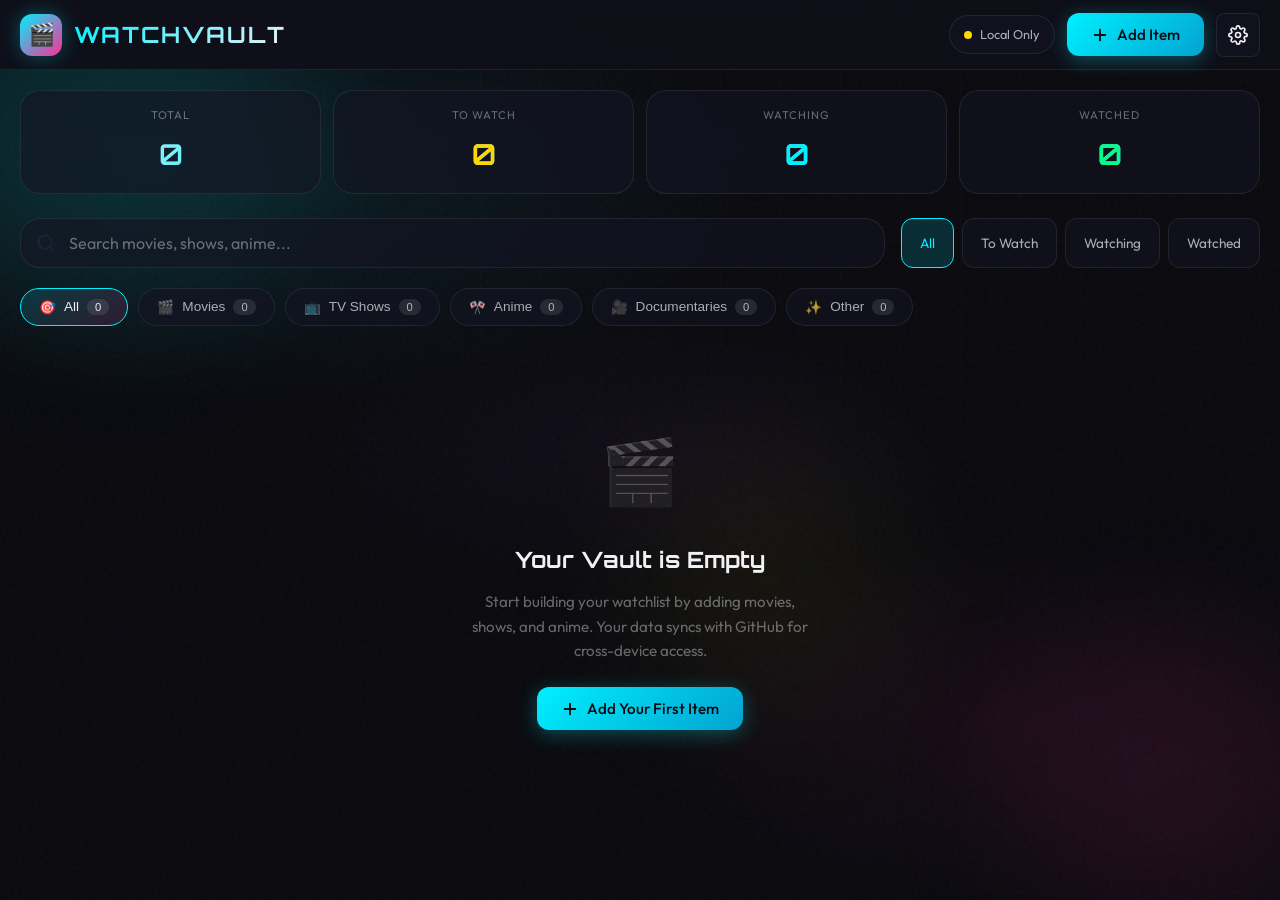
==== index.html @ 3666047f "Add files via upload" ====
<!DOCTYPE html>
<html lang="en">
<head>
    <meta charset="UTF-8">
    <meta name="viewport" content="width=device-width, initial-scale=1.0, maximum-scale=1.0, user-scalable=no">
    <meta name="theme-color" content="#0a0a0f">
    <meta name="description" content="WatchVault - Your personal cinema tracker. Track movies, shows, and anime with GitHub sync.">
    <meta name="apple-mobile-web-app-capable" content="yes">
    <meta name="apple-mobile-web-app-status-bar-style" content="black-translucent">
    <title>WatchVault | Your Personal Cinema</title>
    <link rel="preconnect" href="https://fonts.googleapis.com">
    <link rel="preconnect" href="https://fonts.gstatic.com" crossorigin>
    <link href="https://fonts.googleapis.com/css2?family=Outfit:wght@300;400;500;600;700&family=Orbitron:wght@400;500;600;700&display=swap" rel="stylesheet">
    <style>
        :root {
            --bg-deep: #0a0a0f;
            --bg-card: rgba(15, 15, 25, 0.85);
            --bg-glass: rgba(20, 20, 35, 0.6);
            --bg-glass-solid: rgba(15, 15, 25, 0.95);
            --border-glass: rgba(255, 255, 255, 0.08);
            --border-glow: rgba(0, 255, 255, 0.3);
            --text-primary: #f0f0f5;
            --text-secondary: rgba(240, 240, 245, 0.7);
            --text-muted: rgba(240, 240, 245, 0.4);
            --accent-cyan: #00f0ff;
            --accent-cyan-dim: rgba(0, 240, 255, 0.15);
            --accent-gold: #ffd700;
            --accent-gold-dim: rgba(255, 215, 0, 0.15);
            --accent-pink: #ff2d95;
            --accent-pink-dim: rgba(255, 45, 149, 0.15);
            --accent-purple: #a855f7;
            --accent-green: #00ff88;
            --accent-green-dim: rgba(0, 255, 136, 0.15);
            --status-watching: #00f0ff;
            --status-watched: #00ff88;
            --status-towatch: #ffd700;
            --shadow-glow: 0 0 40px rgba(0, 240, 255, 0.15);
            --shadow-card: 0 8px 32px rgba(0, 0, 0, 0.4);
            --radius-sm: 8px;
            --radius-md: 12px;
            --radius-lg: 20px;
            --radius-xl: 28px;
            --header-height: 70px;
            --safe-area-top: env(safe-area-inset-top, 0px);
            --safe-area-bottom: env(safe-area-inset-bottom, 0px);
        }

        * {
            margin: 0;
            padding: 0;
            box-sizing: border-box;
            -webkit-tap-highlight-color: transparent;
        }

        html {
            scroll-behavior: smooth;
        }

        body {
            font-family: 'Outfit', sans-serif;
            background: var(--bg-deep);
            color: var(--text-primary);
            min-height: 100vh;
            min-height: 100dvh;
            overflow-x: hidden;
            line-height: 1.6;
            padding-top: calc(var(--header-height) + var(--safe-area-top));
            padding-bottom: var(--safe-area-bottom);
        }

        /* Animated Background */
        .bg-canvas {
            position: fixed;
            inset: 0;
            z-index: -1;
            overflow: hidden;
        }

        .bg-gradient {
            position: absolute;
            inset: 0;
            background:
                radial-gradient(ellipse 80% 50% at 20% 20%, rgba(0, 240, 255, 0.08) 0%, transparent 50%),
                radial-gradient(ellipse 60% 40% at 80% 80%, rgba(255, 45, 149, 0.06) 0%, transparent 50%),
                radial-gradient(ellipse 50% 30% at 50% 50%, rgba(168, 85, 247, 0.04) 0%, transparent 50%);
        }

        .bg-grid {
            position: absolute;
            inset: 0;
            background-image:
                linear-gradient(rgba(255, 255, 255, 0.02) 1px, transparent 1px),
                linear-gradient(90deg, rgba(255, 255, 255, 0.02) 1px, transparent 1px);
            background-size: 60px 60px;
            mask-image: radial-gradient(ellipse 100% 100% at 50% 0%, black 0%, transparent 70%);
        }

        .bg-noise {
            position: absolute;
            inset: 0;
            opacity: 0.03;
            background-image: url("data:image/svg+xml,%3Csvg viewBox='0 0 256 256' xmlns='http://www.w3.org/2000/svg'%3E%3Cfilter id='noise'%3E%3CfeTurbulence type='fractalNoise' baseFrequency='0.9' numOctaves='4' stitchTiles='stitch'/%3E%3C/filter%3E%3Crect width='100%25' height='100%25' filter='url(%23noise)'/%3E%3C/svg%3E");
        }

        .orb {
            position: absolute;
            border-radius: 50%;
            filter: blur(80px);
            animation: float 20s ease-in-out infinite;
            will-change: transform;
        }

        .orb-1 {
            width: 400px;
            height: 400px;
            background: rgba(0, 240, 255, 0.1);
            top: -100px;
            left: -100px;
        }

        .orb-2 {
            width: 300px;
            height: 300px;
            background: rgba(255, 45, 149, 0.08);
            bottom: -50px;
            right: -50px;
            animation-delay: -7s;
        }

        .orb-3 {
            width: 250px;
            height: 250px;
            background: rgba(255, 215, 0, 0.06);
            top: 50%;
            left: 50%;
            animation-delay: -14s;
        }

        @keyframes float {
            0%, 100% { transform: translate(0, 0) scale(1); }
            25% { transform: translate(30px, -30px) scale(1.05); }
            50% { transform: translate(-20px, 20px) scale(0.95); }
            75% { transform: translate(20px, 30px) scale(1.02); }
        }

        /* Fixed Header */
        .header {
            position: fixed;
            top: 0;
            left: 0;
            right: 0;
            height: var(--header-height);
            padding-top: var(--safe-area-top);
            background: var(--bg-glass-solid);
            backdrop-filter: blur(20px);
            -webkit-backdrop-filter: blur(20px);
            border-bottom: 1px solid var(--border-glass);
            z-index: 1000;
            display: flex;
            align-items: center;
            justify-content: space-between;
            padding-left: 20px;
            padding-right: 20px;
        }

        .logo {
            display: flex;
            align-items: center;
            gap: 12px;
            z-index: 1001;
        }

        .logo-icon {
            width: 42px;
            height: 42px;
            background: linear-gradient(135deg, var(--accent-cyan), var(--accent-pink));
            border-radius: var(--radius-md);
            display: flex;
            align-items: center;
            justify-content: center;
            font-size: 22px;
            box-shadow: 0 0 20px rgba(0, 240, 255, 0.3);
        }

        .logo-text {
            font-family: 'Orbitron', sans-serif;
            font-size: 1.4rem;
            font-weight: 700;
            background: linear-gradient(135deg, var(--accent-cyan), var(--text-primary));
            -webkit-background-clip: text;
            -webkit-text-fill-color: transparent;
            background-clip: text;
            letter-spacing: 2px;
        }

        .header-actions {
            display: flex;
            align-items: center;
            gap: 12px;
        }

        /* Hamburger Menu */
        .hamburger {
            display: none;
            flex-direction: column;
            justify-content: center;
            gap: 5px;
            width: 44px;
            height: 44px;
            background: transparent;
            border: none;
            cursor: pointer;
            padding: 10px;
            z-index: 1002;
        }

        .hamburger span {
            display: block;
            width: 24px;
            height: 2px;
            background: var(--text-primary);
            border-radius: 2px;
            transition: all 0.3s ease;
            transform-origin: center;
        }

        .hamburger.active span:nth-child(1) {
            transform: translateY(7px) rotate(45deg);
        }

        .hamburger.active span:nth-child(2) {
            opacity: 0;
            transform: scaleX(0);
        }

        .hamburger.active span:nth-child(3) {
            transform: translateY(-7px) rotate(-45deg);
        }

        /* Mobile Menu */
        .mobile-menu {
            display: none;
            position: fixed;
            top: 0;
            left: 0;
            right: 0;
            bottom: 0;
            background: var(--bg-deep);
            z-index: 999;
            padding: calc(var(--header-height) + var(--safe-area-top) + 20px) 20px 20px;
            overflow-y: auto;
            transform: translateX(100%);
            transition: transform 0.4s cubic-bezier(0.4, 0, 0.2, 1);
        }

        .mobile-menu.active {
            transform: translateX(0);
        }

        .mobile-menu-section {
            margin-bottom: 30px;
        }

        .mobile-menu-title {
            font-size: 0.75rem;
            color: var(--text-muted);
            text-transform: uppercase;
            letter-spacing: 2px;
            margin-bottom: 16px;
            padding-left: 4px;
        }

        .mobile-menu-item {
            display: flex;
            align-items: center;
            gap: 16px;
            padding: 16px;
            background: var(--bg-glass);
            border: 1px solid var(--border-glass);
            border-radius: var(--radius-md);
            color: var(--text-primary);
            font-size: 1rem;
            cursor: pointer;
            transition: all 0.3s ease;
            margin-bottom: 8px;
            width: 100%;
            text-align: left;
        }

        .mobile-menu-item:hover, .mobile-menu-item.active {
            border-color: var(--accent-cyan);
            background: var(--accent-cyan-dim);
        }

        .mobile-menu-item svg {
            width: 20px;
            height: 20px;
            opacity: 0.7;
        }

        .mobile-menu-item.active svg {
            opacity: 1;
            color: var(--accent-cyan);
        }

        /* Main Container */
        .container {
            max-width: 1400px;
            margin: 0 auto;
            padding: 20px;
            padding-bottom: 100px;
        }

        /* Buttons */
        .btn {
            display: inline-flex;
            align-items: center;
            justify-content: center;
            gap: 8px;
            padding: 12px 24px;
            border-radius: var(--radius-md);
            font-family: 'Outfit', sans-serif;
            font-size: 0.95rem;
            font-weight: 500;
            cursor: pointer;
            transition: all 0.3s cubic-bezier(0.4, 0, 0.2, 1);
            border: none;
            outline: none;
            white-space: nowrap;
        }

        .btn-primary {
            background: linear-gradient(135deg, var(--accent-cyan), rgba(0, 200, 255, 0.8));
            color: var(--bg-deep);
            box-shadow: 0 4px 20px rgba(0, 240, 255, 0.3);
        }

        .btn-primary:hover {
            transform: translateY(-2px);
            box-shadow: 0 8px 30px rgba(0, 240, 255, 0.4);
        }

        .btn-primary:active {
            transform: translateY(0);
        }

        .btn-glass {
            background: var(--bg-glass);
            color: var(--text-primary);
            border: 1px solid var(--border-glass);
            backdrop-filter: blur(10px);
        }

        .btn-glass:hover {
            background: rgba(30, 30, 50, 0.8);
            border-color: var(--border-glow);
        }

        .btn-icon {
            width: 44px;
            height: 44px;
            padding: 0;
            border-radius: var(--radius-sm);
        }

        .btn-sm {
            padding: 8px 16px;
            font-size: 0.85rem;
        }

        /* Sync Status Indicator */
        .sync-indicator {
            display: flex;
            align-items: center;
            gap: 8px;
            padding: 8px 14px;
            background: var(--bg-glass);
            border: 1px solid var(--border-glass);
            border-radius: 50px;
            font-size: 0.8rem;
            color: var(--text-secondary);
        }

        .sync-dot {
            width: 8px;
            height: 8px;
            border-radius: 50%;
            background: var(--accent-gold);
        }

        .sync-dot.synced {
            background: var(--accent-green);
        }

        .sync-dot.syncing {
            background: var(--accent-cyan);
            animation: pulse 1s infinite;
        }

        @keyframes pulse {
            0%, 100% { opacity: 1; transform: scale(1); }
            50% { opacity: 0.5; transform: scale(1.2); }
        }

        /* Stats Bar */
        .stats-bar {
            display: grid;
            grid-template-columns: repeat(4, 1fr);
            gap: 12px;
            margin-bottom: 24px;
        }

        .stat-card {
            background: var(--bg-glass);
            border: 1px solid var(--border-glass);
            border-radius: var(--radius-lg);
            padding: 16px;
            backdrop-filter: blur(20px);
            transition: all 0.3s ease;
            text-align: center;
        }

        .stat-card:hover {
            border-color: var(--border-glow);
            transform: translateY(-2px);
        }

        .stat-label {
            font-size: 0.7rem;
            color: var(--text-muted);
            text-transform: uppercase;
            letter-spacing: 1px;
            margin-bottom: 6px;
        }

        .stat-value {
            font-family: 'Orbitron', sans-serif;
            font-size: 1.8rem;
            font-weight: 600;
            background: linear-gradient(135deg, var(--text-primary), var(--accent-cyan));
            -webkit-background-clip: text;
            -webkit-text-fill-color: transparent;
            background-clip: text;
        }

        .stat-card.watching .stat-value { -webkit-text-fill-color: var(--status-watching); }
        .stat-card.watched .stat-value { -webkit-text-fill-color: var(--status-watched); }
        .stat-card.towatch .stat-value { -webkit-text-fill-color: var(--status-towatch); }

        /* Search & Filters */
        .controls {
            display: flex;
            gap: 16px;
            margin-bottom: 20px;
            flex-wrap: wrap;
        }

        .search-box {
            flex: 1;
            min-width: 200px;
            position: relative;
        }

        .search-input {
            width: 100%;
            padding: 14px 18px 14px 48px;
            background: var(--bg-glass);
            border: 1px solid var(--border-glass);
            border-radius: var(--radius-lg);
            color: var(--text-primary);
            font-family: 'Outfit', sans-serif;
            font-size: 1rem;
            backdrop-filter: blur(20px);
            transition: all 0.3s ease;
        }

        .search-input:focus {
            outline: none;
            border-color: var(--accent-cyan);
            box-shadow: 0 0 20px rgba(0, 240, 255, 0.2);
        }

        .search-input::placeholder {
            color: var(--text-muted);
        }

        .search-icon {
            position: absolute;
            left: 16px;
            top: 50%;
            transform: translateY(-50%);
            color: var(--text-muted);
            pointer-events: none;
        }

        .filter-group {
            display: flex;
            gap: 8px;
            flex-wrap: wrap;
        }

        .filter-btn {
            padding: 12px 18px;
            background: var(--bg-glass);
            border: 1px solid var(--border-glass);
            border-radius: var(--radius-md);
            color: var(--text-secondary);
            font-family: 'Outfit', sans-serif;
            font-size: 0.85rem;
            cursor: pointer;
            transition: all 0.3s ease;
            backdrop-filter: blur(10px);
        }

        .filter-btn:hover {
            border-color: var(--border-glow);
            color: var(--text-primary);
        }

        .filter-btn.active {
            background: var(--accent-cyan-dim);
            border-color: var(--accent-cyan);
            color: var(--accent-cyan);
        }

        /* Category Pills */
        .category-scroll {
            display: flex;
            gap: 10px;
            margin-bottom: 24px;
            overflow-x: auto;
            padding-bottom: 10px;
            scrollbar-width: none;
            -ms-overflow-style: none;
        }

        .category-scroll::-webkit-scrollbar {
            display: none;
        }

        .category-pill {
            display: flex;
            align-items: center;
            gap: 8px;
            padding: 10px 18px;
            background: var(--bg-glass);
            border: 1px solid var(--border-glass);
            border-radius: 50px;
            color: var(--text-secondary);
            font-size: 0.85rem;
            cursor: pointer;
            transition: all 0.3s ease;
            white-space: nowrap;
            backdrop-filter: blur(10px);
            flex-shrink: 0;
        }

        .category-pill:hover {
            border-color: var(--border-glow);
            color: var(--text-primary);
        }

        .category-pill.active {
            background: linear-gradient(135deg, var(--accent-cyan-dim), var(--accent-pink-dim));
            border-color: var(--accent-cyan);
            color: var(--text-primary);
        }

        .category-count {
            background: rgba(255, 255, 255, 0.1);
            padding: 2px 8px;
            border-radius: 20px;
            font-size: 0.7rem;
        }

        /* Cards Grid */
        .cards-grid {
            display: grid;
            grid-template-columns: repeat(auto-fill, minmax(340px, 1fr));
            gap: 20px;
        }

        /* Item Card - Enhanced with Poster */
        .item-card {
            background: var(--bg-card);
            border: 1px solid var(--border-glass);
            border-radius: var(--radius-xl);
            overflow: hidden;
            backdrop-filter: blur(20px);
            transition: all 0.4s cubic-bezier(0.4, 0, 0.2, 1);
            animation: cardIn 0.5s ease backwards;
            display: flex;
            flex-direction: column;
        }

        .item-card:hover {
            transform: translateY(-4px);
            border-color: var(--border-glow);
            box-shadow: var(--shadow-glow), var(--shadow-card);
        }

        @keyframes cardIn {
            from {
                opacity: 0;
                transform: translateY(20px) scale(0.98);
            }
        }

        .card-poster-section {
            position: relative;
            display: flex;
            gap: 16px;
            padding: 16px;
            padding-bottom: 0;
        }

        .card-poster {
            width: 100px;
            height: 150px;
            border-radius: var(--radius-md);
            background: linear-gradient(135deg, rgba(0, 240, 255, 0.1), rgba(255, 45, 149, 0.1));
            display: flex;
            align-items: center;
            justify-content: center;
            font-size: 2.5rem;
            flex-shrink: 0;
            overflow: hidden;
            border: 1px solid var(--border-glass);
        }

        .card-poster img {
            width: 100%;
            height: 100%;
            object-fit: cover;
        }

        .card-poster-placeholder {
            opacity: 0.5;
        }

        .card-info {
            flex: 1;
            display: flex;
            flex-direction: column;
            min-width: 0;
        }

        .card-status {
            display: inline-flex;
            align-items: center;
            gap: 6px;
            padding: 5px 10px;
            border-radius: 20px;
            font-size: 0.65rem;
            font-weight: 600;
            text-transform: uppercase;
            letter-spacing: 1px;
            width: fit-content;
            margin-bottom: 8px;
        }

        .status-watching {
            background: rgba(0, 240, 255, 0.15);
            color: var(--status-watching);
            border: 1px solid rgba(0, 240, 255, 0.3);
        }

        .status-watched {
            background: rgba(0, 255, 136, 0.15);
            color: var(--status-watched);
            border: 1px solid rgba(0, 255, 136, 0.3);
        }

        .status-towatch {
            background: rgba(255, 215, 0, 0.15);
            color: var(--status-towatch);
            border: 1px solid rgba(255, 215, 0, 0.3);
        }

        .card-category {
            display: inline-flex;
            align-items: center;
            gap: 5px;
            font-size: 0.7rem;
            color: var(--text-muted);
            margin-bottom: 6px;
        }

        .card-title {
            font-size: 1.15rem;
            font-weight: 600;
            color: var(--text-primary);
            margin-bottom: 6px;
            line-height: 1.3;
            overflow: hidden;
            text-overflow: ellipsis;
            display: -webkit-box;
            -webkit-line-clamp: 2;
            -webkit-box-orient: vertical;
        }

        .card-meta {
            display: flex;
            align-items: center;
            gap: 12px;
            font-size: 0.8rem;
            color: var(--text-muted);
            flex-wrap: wrap;
        }

        .card-meta span {
            display: flex;
            align-items: center;
            gap: 4px;
        }

        /* Date Completed Badge */
        .date-completed {
            display: flex;
            align-items: center;
            gap: 6px;
            padding: 6px 12px;
            background: var(--accent-green-dim);
            border: 1px solid rgba(0, 255, 136, 0.2);
            border-radius: 20px;
            font-size: 0.75rem;
            color: var(--accent-green);
            margin-top: 8px;
            width: fit-content;
        }

        .card-body {
            padding: 12px 16px 16px;
            flex: 1;
            display: flex;
            flex-direction: column;
        }

        .card-notes {
            font-size: 0.85rem;
            color: var(--text-secondary);
            line-height: 1.5;
            margin-bottom: 12px;
            display: -webkit-box;
            -webkit-line-clamp: 2;
            -webkit-box-orient: vertical;
            overflow: hidden;
        }

        .card-tags {
            display: flex;
            flex-wrap: wrap;
            gap: 6px;
            margin-bottom: 12px;
        }

        .tag {
            padding: 4px 10px;
            background: rgba(168, 85, 247, 0.15);
            border-radius: 20px;
            font-size: 0.7rem;
            color: var(--accent-purple);
        }

        .card-actions {
            display: flex;
            gap: 8px;
            padding-top: 12px;
            border-top: 1px solid var(--border-glass);
            margin-top: auto;
        }

        .action-btn {
            flex: 1;
            padding: 10px;
            background: rgba(255, 255, 255, 0.03);
            border: 1px solid var(--border-glass);
            border-radius: var(--radius-sm);
            color: var(--text-secondary);
            font-size: 0.75rem;
            cursor: pointer;
            transition: all 0.3s ease;
            display: flex;
            align-items: center;
            justify-content: center;
            gap: 5px;
        }

        .action-btn:hover {
            background: rgba(255, 255, 255, 0.08);
            color: var(--text-primary);
        }

        .action-btn.danger:hover {
            background: rgba(255, 45, 149, 0.15);
            border-color: rgba(255, 45, 149, 0.3);
            color: var(--accent-pink);
        }

        .action-btn.success:hover {
            background: rgba(0, 255, 136, 0.15);
            border-color: rgba(0, 255, 136, 0.3);
            color: var(--accent-green);
        }

        /* Priority Stars */
        .priority-stars {
            display: flex;
            gap: 2px;
        }

        .star {
            color: var(--text-muted);
            font-size: 0.8rem;
        }

        .star.filled {
            color: var(--accent-gold);
        }

        /* Modal */
        .modal-overlay {
            position: fixed;
            inset: 0;
            background: rgba(0, 0, 0, 0.85);
            backdrop-filter: blur(10px);
            z-index: 2000;
            display: flex;
            align-items: center;
            justify-content: center;
            padding: 20px;
            opacity: 0;
            visibility: hidden;
            transition: all 0.3s ease;
        }

        .modal-overlay.active {
            opacity: 1;
            visibility: visible;
        }

        .modal {
            width: 100%;
            max-width: 520px;
            max-height: 90vh;
            max-height: 90dvh;
            overflow-y: auto;
            background: var(--bg-card);
            border: 1px solid var(--border-glass);
            border-radius: var(--radius-xl);
            backdrop-filter: blur(30px);
            transform: scale(0.9) translateY(20px);
            transition: all 0.3s cubic-bezier(0.4, 0, 0.2, 1);
        }

        .modal-overlay.active .modal {
            transform: scale(1) translateY(0);
        }

        .modal-header {
            display: flex;
            align-items: center;
            justify-content: space-between;
            padding: 20px 24px;
            border-bottom: 1px solid var(--border-glass);
            position: sticky;
            top: 0;
            background: var(--bg-card);
            z-index: 1;
        }

        .modal-title {
            font-family: 'Orbitron', sans-serif;
            font-size: 1.2rem;
            font-weight: 600;
            color: var(--text-primary);
        }

        .modal-close {
            width: 36px;
            height: 36px;
            background: transparent;
            border: 1px solid var(--border-glass);
            border-radius: var(--radius-sm);
            color: var(--text-secondary);
            cursor: pointer;
            transition: all 0.3s ease;
            display: flex;
            align-items: center;
            justify-content: center;
        }

        .modal-close:hover {
            border-color: var(--accent-pink);
            color: var(--accent-pink);
        }

        .modal-body {
            padding: 24px;
        }

        .form-group {
            margin-bottom: 18px;
        }

        .form-label {
            display: block;
            font-size: 0.8rem;
            color: var(--text-secondary);
            margin-bottom: 8px;
            text-transform: uppercase;
            letter-spacing: 1px;
        }

        .form-input,
        .form-select,
        .form-textarea {
            width: 100%;
            padding: 14px 16px;
            background: rgba(0, 0, 0, 0.3);
            border: 1px solid var(--border-glass);
            border-radius: var(--radius-md);
            color: var(--text-primary);
            font-family: 'Outfit', sans-serif;
            font-size: 1rem;
            transition: all 0.3s ease;
        }

        .form-input:focus,
        .form-select:focus,
        .form-textarea:focus {
            outline: none;
            border-color: var(--accent-cyan);
            box-shadow: 0 0 15px rgba(0, 240, 255, 0.15);
        }

        .form-select {
            cursor: pointer;
            appearance: none;
            background-image: url("data:image/svg+xml,%3Csvg xmlns='http://www.w3.org/2000/svg' width='24' height='24' viewBox='0 0 24 24' fill='none' stroke='rgba(240,240,245,0.4)' stroke-width='2' stroke-linecap='round' stroke-linejoin='round'%3E%3Cpolyline points='6 9 12 15 18 9'%3E%3C/polyline%3E%3C/svg%3E");
            background-repeat: no-repeat;
            background-position: right 12px center;
            background-size: 18px;
        }

        .form-select option {
            background: var(--bg-deep);
            color: var(--text-primary);
        }

        .form-textarea {
            min-height: 80px;
            resize: vertical;
        }

        .form-row {
            display: grid;
            grid-template-columns: 1fr 1fr;
            gap: 16px;
        }

        .form-row-3 {
            display: grid;
            grid-template-columns: 1fr 1fr 1fr;
            gap: 16px;
        }

        .priority-input {
            display: flex;
            gap: 8px;
        }

        .priority-star {
            font-size: 1.5rem;
            cursor: pointer;
            color: var(--text-muted);
            transition: all 0.2s ease;
        }

        .priority-star:hover,
        .priority-star.active {
            color: var(--accent-gold);
            transform: scale(1.1);
        }

        .tmdb-search-container {
            position: relative;
        }

        .tmdb-results {
            position: absolute;
            top: 100%;
            left: 0;
            right: 0;
            background: var(--bg-glass-solid);
            border: 1px solid var(--border-glass);
            border-radius: var(--radius-md);
            margin-top: 8px;
            max-height: 300px;
            overflow-y: auto;
            z-index: 10;
            display: none;
        }

        .tmdb-results.active {
            display: block;
        }

        .tmdb-result-item {
            display: flex;
            gap: 12px;
            padding: 12px;
            cursor: pointer;
            transition: background 0.2s;
            border-bottom: 1px solid var(--border-glass);
        }

        .tmdb-result-item:last-child {
            border-bottom: none;
        }

        .tmdb-result-item:hover {
            background: var(--accent-cyan-dim);
        }

        .tmdb-result-poster {
            width: 45px;
            height: 68px;
            border-radius: 4px;
            background: rgba(255, 255, 255, 0.05);
            overflow: hidden;
            flex-shrink: 0;
        }

        .tmdb-result-poster img {
            width: 100%;
            height: 100%;
            object-fit: cover;
        }

        .tmdb-result-info {
            flex: 1;
            min-width: 0;
        }

        .tmdb-result-title {
            font-size: 0.9rem;
            font-weight: 500;
            color: var(--text-primary);
            margin-bottom: 4px;
            overflow: hidden;
            text-overflow: ellipsis;
            white-space: nowrap;
        }

        .tmdb-result-year {
            font-size: 0.75rem;
            color: var(--text-muted);
        }

        .modal-footer {
            display: flex;
            gap: 12px;
            padding: 0 24px 24px;
        }

        .modal-footer .btn {
            flex: 1;
        }

        /* Settings Panel */
        .settings-panel {
            position: fixed;
            top: 0;
            right: -100%;
            width: 100%;
            max-width: 420px;
            height: 100vh;
            height: 100dvh;
            background: var(--bg-card);
            border-left: 1px solid var(--border-glass);
            backdrop-filter: blur(30px);
            z-index: 2001;
            transition: right 0.4s cubic-bezier(0.4, 0, 0.2, 1);
            display: flex;
            flex-direction: column;
        }

        .settings-panel.active {
            right: 0;
        }

        .settings-backdrop {
            position: fixed;
            inset: 0;
            background: rgba(0, 0, 0, 0.6);
            z-index: 2000;
            opacity: 0;
            visibility: hidden;
            transition: all 0.3s ease;
        }

        .settings-backdrop.active {
            opacity: 1;
            visibility: visible;
        }

        .settings-header {
            display: flex;
            align-items: center;
            justify-content: space-between;
            padding: 20px 24px;
            padding-top: calc(20px + var(--safe-area-top));
            border-bottom: 1px solid var(--border-glass);
        }

        .settings-title {
            font-family: 'Orbitron', sans-serif;
            font-size: 1.1rem;
            color: var(--text-primary);
        }

        .settings-body {
            flex: 1;
            overflow-y: auto;
            padding: 24px;
        }

        .settings-section {
            margin-bottom: 28px;
        }

        .settings-section-title {
            font-size: 0.75rem;
            color: var(--text-muted);
            text-transform: uppercase;
            letter-spacing: 1px;
            margin-bottom: 14px;
        }

        .token-display {
            display: flex;
            align-items: center;
            gap: 10px;
            padding: 12px;
            background: rgba(0, 255, 136, 0.1);
            border: 1px solid rgba(0, 255, 136, 0.2);
            border-radius: var(--radius-md);
            margin-bottom: 14px;
        }

        .token-display.not-set {
            background: rgba(255, 215, 0, 0.1);
            border-color: rgba(255, 215, 0, 0.2);
        }

        .token-status {
            font-size: 0.85rem;
        }

        .token-display:not(.not-set) .token-status {
            color: var(--accent-green);
        }

        .token-display.not-set .token-status {
            color: var(--accent-gold);
        }

        .info-box {
            padding: 14px;
            background: rgba(0, 240, 255, 0.05);
            border: 1px solid rgba(0, 240, 255, 0.1);
            border-radius: var(--radius-md);
            font-size: 0.8rem;
            color: var(--text-secondary);
            line-height: 1.6;
        }

        .info-box a {
            color: var(--accent-cyan);
            text-decoration: none;
        }

        .info-box a:hover {
            text-decoration: underline;
        }

        .info-box p {
            margin-bottom: 6px;
        }

        .info-box p:last-child {
            margin-bottom: 0;
        }

        /* Empty State */
        .empty-state {
            text-align: center;
            padding: 60px 20px;
        }

        .empty-icon {
            font-size: 4rem;
            margin-bottom: 20px;
            opacity: 0.3;
        }

        .empty-title {
            font-family: 'Orbitron', sans-serif;
            font-size: 1.4rem;
            color: var(--text-primary);
            margin-bottom: 12px;
        }

        .empty-text {
            color: var(--text-muted);
            max-width: 350px;
            margin: 0 auto 24px;
            font-size: 0.95rem;
        }

        /* Toast Notifications */
        .toast-container {
            position: fixed;
            bottom: calc(30px + var(--safe-area-bottom));
            left: 50%;
            transform: translateX(-50%);
            z-index: 3000;
            display: flex;
            flex-direction: column;
            gap: 10px;
            width: 90%;
            max-width: 400px;
        }

        .toast {
            padding: 14px 20px;
            background: var(--bg-card);
            border: 1px solid var(--border-glass);
            border-radius: var(--radius-md);
            backdrop-filter: blur(20px);
            display: flex;
            align-items: center;
            gap: 12px;
            animation: toastIn 0.3s ease, toastOut 0.3s ease 2.7s forwards;
            box-shadow: 0 10px 40px rgba(0, 0, 0, 0.3);
            font-size: 0.9rem;
        }

        .toast.success {
            border-color: rgba(0, 255, 136, 0.3);
        }

        .toast.error {
            border-color: rgba(255, 45, 149, 0.3);
        }

        @keyframes toastIn {
            from {
                opacity: 0;
                transform: translateY(20px);
            }
        }

        @keyframes toastOut {
            to {
                opacity: 0;
                transform: translateY(-20px);
            }
        }

        /* Loading State */
        .loading-overlay {
            position: fixed;
            inset: 0;
            background: var(--bg-deep);
            z-index: 4000;
            display: flex;
            align-items: center;
            justify-content: center;
            flex-direction: column;
            gap: 20px;
            transition: opacity 0.5s ease;
        }

        .loading-overlay.hidden {
            opacity: 0;
            pointer-events: none;
        }

        .loading-spinner {
            width: 50px;
            height: 50px;
            border: 3px solid var(--border-glass);
            border-top-color: var(--accent-cyan);
            border-radius: 50%;
            animation: spin 1s linear infinite;
        }

        @keyframes spin {
            to { transform: rotate(360deg); }
        }

        .loading-text {
            font-family: 'Orbitron', sans-serif;
            color: var(--text-secondary);
            letter-spacing: 2px;
            font-size: 0.9rem;
        }

        /* FAB (Mobile Add Button) */
        .fab {
            display: none;
            position: fixed;
            bottom: calc(24px + var(--safe-area-bottom));
            right: 24px;
            width: 56px;
            height: 56px;
            background: linear-gradient(135deg, var(--accent-cyan), var(--accent-pink));
            border: none;
            border-radius: 50%;
            color: var(--bg-deep);
            font-size: 1.4rem;
            cursor: pointer;
            box-shadow: 0 6px 24px rgba(0, 240, 255, 0.4);
            z-index: 100;
            transition: all 0.3s ease;
            align-items: center;
            justify-content: center;
        }

        .fab:hover {
            transform: scale(1.1);
        }

        .fab:active {
            transform: scale(0.95);
        }

        /* Responsive Design */
        @media (max-width: 900px) {
            .cards-grid {
                grid-template-columns: repeat(auto-fill, minmax(300px, 1fr));
            }
        }

        @media (max-width: 768px) {
            :root {
                --header-height: 60px;
            }

            .hamburger {
                display: flex;
            }

            .mobile-menu {
                display: block;
            }

            .header-actions .btn:not(.btn-icon),
            .header-actions .sync-indicator {
                display: none;
            }

            .fab {
                display: flex;
            }

            .container {
                padding: 16px;
                padding-bottom: 100px;
            }

            .stats-bar {
                grid-template-columns: repeat(2, 1fr);
                gap: 10px;
            }

            .stat-card {
                padding: 14px;
            }

            .stat-value {
                font-size: 1.5rem;
            }

            .controls {
                flex-direction: column;
                gap: 12px;
            }

            .filter-group {
                width: 100%;
                overflow-x: auto;
                flex-wrap: nowrap;
                padding-bottom: 8px;
            }

            .filter-btn {
                flex-shrink: 0;
            }

            .cards-grid {
                grid-template-columns: 1fr;
                gap: 16px;
            }

            .card-poster-section {
                padding: 14px;
            }

            .card-poster {
                width: 85px;
                height: 128px;
            }

            .card-title {
                font-size: 1.05rem;
            }

            .form-row, .form-row-3 {
                grid-template-columns: 1fr;
            }

            .modal {
                max-height: 95vh;
                max-height: 95dvh;
                border-radius: var(--radius-lg);
                margin: 10px;
            }

            .settings-panel {
                max-width: 100%;
            }
        }

        @media (max-width: 480px) {
            .logo-text {
                font-size: 1.2rem;
            }

            .stat-card {
                padding: 12px;
            }

            .stat-label {
                font-size: 0.65rem;
            }

            .stat-value {
                font-size: 1.3rem;
            }

            .category-pill {
                padding: 8px 14px;
                font-size: 0.8rem;
            }

            .card-poster {
                width: 75px;
                height: 112px;
            }

            .card-title {
                font-size: 1rem;
            }

            .card-actions {
                flex-wrap: wrap;
            }

            .action-btn {
                flex: 1 1 45%;
            }
        }

        /* Accessibility */
        @media (prefers-reduced-motion: reduce) {
            *,
            *::before,
            *::after {
                animation-duration: 0.01ms !important;
                animation-iteration-count: 1 !important;
                transition-duration: 0.01ms !important;
            }
        }

        .sr-only {
            position: absolute;
            width: 1px;
            height: 1px;
            padding: 0;
            margin: -1px;
            overflow: hidden;
            clip: rect(0, 0, 0, 0);
            white-space: nowrap;
            border: 0;
        }

        *:focus-visible {
            outline: 2px solid var(--accent-cyan);
            outline-offset: 2px;
        }

        /* Scrollbar Styling */
        ::-webkit-scrollbar {
            width: 6px;
            height: 6px;
        }

        ::-webkit-scrollbar-track {
            background: transparent;
        }

        ::-webkit-scrollbar-thumb {
            background: rgba(0, 240, 255, 0.3);
            border-radius: 3px;
        }

        ::-webkit-scrollbar-thumb:hover {
            background: rgba(0, 240, 255, 0.5);
        }
    </style>
</head>
<body>
    <!-- Loading Overlay -->
    <div class="loading-overlay" id="loadingOverlay">
        <div class="loading-spinner"></div>
        <div class="loading-text">INITIALIZING VAULT</div>
    </div>

    <!-- Background -->
    <div class="bg-canvas">
        <div class="bg-gradient"></div>
        <div class="bg-grid"></div>
        <div class="bg-noise"></div>
        <div class="orb orb-1"></div>
        <div class="orb orb-2"></div>
        <div class="orb orb-3"></div>
    </div>

    <!-- Fixed Header -->
    <header class="header">
        <div class="logo">
            <div class="logo-icon">🎬</div>
            <span class="logo-text">WATCHVAULT</span>
        </div>
        <div class="header-actions">
            <div class="sync-indicator" id="syncIndicator">
                <span class="sync-dot" id="syncDot"></span>
                <span id="syncText">Local Only</span>
            </div>
            <button class="btn btn-primary" id="addBtn" aria-label="Add new item">
                <svg width="18" height="18" viewBox="0 0 24 24" fill="none" stroke="currentColor" stroke-width="2.5" stroke-linecap="round">
                    <line x1="12" y1="5" x2="12" y2="19"></line>
                    <line x1="5" y1="12" x2="19" y2="12"></line>
                </svg>
                Add Item
            </button>
            <button class="btn btn-glass btn-icon" id="settingsBtn" aria-label="Settings">
                <svg width="20" height="20" viewBox="0 0 24 24" fill="none" stroke="currentColor" stroke-width="2" stroke-linecap="round">
                    <circle cx="12" cy="12" r="3"></circle>
                    <path d="M19.4 15a1.65 1.65 0 0 0 .33 1.82l.06.06a2 2 0 0 1 0 2.83 2 2 0 0 1-2.83 0l-.06-.06a1.65 1.65 0 0 0-1.82-.33 1.65 1.65 0 0 0-1 1.51V21a2 2 0 0 1-2 2 2 2 0 0 1-2-2v-.09A1.65 1.65 0 0 0 9 19.4a1.65 1.65 0 0 0-1.82.33l-.06.06a2 2 0 0 1-2.83 0 2 2 0 0 1 0-2.83l.06-.06a1.65 1.65 0 0 0 .33-1.82 1.65 1.65 0 0 0-1.51-1H3a2 2 0 0 1-2-2 2 2 0 0 1 2-2h.09A1.65 1.65 0 0 0 4.6 9a1.65 1.65 0 0 0-.33-1.82l-.06-.06a2 2 0 0 1 0-2.83 2 2 0 0 1 2.83 0l.06.06a1.65 1.65 0 0 0 1.82.33H9a1.65 1.65 0 0 0 1-1.51V3a2 2 0 0 1 2-2 2 2 0 0 1 2 2v.09a1.65 1.65 0 0 0 1 1.51 1.65 1.65 0 0 0 1.82-.33l.06-.06a2 2 0 0 1 2.83 0 2 2 0 0 1 0 2.83l-.06.06a1.65 1.65 0 0 0-.33 1.82V9a1.65 1.65 0 0 0 1.51 1H21a2 2 0 0 1 2 2 2 2 0 0 1-2 2h-.09a1.65 1.65 0 0 0-1.51 1z"></path>
                </svg>
            </button>
            <button class="hamburger" id="hamburgerBtn" aria-label="Menu">
                <span></span>
                <span></span>
                <span></span>
            </button>
        </div>
    </header>

    <!-- Mobile Menu -->
    <nav class="mobile-menu" id="mobileMenu">
        <div class="mobile-menu-section">
            <div class="mobile-menu-title">Actions</div>
            <button class="mobile-menu-item" id="mobileAddBtn">
                <svg viewBox="0 0 24 24" fill="none" stroke="currentColor" stroke-width="2">
                    <line x1="12" y1="5" x2="12" y2="19"></line>
                    <line x1="5" y1="12" x2="19" y2="12"></line>
                </svg>
                Add New Item
            </button>
            <button class="mobile-menu-item" id="mobileSettingsBtn">
                <svg viewBox="0 0 24 24" fill="none" stroke="currentColor" stroke-width="2">
                    <circle cx="12" cy="12" r="3"></circle>
                    <path d="M19.4 15a1.65 1.65 0 0 0 .33 1.82l.06.06a2 2 0 0 1 0 2.83 2 2 0 0 1-2.83 0l-.06-.06a1.65 1.65 0 0 0-1.82-.33 1.65 1.65 0 0 0-1 1.51V21a2 2 0 0 1-2 2 2 2 0 0 1-2-2v-.09A1.65 1.65 0 0 0 9 19.4a1.65 1.65 0 0 0-1.82.33l-.06.06a2 2 0 0 1-2.83 0 2 2 0 0 1 0-2.83l.06-.06a1.65 1.65 0 0 0 .33-1.82 1.65 1.65 0 0 0-1.51-1H3a2 2 0 0 1-2-2 2 2 0 0 1 2-2h.09A1.65 1.65 0 0 0 4.6 9a1.65 1.65 0 0 0-.33-1.82l-.06-.06a2 2 0 0 1 0-2.83 2 2 0 0 1 2.83 0l.06.06a1.65 1.65 0 0 0 1.82.33H9a1.65 1.65 0 0 0 1-1.51V3a2 2 0 0 1 2-2 2 2 0 0 1 2 2v.09a1.65 1.65 0 0 0 1 1.51 1.65 1.65 0 0 0 1.82-.33l.06-.06a2 2 0 0 1 2.83 0 2 2 0 0 1 0 2.83l-.06.06a1.65 1.65 0 0 0-.33 1.82V9a1.65 1.65 0 0 0 1.51 1H21a2 2 0 0 1 2 2 2 2 0 0 1-2 2h-.09a1.65 1.65 0 0 0-1.51 1z"></path>
                </svg>
                Settings
            </button>
        </div>
        <div class="mobile-menu-section">
            <div class="mobile-menu-title">Filter by Status</div>
            <button class="mobile-menu-item active" data-mobile-filter="all">
                <svg viewBox="0 0 24 24" fill="none" stroke="currentColor" stroke-width="2">
                    <rect x="3" y="3" width="7" height="7"></rect>
                    <rect x="14" y="3" width="7" height="7"></rect>
                    <rect x="14" y="14" width="7" height="7"></rect>
                    <rect x="3" y="14" width="7" height="7"></rect>
                </svg>
                All Items
            </button>
            <button class="mobile-menu-item" data-mobile-filter="towatch">
                <svg viewBox="0 0 24 24" fill="none" stroke="currentColor" stroke-width="2">
                    <circle cx="12" cy="12" r="10"></circle>
                    <polyline points="12 6 12 12 16 14"></polyline>
                </svg>
                To Watch
            </button>
            <button class="mobile-menu-item" data-mobile-filter="watching">
                <svg viewBox="0 0 24 24" fill="none" stroke="currentColor" stroke-width="2">
                    <polygon points="5 3 19 12 5 21 5 3"></polygon>
                </svg>
                Watching
            </button>
            <button class="mobile-menu-item" data-mobile-filter="watched">
                <svg viewBox="0 0 24 24" fill="none" stroke="currentColor" stroke-width="2">
                    <polyline points="20 6 9 17 4 12"></polyline>
                </svg>
                Watched
            </button>
        </div>
        <div class="mobile-menu-section">
            <div class="mobile-menu-title">Categories</div>
            <button class="mobile-menu-item" data-mobile-category="movie">🎬 Movies</button>
            <button class="mobile-menu-item" data-mobile-category="tv">📺 TV Shows</button>
            <button class="mobile-menu-item" data-mobile-category="anime">🎌 Anime</button>
            <button class="mobile-menu-item" data-mobile-category="documentary">🎥 Documentaries</button>
        </div>
    </nav>

    <!-- Main Container -->
    <div class="container">
        <!-- Stats Bar -->
        <div class="stats-bar">
            <div class="stat-card">
                <div class="stat-label">Total</div>
                <div class="stat-value" id="statTotal">0</div>
            </div>
            <div class="stat-card towatch">
                <div class="stat-label">To Watch</div>
                <div class="stat-value" id="statToWatch">0</div>
            </div>
            <div class="stat-card watching">
                <div class="stat-label">Watching</div>
                <div class="stat-value" id="statWatching">0</div>
            </div>
            <div class="stat-card watched">
                <div class="stat-label">Watched</div>
                <div class="stat-value" id="statWatched">0</div>
            </div>
        </div>

        <!-- Controls -->
        <div class="controls">
            <div class="search-box">
                <svg class="search-icon" width="20" height="20" viewBox="0 0 24 24" fill="none" stroke="currentColor" stroke-width="2" stroke-linecap="round">
                    <circle cx="11" cy="11" r="8"></circle>
                    <line x1="21" y1="21" x2="16.65" y2="16.65"></line>
                </svg>
                <input type="text" class="search-input" id="searchInput" placeholder="Search movies, shows, anime..." aria-label="Search watchlist">
            </div>
            <div class="filter-group" role="group" aria-label="Filter by status">
                <button class="filter-btn active" data-filter="all">All</button>
                <button class="filter-btn" data-filter="towatch">To Watch</button>
                <button class="filter-btn" data-filter="watching">Watching</button>
                <button class="filter-btn" data-filter="watched">Watched</button>
            </div>
        </div>

        <!-- Categories -->
        <div class="category-scroll" role="group" aria-label="Filter by category" id="categoryScroll">
            <button class="category-pill active" data-category="all">
                <span>🎯</span> All
                <span class="category-count" id="countAll">0</span>
            </button>
            <button class="category-pill" data-category="movie">
                <span>🎬</span> Movies
                <span class="category-count" id="countMovie">0</span>
            </button>
            <button class="category-pill" data-category="tv">
                <span>📺</span> TV Shows
                <span class="category-count" id="countTv">0</span>
            </button>
            <button class="category-pill" data-category="anime">
                <span>🎌</span> Anime
                <span class="category-count" id="countAnime">0</span>
            </button>
            <button class="category-pill" data-category="documentary">
                <span>🎥</span> Documentaries
                <span class="category-count" id="countDocumentary">0</span>
            </button>
            <button class="category-pill" data-category="other">
                <span>✨</span> Other
                <span class="category-count" id="countOther">0</span>
            </button>
        </div>

        <!-- Cards Grid -->
        <div class="cards-grid" id="cardsGrid"></div>

        <!-- Empty State -->
        <div class="empty-state" id="emptyState" style="display: none;">
            <div class="empty-icon">🎬</div>
            <h2 class="empty-title">Your Vault is Empty</h2>
            <p class="empty-text">Start building your watchlist by adding movies, shows, and anime. Your data syncs with GitHub for cross-device access.</p>
            <button class="btn btn-primary" id="emptyAddBtn">
                <svg width="18" height="18" viewBox="0 0 24 24" fill="none" stroke="currentColor" stroke-width="2.5" stroke-linecap="round">
                    <line x1="12" y1="5" x2="12" y2="19"></line>
                    <line x1="5" y1="12" x2="19" y2="12"></line>
                </svg>
                Add Your First Item
            </button>
        </div>
    </div>

    <!-- FAB (Mobile) -->
    <button class="fab" id="fabBtn" aria-label="Add new item">
        <svg width="24" height="24" viewBox="0 0 24 24" fill="none" stroke="currentColor" stroke-width="2.5" stroke-linecap="round">
            <line x1="12" y1="5" x2="12" y2="19"></line>
            <line x1="5" y1="12" x2="19" y2="12"></line>
        </svg>
    </button>

    <!-- Add/Edit Modal -->
    <div class="modal-overlay" id="itemModal" role="dialog" aria-modal="true" aria-labelledby="modalTitle">
        <div class="modal">
            <div class="modal-header">
                <h2 class="modal-title" id="modalTitle">Add New Item</h2>
                <button class="modal-close" id="modalClose" aria-label="Close modal">
                    <svg width="18" height="18" viewBox="0 0 24 24" fill="none" stroke="currentColor" stroke-width="2" stroke-linecap="round">
                        <line x1="18" y1="6" x2="6" y2="18"></line>
                        <line x1="6" y1="6" x2="18" y2="18"></line>
                    </svg>
                </button>
            </div>
            <form id="itemForm">
                <div class="modal-body">
                    <div class="form-group tmdb-search-container">
                        <label class="form-label" for="itemTitle">Title *</label>
                        <input type="text" class="form-input" id="itemTitle" required placeholder="Search or enter title..." autocomplete="off">
                        <div class="tmdb-results" id="tmdbResults"></div>
                    </div>
                    <div class="form-row">
                        <div class="form-group">
                            <label class="form-label" for="itemCategory">Category</label>
                            <select class="form-select" id="itemCategory">
                                <option value="movie">🎬 Movie</option>
                                <option value="tv">📺 TV Show</option>
                                <option value="anime">🎌 Anime</option>
                                <option value="documentary">🎥 Documentary</option>
                                <option value="other">✨ Other</option>
                            </select>
                        </div>
                        <div class="form-group">
                            <label class="form-label" for="itemStatus">Status</label>
                            <select class="form-select" id="itemStatus">
                                <option value="towatch">To Watch</option>
                                <option value="watching">Watching</option>
                                <option value="watched">Watched</option>
                            </select>
                        </div>
                    </div>
                    <div class="form-row-3">
                        <div class="form-group">
                            <label class="form-label" for="itemYear">Year</label>
                            <input type="text" class="form-input" id="itemYear" placeholder="2024">
                        </div>
                        <div class="form-group">
                            <label class="form-label" for="itemRating">My Rating</label>
                            <select class="form-select" id="itemRating">
                                <option value="">Not rated</option>
                                <option value="10">10 - Masterpiece</option>
                                <option value="9">9 - Amazing</option>
                                <option value="8">8 - Great</option>
                                <option value="7">7 - Good</option>
                                <option value="6">6 - Fine</option>
                                <option value="5">5 - Average</option>
                                <option value="4">4 - Bad</option>
                                <option value="3">3 - Very Bad</option>
                                <option value="2">2 - Horrible</option>
                                <option value="1">1 - Appalling</option>
                            </select>
                        </div>
                        <div class="form-group">
                            <label class="form-label">Priority</label>
                            <div class="priority-input" id="priorityInput" role="radiogroup" aria-label="Priority rating">
                                <span class="priority-star" data-value="1" role="radio" aria-checked="false" tabindex="0">★</span>
                                <span class="priority-star" data-value="2" role="radio" aria-checked="false" tabindex="0">★</span>
                                <span class="priority-star" data-value="3" role="radio" aria-checked="false" tabindex="0">★</span>
                                <span class="priority-star" data-value="4" role="radio" aria-checked="false" tabindex="0">★</span>
                                <span class="priority-star" data-value="5" role="radio" aria-checked="false" tabindex="0">★</span>
                            </div>
                        </div>
                    </div>
                    <div class="form-row" id="dateCompletedRow" style="display: none;">
                        <div class="form-group">
                            <label class="form-label" for="itemDateCompleted">Date Completed</label>
                            <input type="date" class="form-input" id="itemDateCompleted">
                        </div>
                        <div class="form-group">
                            <label class="form-label" for="itemSeason">Season/Episode</label>
                            <input type="text" class="form-input" id="itemSeason" placeholder="S1 E10">
                        </div>
                    </div>
                    <div class="form-group">
                        <label class="form-label" for="itemTags">Tags</label>
                        <input type="text" class="form-input" id="itemTags" placeholder="action, thriller, sci-fi (comma separated)">
                    </div>
                    <div class="form-group">
                        <label class="form-label" for="itemNotes">Notes</label>
                        <textarea class="form-textarea" id="itemNotes" placeholder="Your thoughts, reminders, or review..."></textarea>
                    </div>
                    <input type="hidden" id="itemId">
                    <input type="hidden" id="itemPoster">
                    <input type="hidden" id="itemTmdbId">
                </div>
                <div class="modal-footer">
                    <button type="button" class="btn btn-glass" id="cancelBtn">Cancel</button>
                    <button type="submit" class="btn btn-primary" id="saveBtn">Save Item</button>
                </div>
            </form>
        </div>
    </div>

    <!-- Settings Panel -->
    <div class="settings-backdrop" id="settingsBackdrop"></div>
    <div class="settings-panel" id="settingsPanel" role="dialog" aria-modal="true" aria-labelledby="settingsTitle">
        <div class="settings-header">
            <h2 class="settings-title" id="settingsTitle">Settings</h2>
            <button class="modal-close" id="settingsClose" aria-label="Close settings">
                <svg width="18" height="18" viewBox="0 0 24 24" fill="none" stroke="currentColor" stroke-width="2" stroke-linecap="round">
                    <line x1="18" y1="6" x2="6" y2="18"></line>
                    <line x1="6" y1="6" x2="18" y2="18"></line>
                </svg>
            </button>
        </div>
        <div class="settings-body">
            <div class="settings-section">
                <h3 class="settings-section-title">GitHub Sync</h3>
                <div class="token-display not-set" id="tokenDisplay">
                    <span>🔑</span>
                    <span class="token-status" id="tokenStatus">Not configured</span>
                </div>
                <div class="form-group">
                    <label class="form-label" for="githubToken">Personal Access Token</label>
                    <input type="password" class="form-input" id="githubToken" placeholder="ghp_xxxxxxxxxxxx">
                </div>
                <div class="form-group">
                    <label class="form-label" for="repoName">Repository</label>
                    <input type="text" class="form-input" id="repoName" placeholder="username/WhatToWatch">
                </div>
                <div class="form-group">
                    <label class="form-label" for="dataPath">Data File Path</label>
                    <input type="text" class="form-input" id="dataPath" placeholder="data/watchlist.json" value="data/watchlist.json">
                </div>
                <button class="btn btn-primary" id="saveTokenBtn" style="width: 100%; margin-bottom: 14px;">
                    <svg width="16" height="16" viewBox="0 0 24 24" fill="none" stroke="currentColor" stroke-width="2" stroke-linecap="round">
                        <path d="M19 21H5a2 2 0 0 1-2-2V5a2 2 0 0 1 2-2h11l5 5v11a2 2 0 0 1-2 2z"></path>
                        <polyline points="17 21 17 13 7 13 7 21"></polyline>
                        <polyline points="7 3 7 8 15 8"></polyline>
                    </svg>
                    Save & Sync
                </button>
                <div class="info-box">
                    <p><strong>Setup Guide:</strong></p>
                    <p>1. Go to <a href="https://github.com/settings/tokens" target="_blank" rel="noopener">GitHub Tokens</a></p>
                    <p>2. Generate new token (classic)</p>
                    <p>3. Select <strong>repo</strong> scope</p>
                    <p>4. Enter your repo as: username/repo</p>
                </div>
            </div>
            <div class="settings-section">
                <h3 class="settings-section-title">TMDB API (Optional)</h3>
                <div class="form-group">
                    <label class="form-label" for="tmdbKey">TMDB API Key</label>
                    <input type="password" class="form-input" id="tmdbKey" placeholder="Your TMDB API key">
                </div>
                <div class="info-box">
                    <p>Get a free API key at <a href="https://www.themoviedb.org/settings/api" target="_blank" rel="noopener">TMDB</a> for movie posters and auto-complete.</p>
                </div>
            </div>
            <div class="settings-section">
                <h3 class="settings-section-title">Data Management</h3>
                <button class="btn btn-glass" id="exportBtn" style="width: 100%; margin-bottom: 10px;">
                    <svg width="16" height="16" viewBox="0 0 24 24" fill="none" stroke="currentColor" stroke-width="2" stroke-linecap="round">
                        <path d="M21 15v4a2 2 0 0 1-2 2H5a2 2 0 0 1-2-2v-4"></path>
                        <polyline points="7 10 12 15 17 10"></polyline>
                        <line x1="12" y1="15" x2="12" y2="3"></line>
                    </svg>
                    Export JSON
                </button>
                <button class="btn btn-glass" id="importBtn" style="width: 100%;">
                    <svg width="16" height="16" viewBox="0 0 24 24" fill="none" stroke="currentColor" stroke-width="2" stroke-linecap="round">
                        <path d="M21 15v4a2 2 0 0 1-2 2H5a2 2 0 0 1-2-2v-4"></path>
                        <polyline points="17 8 12 3 7 8"></polyline>
                        <line x1="12" y1="3" x2="12" y2="15"></line>
                    </svg>
                    Import JSON
                </button>
                <input type="file" id="importFile" accept=".json" style="display: none;">
            </div>
        </div>
    </div>

    <!-- Toast Container -->
    <div class="toast-container" id="toastContainer" aria-live="polite"></div>

    <script>
        // WatchVault - Enhanced Application
        class WatchVault {
            constructor() {
                this.items = [];
                this.currentFilter = 'all';
                this.currentCategory = 'all';
                this.searchQuery = '';
                this.editingId = null;
                this.priority = 0;

                // GitHub Config
                this.token = localStorage.getItem('watchvault_token') || '';
                this.repoName = localStorage.getItem('watchvault_repo') || '';
                this.dataPath = localStorage.getItem('watchvault_datapath') || 'data/watchlist.json';
                this.fileSha = null;

                // TMDB Config
                this.tmdbKey = localStorage.getItem('watchvault_tmdb') || '';
                this.tmdbSearchTimeout = null;
                this.selectedPoster = '';
                this.selectedTmdbId = '';

                this.init();
            }

            async init() {
                this.cacheElements();
                this.bindEvents();
                await this.loadData();
                this.hideLoading();
            }

            cacheElements() {
                // Buttons
                this.addBtn = document.getElementById('addBtn');
                this.fabBtn = document.getElementById('fabBtn');
                this.emptyAddBtn = document.getElementById('emptyAddBtn');
                this.settingsBtn = document.getElementById('settingsBtn');
                this.modalClose = document.getElementById('modalClose');
                this.cancelBtn = document.getElementById('cancelBtn');
                this.saveBtn = document.getElementById('saveBtn');
                this.settingsClose = document.getElementById('settingsClose');
                this.saveTokenBtn = document.getElementById('saveTokenBtn');
                this.exportBtn = document.getElementById('exportBtn');
                this.importBtn = document.getElementById('importBtn');
                this.hamburgerBtn = document.getElementById('hamburgerBtn');
                this.mobileAddBtn = document.getElementById('mobileAddBtn');
                this.mobileSettingsBtn = document.getElementById('mobileSettingsBtn');

                // Containers
                this.cardsGrid = document.getElementById('cardsGrid');
                this.emptyState = document.getElementById('emptyState');
                this.loadingOverlay = document.getElementById('loadingOverlay');
                this.toastContainer = document.getElementById('toastContainer');
                this.mobileMenu = document.getElementById('mobileMenu');

                // Modal
                this.itemModal = document.getElementById('itemModal');
                this.itemForm = document.getElementById('itemForm');
                this.modalTitle = document.getElementById('modalTitle');

                // Form inputs
                this.itemTitle = document.getElementById('itemTitle');
                this.itemCategory = document.getElementById('itemCategory');
                this.itemStatus = document.getElementById('itemStatus');
                this.itemYear = document.getElementById('itemYear');
                this.itemTags = document.getElementById('itemTags');
                this.itemNotes = document.getElementById('itemNotes');
                this.itemId = document.getElementById('itemId');
                this.itemRating = document.getElementById('itemRating');
                this.itemDateCompleted = document.getElementById('itemDateCompleted');
                this.itemSeason = document.getElementById('itemSeason');
                this.itemPoster = document.getElementById('itemPoster');
                this.itemTmdbId = document.getElementById('itemTmdbId');
                this.priorityInput = document.getElementById('priorityInput');
                this.dateCompletedRow = document.getElementById('dateCompletedRow');
                this.tmdbResults = document.getElementById('tmdbResults');

                // Settings
                this.settingsPanel = document.getElementById('settingsPanel');
                this.settingsBackdrop = document.getElementById('settingsBackdrop');
                this.githubToken = document.getElementById('githubToken');
                this.repoNameInput = document.getElementById('repoName');
                this.dataPathInput = document.getElementById('dataPath');
                this.tmdbKeyInput = document.getElementById('tmdbKey');
                this.tokenDisplay = document.getElementById('tokenDisplay');
                this.tokenStatus = document.getElementById('tokenStatus');
                this.importFile = document.getElementById('importFile');

                // Sync indicator
                this.syncIndicator = document.getElementById('syncIndicator');
                this.syncDot = document.getElementById('syncDot');
                this.syncText = document.getElementById('syncText');

                // Search & Filters
                this.searchInput = document.getElementById('searchInput');
                this.filterBtns = document.querySelectorAll('.filter-btn');
                this.categoryPills = document.querySelectorAll('.category-pill');
            }

            bindEvents() {
                // Add buttons
                [this.addBtn, this.fabBtn, this.emptyAddBtn, this.mobileAddBtn].forEach(btn => {
                    btn?.addEventListener('click', () => {
                        this.closeMobileMenu();
                        this.openModal();
                    });
                });

                // Hamburger menu
                this.hamburgerBtn.addEventListener('click', () => this.toggleMobileMenu());

                // Mobile menu items
                this.mobileSettingsBtn.addEventListener('click', () => {
                    this.closeMobileMenu();
                    this.openSettings();
                });

                document.querySelectorAll('[data-mobile-filter]').forEach(btn => {
                    btn.addEventListener('click', () => {
                        document.querySelectorAll('[data-mobile-filter]').forEach(b => b.classList.remove('active'));
                        btn.classList.add('active');
                        this.currentFilter = btn.dataset.mobileFilter;
                        this.render();

                        // Update desktop filters too
                        this.filterBtns.forEach(b => {
                            b.classList.toggle('active', b.dataset.filter === this.currentFilter);
                        });
                    });
                });

                document.querySelectorAll('[data-mobile-category]').forEach(btn => {
                    btn.addEventListener('click', () => {
                        this.currentCategory = btn.dataset.mobileCategory;
                        this.render();
                        this.closeMobileMenu();

                        // Update desktop category pills
                        this.categoryPills.forEach(p => {
                            p.classList.toggle('active', p.dataset.category === this.currentCategory);
                        });
                    });
                });

                // Modal
                this.modalClose.addEventListener('click', () => this.closeModal());
                this.cancelBtn.addEventListener('click', () => this.closeModal());
                this.itemModal.addEventListener('click', (e) => {
                    if (e.target === this.itemModal) this.closeModal();
                });
                this.itemForm.addEventListener('submit', (e) => this.handleSubmit(e));

                // Status change shows/hides date completed
                this.itemStatus.addEventListener('change', (e) => {
                    this.dateCompletedRow.style.display = e.target.value === 'watched' ? 'grid' : 'none';
                    if (e.target.value === 'watched' && !this.itemDateCompleted.value) {
                        this.itemDateCompleted.value = new Date().toISOString().split('T')[0];
                    }
                });

                // Priority stars
                this.priorityInput.querySelectorAll('.priority-star').forEach(star => {
                    star.addEventListener('click', () => this.setPriority(parseInt(star.dataset.value)));
                    star.addEventListener('keydown', (e) => {
                        if (e.key === 'Enter' || e.key === ' ') {
                            e.preventDefault();
                            this.setPriority(parseInt(star.dataset.value));
                        }
                    });
                });

                // TMDB search
                this.itemTitle.addEventListener('input', (e) => this.handleTmdbSearch(e.target.value));
                this.itemTitle.addEventListener('focus', () => {
                    if (this.tmdbResults.children.length > 0) {
                        this.tmdbResults.classList.add('active');
                    }
                });
                document.addEventListener('click', (e) => {
                    if (!e.target.closest('.tmdb-search-container')) {
                        this.tmdbResults.classList.remove('active');
                    }
                });

                // Settings
                this.settingsBtn.addEventListener('click', () => this.openSettings());
                this.settingsClose.addEventListener('click', () => this.closeSettings());
                this.settingsBackdrop.addEventListener('click', () => this.closeSettings());
                this.saveTokenBtn.addEventListener('click', () => this.saveSettings());
                this.exportBtn.addEventListener('click', () => this.exportData());
                this.importBtn.addEventListener('click', () => this.importFile.click());
                this.importFile.addEventListener('change', (e) => this.handleImport(e));

                // Search & Filter
                this.searchInput.addEventListener('input', (e) => {
                    this.searchQuery = e.target.value.toLowerCase();
                    this.render();
                });

                this.filterBtns.forEach(btn => {
                    btn.addEventListener('click', () => {
                        this.filterBtns.forEach(b => b.classList.remove('active'));
                        btn.classList.add('active');
                        this.currentFilter = btn.dataset.filter;
                        this.render();
                    });
                });

                this.categoryPills.forEach(pill => {
                    pill.addEventListener('click', () => {
                        this.categoryPills.forEach(p => p.classList.remove('active'));
                        pill.classList.add('active');
                        this.currentCategory = pill.dataset.category;
                        this.render();
                    });
                });

                // Keyboard shortcuts
                document.addEventListener('keydown', (e) => {
                    if (e.key === 'Escape') {
                        this.closeModal();
                        this.closeSettings();
                        this.closeMobileMenu();
                    }
                    if (e.key === 'n' && (e.ctrlKey || e.metaKey) && !this.itemModal.classList.contains('active')) {
                        e.preventDefault();
                        this.openModal();
                    }
                });
            }

            toggleMobileMenu() {
                this.hamburgerBtn.classList.toggle('active');
                this.mobileMenu.classList.toggle('active');
                document.body.style.overflow = this.mobileMenu.classList.contains('active') ? 'hidden' : '';
            }

            closeMobileMenu() {
                this.hamburgerBtn.classList.remove('active');
                this.mobileMenu.classList.remove('active');
                document.body.style.overflow = '';
            }

            async handleTmdbSearch(query) {
                if (!this.tmdbKey || query.length < 2) {
                    this.tmdbResults.classList.remove('active');
                    return;
                }

                clearTimeout(this.tmdbSearchTimeout);
                this.tmdbSearchTimeout = setTimeout(async () => {
                    try {
                        const type = this.itemCategory.value === 'tv' || this.itemCategory.value === 'anime' ? 'tv' : 'movie';
                        const response = await fetch(
                            `https://api.themoviedb.org/3/search/${type}?api_key=${this.tmdbKey}&query=${encodeURIComponent(query)}&page=1`
                        );
                        const data = await response.json();

                        if (data.results && data.results.length > 0) {
                            this.tmdbResults.innerHTML = data.results.slice(0, 6).map(item => {
                                const title = item.title || item.name;
                                const year = (item.release_date || item.first_air_date || '').split('-')[0];
                                const poster = item.poster_path
                                    ? `https://image.tmdb.org/t/p/w92${item.poster_path}`
                                    : '';

                                return `
                                    <div class="tmdb-result-item" data-title="${this.escapeHtml(title)}"
                                         data-year="${year}"
                                         data-poster="${item.poster_path || ''}"
                                         data-tmdb-id="${item.id}">
                                        <div class="tmdb-result-poster">
                                            ${poster ? `<img src="${poster}" alt="">` : '🎬'}
                                        </div>
                                        <div class="tmdb-result-info">
                                            <div class="tmdb-result-title">${this.escapeHtml(title)}</div>
                                            <div class="tmdb-result-year">${year || 'Unknown'}</div>
                                        </div>
                                    </div>
                                `;
                            }).join('');

                            this.tmdbResults.querySelectorAll('.tmdb-result-item').forEach(item => {
                                item.addEventListener('click', () => {
                                    this.itemTitle.value = item.dataset.title;
                                    this.itemYear.value = item.dataset.year;
                                    this.selectedPoster = item.dataset.poster;
                                    this.selectedTmdbId = item.dataset.tmdbId;
                                    this.itemPoster.value = this.selectedPoster;
                                    this.itemTmdbId.value = this.selectedTmdbId;
                                    this.tmdbResults.classList.remove('active');
                                });
                            });

                            this.tmdbResults.classList.add('active');
                        } else {
                            this.tmdbResults.classList.remove('active');
                        }
                    } catch (error) {
                        console.error('TMDB search error:', error);
                    }
                }, 300);
            }

            async loadData() {
                // Try GitHub first
                if (this.token && this.repoName) {
                    try {
                        this.updateSyncStatus('syncing');
                        const response = await fetch(
                            `https://api.github.com/repos/${this.repoName}/contents/${this.dataPath}`,
                            {
                                headers: {
                                    'Authorization': `token ${this.token}`,
                                    'Accept': 'application/vnd.github.v3+json'
                                }
                            }
                        );

                        if (response.ok) {
                            const data = await response.json();
                            this.fileSha = data.sha;
                            const content = atob(data.content);
                            this.items = JSON.parse(content);
                            this.updateTokenDisplay(true);
                            this.updateSyncStatus('synced');
                            this.render();
                            return;
                        } else if (response.status === 404) {
                            // File doesn't exist yet, that's okay
                            this.updateSyncStatus('synced');
                        }
                    } catch (error) {
                        console.error('GitHub load error:', error);
                        this.updateSyncStatus('error');
                    }
                }

                // Fallback to localStorage
                const stored = localStorage.getItem('watchvault_items');
                if (stored) {
                    this.items = JSON.parse(stored);
                }

                this.updateTokenDisplay(!!this.token);
                if (!this.token) {
                    this.updateSyncStatus('local');
                }
                this.render();
            }

            async saveData() {
                // Always save to localStorage
                localStorage.setItem('watchvault_items', JSON.stringify(this.items));

                // Sync to GitHub if configured
                if (this.token && this.repoName) {
                    try {
                        this.updateSyncStatus('syncing');

                        const content = btoa(unescape(encodeURIComponent(JSON.stringify(this.items, null, 2))));
                        const payload = {
                            message: `Update watchlist - ${new Date().toISOString()}`,
                            content: content,
                            branch: 'main'
                        };

                        if (this.fileSha) {
                            payload.sha = this.fileSha;
                        }

                        const response = await fetch(
                            `https://api.github.com/repos/${this.repoName}/contents/${this.dataPath}`,
                            {
                                method: 'PUT',
                                headers: {
                                    'Authorization': `token ${this.token}`,
                                    'Content-Type': 'application/json',
                                    'Accept': 'application/vnd.github.v3+json'
                                },
                                body: JSON.stringify(payload)
                            }
                        );

                        if (response.ok) {
                            const data = await response.json();
                            this.fileSha = data.content.sha;
                            this.updateSyncStatus('synced');
                        } else {
                            throw new Error('Sync failed');
                        }
                    } catch (error) {
                        console.error('GitHub sync error:', error);
                        this.updateSyncStatus('error');
                        this.showToast('Saved locally, GitHub sync failed', 'error');
                    }
                }
            }

            updateSyncStatus(status) {
                this.syncDot.className = 'sync-dot';
                switch (status) {
                    case 'synced':
                        this.syncDot.classList.add('synced');
                        this.syncText.textContent = 'Synced';
                        break;
                    case 'syncing':
                        this.syncDot.classList.add('syncing');
                        this.syncText.textContent = 'Syncing...';
                        break;
                    case 'error':
                        this.syncText.textContent = 'Sync Error';
                        break;
                    default:
                        this.syncText.textContent = 'Local Only';
                }
            }

            render() {
                const filtered = this.getFilteredItems();
                this.updateStats();
                this.updateCategoryCounts();

                if (this.items.length === 0) {
                    this.cardsGrid.innerHTML = '';
                    this.emptyState.style.display = 'block';
                    return;
                }

                this.emptyState.style.display = 'none';

                if (filtered.length === 0) {
                    this.cardsGrid.innerHTML = `
                        <div class="empty-state" style="grid-column: 1 / -1;">
                            <div class="empty-icon">🔍</div>
                            <h2 class="empty-title">No Results</h2>
                            <p class="empty-text">Try adjusting your search or filters</p>
                        </div>
                    `;
                    return;
                }

                this.cardsGrid.innerHTML = filtered.map((item, index) => this.renderCard(item, index)).join('');
                this.bindCardEvents();
            }

            renderCard(item, index) {
                const statusLabels = { towatch: 'To Watch', watching: 'Watching', watched: 'Watched' };
                const categoryIcons = { movie: '🎬', tv: '📺', anime: '🎌', documentary: '🎥', other: '✨' };

                const stars = Array(5).fill(0).map((_, i) =>
                    `<span class="star ${i < item.priority ? 'filled' : ''}">★</span>`
                ).join('');

                const tags = item.tags?.length ?
                    `<div class="card-tags">${item.tags.slice(0, 3).map(t => `<span class="tag">${this.escapeHtml(t)}</span>`).join('')}</div>` : '';

                const posterUrl = item.poster
                    ? `https://image.tmdb.org/t/p/w200${item.poster}`
                    : '';

                const dateCompleted = item.dateCompleted
                    ? `<div class="date-completed">
                        <svg width="12" height="12" viewBox="0 0 24 24" fill="none" stroke="currentColor" stroke-width="2">
                            <polyline points="20 6 9 17 4 12"></polyline>
                        </svg>
                        Completed ${this.formatDate(item.dateCompleted)}
                       </div>`
                    : '';

                const ratingDisplay = item.rating
                    ? `<span>⭐ ${item.rating}/10</span>`
                    : '';

                return `
                    <article class="item-card" style="animation-delay: ${index * 0.03}s" data-id="${item.id}">
                        <div class="card-poster-section">
                            <div class="card-poster">
                                ${posterUrl
                                    ? `<img src="${posterUrl}" alt="${this.escapeHtml(item.title)}" loading="lazy">`
                                    : `<span class="card-poster-placeholder">${categoryIcons[item.category] || '🎬'}</span>`
                                }
                            </div>
                            <div class="card-info">
                                <span class="card-status status-${item.status}">${statusLabels[item.status]}</span>
                                <span class="card-category">
                                    ${categoryIcons[item.category]} ${item.category.charAt(0).toUpperCase() + item.category.slice(1)}
                                </span>
                                <h3 class="card-title">${this.escapeHtml(item.title)}</h3>
                                <div class="card-meta">
                                    ${item.year ? `<span>📅 ${item.year}</span>` : ''}
                                    ${ratingDisplay}
                                    <span class="priority-stars">${stars}</span>
                                </div>
                                ${item.season ? `<div class="card-meta"><span>📺 ${this.escapeHtml(item.season)}</span></div>` : ''}
                                ${dateCompleted}
                            </div>
                        </div>
                        <div class="card-body">
                            ${item.notes ? `<p class="card-notes">${this.escapeHtml(item.notes)}</p>` : ''}
                            ${tags}
                            <div class="card-actions">
                                <button class="action-btn edit-btn" data-id="${item.id}" aria-label="Edit">
                                    <svg width="14" height="14" viewBox="0 0 24 24" fill="none" stroke="currentColor" stroke-width="2">
                                        <path d="M11 4H4a2 2 0 0 0-2 2v14a2 2 0 0 0 2 2h14a2 2 0 0 0 2-2v-7"></path>
                                        <path d="M18.5 2.5a2.121 2.121 0 0 1 3 3L12 15l-4 1 1-4 9.5-9.5z"></path>
                                    </svg>
                                    Edit
                                </button>
                                <button class="action-btn success status-btn" data-id="${item.id}" aria-label="Change status">
                                    <svg width="14" height="14" viewBox="0 0 24 24" fill="none" stroke="currentColor" stroke-width="2">
                                        <polyline points="20 6 9 17 4 12"></polyline>
                                    </svg>
                                    ${item.status === 'watched' ? 'Rewatch' : item.status === 'watching' ? 'Done' : 'Start'}
                                </button>
                                <button class="action-btn danger delete-btn" data-id="${item.id}" aria-label="Delete">
                                    <svg width="14" height="14" viewBox="0 0 24 24" fill="none" stroke="currentColor" stroke-width="2">
                                        <polyline points="3 6 5 6 21 6"></polyline>
                                        <path d="M19 6v14a2 2 0 0 1-2 2H7a2 2 0 0 1-2-2V6m3 0V4a2 2 0 0 1 2-2h4a2 2 0 0 1 2 2v2"></path>
                                    </svg>
                                    Delete
                                </button>
                            </div>
                        </div>
                    </article>
                `;
            }

            formatDate(dateStr) {
                if (!dateStr) return '';
                const date = new Date(dateStr);
                return date.toLocaleDateString('en-US', { month: 'short', day: 'numeric', year: 'numeric' });
            }

            bindCardEvents() {
                this.cardsGrid.querySelectorAll('.edit-btn').forEach(btn => {
                    btn.addEventListener('click', () => this.editItem(btn.dataset.id));
                });

                this.cardsGrid.querySelectorAll('.status-btn').forEach(btn => {
                    btn.addEventListener('click', () => this.cycleStatus(btn.dataset.id));
                });

                this.cardsGrid.querySelectorAll('.delete-btn').forEach(btn => {
                    btn.addEventListener('click', () => this.deleteItem(btn.dataset.id));
                });
            }

            getFilteredItems() {
                return this.items.filter(item => {
                    const matchesFilter = this.currentFilter === 'all' || item.status === this.currentFilter;
                    const matchesCategory = this.currentCategory === 'all' || item.category === this.currentCategory;
                    const matchesSearch = !this.searchQuery ||
                        item.title.toLowerCase().includes(this.searchQuery) ||
                        item.notes?.toLowerCase().includes(this.searchQuery) ||
                        item.tags?.some(t => t.toLowerCase().includes(this.searchQuery));

                    return matchesFilter && matchesCategory && matchesSearch;
                }).sort((a, b) => {
                    // Watched items sorted by completion date, others by priority then creation
                    if (a.status === 'watched' && b.status === 'watched') {
                        return new Date(b.dateCompleted || 0) - new Date(a.dateCompleted || 0);
                    }
                    if (b.priority !== a.priority) return b.priority - a.priority;
                    return new Date(b.createdAt) - new Date(a.createdAt);
                });
            }

            updateStats() {
                const total = this.items.length;
                const towatch = this.items.filter(i => i.status === 'towatch').length;
                const watching = this.items.filter(i => i.status === 'watching').length;
                const watched = this.items.filter(i => i.status === 'watched').length;

                document.getElementById('statTotal').textContent = total;
                document.getElementById('statToWatch').textContent = towatch;
                document.getElementById('statWatching').textContent = watching;
                document.getElementById('statWatched').textContent = watched;
            }

            updateCategoryCounts() {
                document.getElementById('countAll').textContent = this.items.length;
                document.getElementById('countMovie').textContent = this.items.filter(i => i.category === 'movie').length;
                document.getElementById('countTv').textContent = this.items.filter(i => i.category === 'tv').length;
                document.getElementById('countAnime').textContent = this.items.filter(i => i.category === 'anime').length;
                document.getElementById('countDocumentary').textContent = this.items.filter(i => i.category === 'documentary').length;
                document.getElementById('countOther').textContent = this.items.filter(i => i.category === 'other').length;
            }

            openModal(item = null) {
                this.editingId = item?.id || null;
                this.modalTitle.textContent = item ? 'Edit Item' : 'Add New Item';

                this.itemForm.reset();
                this.setPriority(item?.priority || 0);
                this.selectedPoster = item?.poster || '';
                this.selectedTmdbId = item?.tmdbId || '';
                this.tmdbResults.classList.remove('active');

                if (item) {
                    this.itemTitle.value = item.title;
                    this.itemCategory.value = item.category;
                    this.itemStatus.value = item.status;
                    this.itemYear.value = item.year || '';
                    this.itemRating.value = item.rating || '';
                    this.itemTags.value = item.tags?.join(', ') || '';
                    this.itemNotes.value = item.notes || '';
                    this.itemDateCompleted.value = item.dateCompleted || '';
                    this.itemSeason.value = item.season || '';
                    this.itemPoster.value = item.poster || '';
                    this.itemTmdbId.value = item.tmdbId || '';

                    this.dateCompletedRow.style.display = item.status === 'watched' ? 'grid' : 'none';
                } else {
                    this.dateCompletedRow.style.display = 'none';
                }

                this.itemModal.classList.add('active');
                document.body.style.overflow = 'hidden';
                setTimeout(() => this.itemTitle.focus(), 100);
            }

            closeModal() {
                this.itemModal.classList.remove('active');
                document.body.style.overflow = '';
                this.editingId = null;
            }

            setPriority(value) {
                this.priority = value;
                this.priorityInput.querySelectorAll('.priority-star').forEach((star, index) => {
                    star.classList.toggle('active', index < value);
                    star.setAttribute('aria-checked', index < value);
                });
            }

            async handleSubmit(e) {
                e.preventDefault();

                const tags = this.itemTags.value
                    .split(',')
                    .map(t => t.trim().toLowerCase())
                    .filter(t => t);

                const status = this.itemStatus.value;
                const existingItem = this.editingId ? this.items.find(i => i.id === this.editingId) : null;

                const itemData = {
                    id: this.editingId || this.generateId(),
                    title: this.itemTitle.value.trim(),
                    category: this.itemCategory.value,
                    status: status,
                    year: this.itemYear.value.trim(),
                    priority: this.priority,
                    rating: this.itemRating.value ? parseInt(this.itemRating.value) : null,
                    tags,
                    notes: this.itemNotes.value.trim(),
                    poster: this.itemPoster.value || this.selectedPoster,
                    tmdbId: this.itemTmdbId.value || this.selectedTmdbId,
                    season: this.itemSeason.value.trim(),
                    dateCompleted: status === 'watched' ? (this.itemDateCompleted.value || new Date().toISOString().split('T')[0]) : null,
                    createdAt: existingItem?.createdAt || new Date().toISOString(),
                    updatedAt: new Date().toISOString()
                };

                if (this.editingId) {
                    const index = this.items.findIndex(i => i.id === this.editingId);
                    if (index > -1) this.items[index] = itemData;
                    this.showToast('Item updated successfully');
                } else {
                    this.items.unshift(itemData);
                    this.showToast('Added to your watchlist');
                }

                await this.saveData();
                this.render();
                this.closeModal();
            }

            editItem(id) {
                const item = this.items.find(i => i.id === id);
                if (item) this.openModal(item);
            }

            async cycleStatus(id) {
                const item = this.items.find(i => i.id === id);
                if (!item) return;

                const statusOrder = ['towatch', 'watching', 'watched'];
                const currentIndex = statusOrder.indexOf(item.status);
                const newStatus = statusOrder[(currentIndex + 1) % statusOrder.length];

                item.status = newStatus;
                item.updatedAt = new Date().toISOString();

                // Set date completed when marked as watched
                if (newStatus === 'watched' && !item.dateCompleted) {
                    item.dateCompleted = new Date().toISOString().split('T')[0];
                } else if (newStatus !== 'watched') {
                    item.dateCompleted = null;
                }

                await this.saveData();
                this.render();

                const statusLabels = { towatch: 'To Watch', watching: 'Watching', watched: 'Watched' };
                this.showToast(`Marked as ${statusLabels[newStatus]}`);
            }

            async deleteItem(id) {
                if (!confirm('Delete this item from your watchlist?')) return;

                this.items = this.items.filter(i => i.id !== id);
                await this.saveData();
                this.render();
                this.showToast('Item deleted');
            }

            openSettings() {
                this.githubToken.value = this.token;
                this.repoNameInput.value = this.repoName;
                this.dataPathInput.value = this.dataPath;
                this.tmdbKeyInput.value = this.tmdbKey;
                this.settingsPanel.classList.add('active');
                this.settingsBackdrop.classList.add('active');
                document.body.style.overflow = 'hidden';
            }

            closeSettings() {
                this.settingsPanel.classList.remove('active');
                this.settingsBackdrop.classList.remove('active');
                document.body.style.overflow = '';
            }

            async saveSettings() {
                this.token = this.githubToken.value.trim();
                this.repoName = this.repoNameInput.value.trim();
                this.dataPath = this.dataPathInput.value.trim() || 'data/watchlist.json';
                this.tmdbKey = this.tmdbKeyInput.value.trim();

                localStorage.setItem('watchvault_token', this.token);
                localStorage.setItem('watchvault_repo', this.repoName);
                localStorage.setItem('watchvault_datapath', this.dataPath);
                localStorage.setItem('watchvault_tmdb', this.tmdbKey);

                if (this.token && this.repoName) {
                    this.showToast('Syncing with GitHub...');
                    this.fileSha = null; // Reset SHA to fetch fresh
                    await this.loadData();
                    await this.saveData();
                    this.showToast('Settings saved and synced!');
                } else {
                    this.showToast('Settings saved');
                    this.updateSyncStatus('local');
                }

                this.updateTokenDisplay(!!this.token);
                this.closeSettings();
            }

            updateTokenDisplay(hasToken) {
                if (hasToken && this.repoName) {
                    this.tokenDisplay.classList.remove('not-set');
                    this.tokenStatus.textContent = 'Connected';
                } else {
                    this.tokenDisplay.classList.add('not-set');
                    this.tokenStatus.textContent = 'Not configured';
                }
            }

            exportData() {
                const exportData = {
                    version: '2.0',
                    exportedAt: new Date().toISOString(),
                    items: this.items
                };
                const data = JSON.stringify(exportData, null, 2);
                const blob = new Blob([data], { type: 'application/json' });
                const url = URL.createObjectURL(blob);
                const a = document.createElement('a');
                a.href = url;
                a.download = `watchvault-${new Date().toISOString().split('T')[0]}.json`;
                a.click();
                URL.revokeObjectURL(url);
                this.showToast('Data exported');
            }

            async handleImport(e) {
                const file = e.target.files[0];
                if (!file) return;

                try {
                    const text = await file.text();
                    const data = JSON.parse(text);

                    // Handle both old format (array) and new format (object with items)
                    const items = Array.isArray(data) ? data : (data.items || []);

                    if (!Array.isArray(items)) {
                        throw new Error('Invalid format');
                    }

                    const existingIds = new Set(this.items.map(i => i.id));
                    const newItems = items.filter(item => !existingIds.has(item.id));

                    this.items = [...newItems, ...this.items];
                    await this.saveData();
                    this.render();
                    this.showToast(`Imported ${newItems.length} items`);
                } catch (error) {
                    this.showToast('Import failed - invalid file', 'error');
                }

                e.target.value = '';
            }

            showToast(message, type = 'success') {
                const toast = document.createElement('div');
                toast.className = `toast ${type}`;
                toast.innerHTML = `
                    <span>${type === 'success' ? '✓' : '⚠'}</span>
                    <span>${message}</span>
                `;
                this.toastContainer.appendChild(toast);
                setTimeout(() => toast.remove(), 3000);
            }

            hideLoading() {
                setTimeout(() => {
                    this.loadingOverlay.classList.add('hidden');
                }, 400);
            }

            generateId() {
                return `wv_${Date.now()}_${Math.random().toString(36).substr(2, 9)}`;
            }

            escapeHtml(text) {
                if (!text) return '';
                const div = document.createElement('div');
                div.textContent = text;
                return div.innerHTML;
            }
        }

        // Initialize
        document.addEventListener('DOMContentLoaded', () => {
            window.app = new WatchVault();
        });
    </script>
</body>
</html>
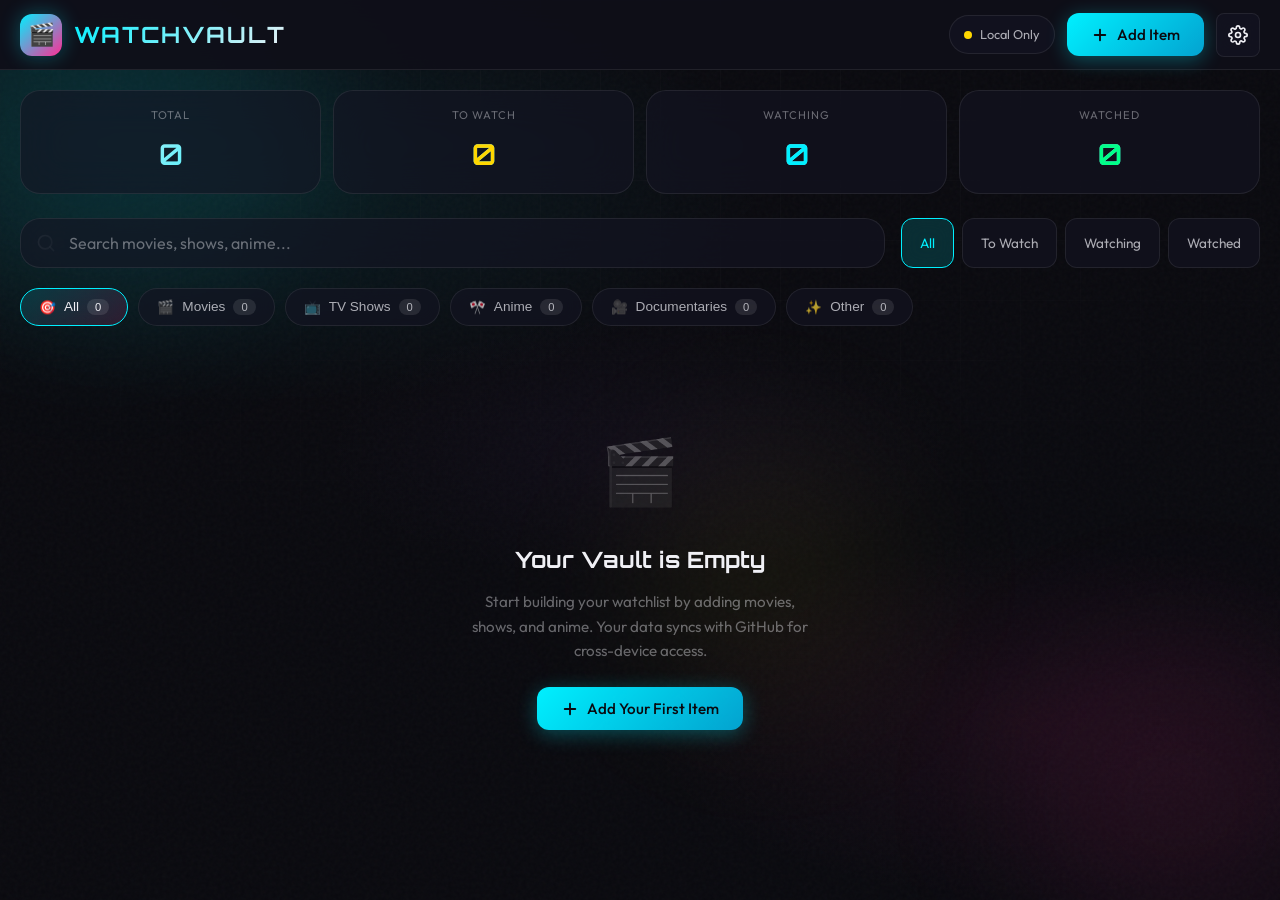
==== commit 7ec8edd2: "Add files via upload" ====
--- a/index.html
+++ b/index.html
@@ -580,7 +580,7 @@
             gap: 20px;
         }
 
-        /* Item Card - Enhanced with Poster */
+        /* Item Card */
         .item-card {
             background: var(--bg-card);
             border: 1px solid var(--border-glass);
@@ -714,7 +714,6 @@
             gap: 4px;
         }
 
-        /* Date Completed Badge */
         .date-completed {
             display: flex;
             align-items: center;
@@ -803,7 +802,6 @@
             color: var(--accent-green);
         }
 
-        /* Priority Stars */
         .priority-stars {
             display: flex;
             gap: 2px;
@@ -1030,6 +1028,9 @@
             background: rgba(255, 255, 255, 0.05);
             overflow: hidden;
             flex-shrink: 0;
+            display: flex;
+            align-items: center;
+            justify-content: center;
         }
 
         .tmdb-result-poster img {
@@ -1849,7 +1850,7 @@
                 </div>
                 <div class="form-group">
                     <label class="form-label" for="repoName">Repository</label>
-                    <input type="text" class="form-input" id="repoName" placeholder="username/WhatToWatch">
+                    <input type="text" class="form-input" id="repoName" placeholder="skillerious/WhatToWatch" value="skillerious/WhatToWatch">
                 </div>
                 <div class="form-group">
                     <label class="form-label" for="dataPath">Data File Path</label>
@@ -1868,17 +1869,17 @@
                     <p>1. Go to <a href="https://github.com/settings/tokens" target="_blank" rel="noopener">GitHub Tokens</a></p>
                     <p>2. Generate new token (classic)</p>
                     <p>3. Select <strong>repo</strong> scope</p>
-                    <p>4. Enter your repo as: username/repo</p>
+                    <p>4. Paste token above and click Save & Sync</p>
                 </div>
             </div>
             <div class="settings-section">
-                <h3 class="settings-section-title">TMDB API (Optional)</h3>
+                <h3 class="settings-section-title">TMDB API (For Posters)</h3>
                 <div class="form-group">
                     <label class="form-label" for="tmdbKey">TMDB API Key</label>
                     <input type="password" class="form-input" id="tmdbKey" placeholder="Your TMDB API key">
                 </div>
                 <div class="info-box">
-                    <p>Get a free API key at <a href="https://www.themoviedb.org/settings/api" target="_blank" rel="noopener">TMDB</a> for movie posters and auto-complete.</p>
+                    <p>Get a free API key at <a href="https://www.themoviedb.org/settings/api" target="_blank" rel="noopener">TMDB</a> for movie posters and auto-complete search.</p>
                 </div>
             </div>
             <div class="settings-section">
@@ -1908,7 +1909,7 @@
     <div class="toast-container" id="toastContainer" aria-live="polite"></div>
 
     <script>
-        // WatchVault - Enhanced Application
+        // WatchVault - Enhanced Application with GitHub Sync
         class WatchVault {
             constructor() {
                 this.items = [];
@@ -1918,9 +1919,9 @@
                 this.editingId = null;
                 this.priority = 0;
 
-                // GitHub Config
+                // GitHub Config - Default to your repo
                 this.token = localStorage.getItem('watchvault_token') || '';
-                this.repoName = localStorage.getItem('watchvault_repo') || '';
+                this.repoName = localStorage.getItem('watchvault_repo') || 'skillerious/WhatToWatch';
                 this.dataPath = localStorage.getItem('watchvault_datapath') || 'data/watchlist.json';
                 this.fileSha = null;
 
@@ -1941,7 +1942,6 @@
             }
 
             cacheElements() {
-                // Buttons
                 this.addBtn = document.getElementById('addBtn');
                 this.fabBtn = document.getElementById('fabBtn');
                 this.emptyAddBtn = document.getElementById('emptyAddBtn');
@@ -1957,19 +1957,16 @@
                 this.mobileAddBtn = document.getElementById('mobileAddBtn');
                 this.mobileSettingsBtn = document.getElementById('mobileSettingsBtn');
 
-                // Containers
                 this.cardsGrid = document.getElementById('cardsGrid');
                 this.emptyState = document.getElementById('emptyState');
                 this.loadingOverlay = document.getElementById('loadingOverlay');
                 this.toastContainer = document.getElementById('toastContainer');
                 this.mobileMenu = document.getElementById('mobileMenu');
 
-                // Modal
                 this.itemModal = document.getElementById('itemModal');
                 this.itemForm = document.getElementById('itemForm');
                 this.modalTitle = document.getElementById('modalTitle');
 
-                // Form inputs
                 this.itemTitle = document.getElementById('itemTitle');
                 this.itemCategory = document.getElementById('itemCategory');
                 this.itemStatus = document.getElementById('itemStatus');
@@ -1986,7 +1983,6 @@
                 this.dateCompletedRow = document.getElementById('dateCompletedRow');
                 this.tmdbResults = document.getElementById('tmdbResults');
 
-                // Settings
                 this.settingsPanel = document.getElementById('settingsPanel');
                 this.settingsBackdrop = document.getElementById('settingsBackdrop');
                 this.githubToken = document.getElementById('githubToken');
@@ -1997,19 +1993,16 @@
                 this.tokenStatus = document.getElementById('tokenStatus');
                 this.importFile = document.getElementById('importFile');
 
-                // Sync indicator
                 this.syncIndicator = document.getElementById('syncIndicator');
                 this.syncDot = document.getElementById('syncDot');
                 this.syncText = document.getElementById('syncText');
 
-                // Search & Filters
                 this.searchInput = document.getElementById('searchInput');
                 this.filterBtns = document.querySelectorAll('.filter-btn');
                 this.categoryPills = document.querySelectorAll('.category-pill');
             }
 
             bindEvents() {
-                // Add buttons
                 [this.addBtn, this.fabBtn, this.emptyAddBtn, this.mobileAddBtn].forEach(btn => {
                     btn?.addEventListener('click', () => {
                         this.closeMobileMenu();
@@ -2017,11 +2010,9 @@
                     });
                 });
 
-                // Hamburger menu
-                this.hamburgerBtn.addEventListener('click', () => this.toggleMobileMenu());
-
-                // Mobile menu items
-                this.mobileSettingsBtn.addEventListener('click', () => {
+                this.hamburgerBtn?.addEventListener('click', () => this.toggleMobileMenu());
+
+                this.mobileSettingsBtn?.addEventListener('click', () => {
                     this.closeMobileMenu();
                     this.openSettings();
                 });
@@ -2032,8 +2023,6 @@
                         btn.classList.add('active');
                         this.currentFilter = btn.dataset.mobileFilter;
                         this.render();
-
-                        // Update desktop filters too
                         this.filterBtns.forEach(b => {
                             b.classList.toggle('active', b.dataset.filter === this.currentFilter);
                         });
@@ -2045,32 +2034,27 @@
                         this.currentCategory = btn.dataset.mobileCategory;
                         this.render();
                         this.closeMobileMenu();
-
-                        // Update desktop category pills
                         this.categoryPills.forEach(p => {
                             p.classList.toggle('active', p.dataset.category === this.currentCategory);
                         });
                     });
                 });
 
-                // Modal
-                this.modalClose.addEventListener('click', () => this.closeModal());
-                this.cancelBtn.addEventListener('click', () => this.closeModal());
-                this.itemModal.addEventListener('click', (e) => {
+                this.modalClose?.addEventListener('click', () => this.closeModal());
+                this.cancelBtn?.addEventListener('click', () => this.closeModal());
+                this.itemModal?.addEventListener('click', (e) => {
                     if (e.target === this.itemModal) this.closeModal();
                 });
-                this.itemForm.addEventListener('submit', (e) => this.handleSubmit(e));
-
-                // Status change shows/hides date completed
-                this.itemStatus.addEventListener('change', (e) => {
+                this.itemForm?.addEventListener('submit', (e) => this.handleSubmit(e));
+
+                this.itemStatus?.addEventListener('change', (e) => {
                     this.dateCompletedRow.style.display = e.target.value === 'watched' ? 'grid' : 'none';
                     if (e.target.value === 'watched' && !this.itemDateCompleted.value) {
                         this.itemDateCompleted.value = new Date().toISOString().split('T')[0];
                     }
                 });
 
-                // Priority stars
-                this.priorityInput.querySelectorAll('.priority-star').forEach(star => {
+                this.priorityInput?.querySelectorAll('.priority-star').forEach(star => {
                     star.addEventListener('click', () => this.setPriority(parseInt(star.dataset.value)));
                     star.addEventListener('keydown', (e) => {
                         if (e.key === 'Enter' || e.key === ' ') {
@@ -2080,30 +2064,27 @@
                     });
                 });
 
-                // TMDB search
-                this.itemTitle.addEventListener('input', (e) => this.handleTmdbSearch(e.target.value));
-                this.itemTitle.addEventListener('focus', () => {
-                    if (this.tmdbResults.children.length > 0) {
+                this.itemTitle?.addEventListener('input', (e) => this.handleTmdbSearch(e.target.value));
+                this.itemTitle?.addEventListener('focus', () => {
+                    if (this.tmdbResults?.children.length > 0) {
                         this.tmdbResults.classList.add('active');
                     }
                 });
                 document.addEventListener('click', (e) => {
                     if (!e.target.closest('.tmdb-search-container')) {
-                        this.tmdbResults.classList.remove('active');
+                        this.tmdbResults?.classList.remove('active');
                     }
                 });
 
-                // Settings
-                this.settingsBtn.addEventListener('click', () => this.openSettings());
-                this.settingsClose.addEventListener('click', () => this.closeSettings());
-                this.settingsBackdrop.addEventListener('click', () => this.closeSettings());
-                this.saveTokenBtn.addEventListener('click', () => this.saveSettings());
-                this.exportBtn.addEventListener('click', () => this.exportData());
-                this.importBtn.addEventListener('click', () => this.importFile.click());
-                this.importFile.addEventListener('change', (e) => this.handleImport(e));
-
-                // Search & Filter
-                this.searchInput.addEventListener('input', (e) => {
+                this.settingsBtn?.addEventListener('click', () => this.openSettings());
+                this.settingsClose?.addEventListener('click', () => this.closeSettings());
+                this.settingsBackdrop?.addEventListener('click', () => this.closeSettings());
+                this.saveTokenBtn?.addEventListener('click', () => this.saveSettings());
+                this.exportBtn?.addEventListener('click', () => this.exportData());
+                this.importBtn?.addEventListener('click', () => this.importFile?.click());
+                this.importFile?.addEventListener('change', (e) => this.handleImport(e));
+
+                this.searchInput?.addEventListener('input', (e) => {
                     this.searchQuery = e.target.value.toLowerCase();
                     this.render();
                 });
@@ -2126,14 +2107,13 @@
                     });
                 });
 
-                // Keyboard shortcuts
                 document.addEventListener('keydown', (e) => {
                     if (e.key === 'Escape') {
                         this.closeModal();
                         this.closeSettings();
                         this.closeMobileMenu();
                     }
-                    if (e.key === 'n' && (e.ctrlKey || e.metaKey) && !this.itemModal.classList.contains('active')) {
+                    if (e.key === 'n' && (e.ctrlKey || e.metaKey) && !this.itemModal?.classList.contains('active')) {
                         e.preventDefault();
                         this.openModal();
                     }
@@ -2141,20 +2121,20 @@
             }
 
             toggleMobileMenu() {
-                this.hamburgerBtn.classList.toggle('active');
-                this.mobileMenu.classList.toggle('active');
-                document.body.style.overflow = this.mobileMenu.classList.contains('active') ? 'hidden' : '';
+                this.hamburgerBtn?.classList.toggle('active');
+                this.mobileMenu?.classList.toggle('active');
+                document.body.style.overflow = this.mobileMenu?.classList.contains('active') ? 'hidden' : '';
             }
 
             closeMobileMenu() {
-                this.hamburgerBtn.classList.remove('active');
-                this.mobileMenu.classList.remove('active');
+                this.hamburgerBtn?.classList.remove('active');
+                this.mobileMenu?.classList.remove('active');
                 document.body.style.overflow = '';
             }
 
             async handleTmdbSearch(query) {
                 if (!this.tmdbKey || query.length < 2) {
-                    this.tmdbResults.classList.remove('active');
+                    this.tmdbResults?.classList.remove('active');
                     return;
                 }
 
@@ -2171,15 +2151,11 @@
                             this.tmdbResults.innerHTML = data.results.slice(0, 6).map(item => {
                                 const title = item.title || item.name;
                                 const year = (item.release_date || item.first_air_date || '').split('-')[0];
-                                const poster = item.poster_path
-                                    ? `https://image.tmdb.org/t/p/w92${item.poster_path}`
-                                    : '';
+                                const poster = item.poster_path ? `https://image.tmdb.org/t/p/w92${item.poster_path}` : '';
 
                                 return `
                                     <div class="tmdb-result-item" data-title="${this.escapeHtml(title)}"
-                                         data-year="${year}"
-                                         data-poster="${item.poster_path || ''}"
-                                         data-tmdb-id="${item.id}">
+                                         data-year="${year}" data-poster="${item.poster_path || ''}" data-tmdb-id="${item.id}">
                                         <div class="tmdb-result-poster">
                                             ${poster ? `<img src="${poster}" alt="">` : '🎬'}
                                         </div>
@@ -2214,7 +2190,6 @@
             }
 
             async loadData() {
-                // Try GitHub first
                 if (this.token && this.repoName) {
                     try {
                         this.updateSyncStatus('syncing');
@@ -2238,7 +2213,6 @@
                             this.render();
                             return;
                         } else if (response.status === 404) {
-                            // File doesn't exist yet, that's okay
                             this.updateSyncStatus('synced');
                         }
                     } catch (error) {
@@ -2247,7 +2221,6 @@
                     }
                 }
 
-                // Fallback to localStorage
                 const stored = localStorage.getItem('watchvault_items');
                 if (stored) {
                     this.items = JSON.parse(stored);
@@ -2261,10 +2234,8 @@
             }
 
             async saveData() {
-                // Always save to localStorage
                 localStorage.setItem('watchvault_items', JSON.stringify(this.items));
 
-                // Sync to GitHub if configured
                 if (this.token && this.repoName) {
                     try {
                         this.updateSyncStatus('syncing');
@@ -2298,7 +2269,9 @@
                             this.fileSha = data.content.sha;
                             this.updateSyncStatus('synced');
                         } else {
-                            throw new Error('Sync failed');
+                            const errorData = await response.json();
+                            console.error('GitHub API Error:', errorData);
+                            throw new Error(errorData.message || 'Sync failed');
                         }
                     } catch (error) {
                         console.error('GitHub sync error:', error);
@@ -2309,6 +2282,7 @@
             }
 
             updateSyncStatus(status) {
+                if (!this.syncDot) return;
                 this.syncDot.className = 'sync-dot';
                 switch (status) {
                     case 'synced':
@@ -2366,9 +2340,7 @@
                 const tags = item.tags?.length ?
                     `<div class="card-tags">${item.tags.slice(0, 3).map(t => `<span class="tag">${this.escapeHtml(t)}</span>`).join('')}</div>` : '';
 
-                const posterUrl = item.poster
-                    ? `https://image.tmdb.org/t/p/w200${item.poster}`
-                    : '';
+                const posterUrl = item.poster ? `https://image.tmdb.org/t/p/w200${item.poster}` : '';
 
                 const dateCompleted = item.dateCompleted
                     ? `<div class="date-completed">
@@ -2379,9 +2351,7 @@
                        </div>`
                     : '';
 
-                const ratingDisplay = item.rating
-                    ? `<span>⭐ ${item.rating}/10</span>`
-                    : '';
+                const ratingDisplay = item.rating ? `<span>⭐ ${item.rating}/10</span>` : '';
 
                 return `
                     <article class="item-card" style="animation-delay: ${index * 0.03}s" data-id="${item.id}">
@@ -2468,7 +2438,6 @@
 
                     return matchesFilter && matchesCategory && matchesSearch;
                 }).sort((a, b) => {
-                    // Watched items sorted by completion date, others by priority then creation
                     if (a.status === 'watched' && b.status === 'watched') {
                         return new Date(b.dateCompleted || 0) - new Date(a.dateCompleted || 0);
                     }
@@ -2506,7 +2475,7 @@
                 this.setPriority(item?.priority || 0);
                 this.selectedPoster = item?.poster || '';
                 this.selectedTmdbId = item?.tmdbId || '';
-                this.tmdbResults.classList.remove('active');
+                this.tmdbResults?.classList.remove('active');
 
                 if (item) {
                     this.itemTitle.value = item.title;
@@ -2532,14 +2501,14 @@
             }
 
             closeModal() {
-                this.itemModal.classList.remove('active');
+                this.itemModal?.classList.remove('active');
                 document.body.style.overflow = '';
                 this.editingId = null;
             }
 
             setPriority(value) {
                 this.priority = value;
-                this.priorityInput.querySelectorAll('.priority-star').forEach((star, index) => {
+                this.priorityInput?.querySelectorAll('.priority-star').forEach((star, index) => {
                     star.classList.toggle('active', index < value);
                     star.setAttribute('aria-checked', index < value);
                 });
@@ -2548,10 +2517,7 @@
             async handleSubmit(e) {
                 e.preventDefault();
 
-                const tags = this.itemTags.value
-                    .split(',')
-                    .map(t => t.trim().toLowerCase())
-                    .filter(t => t);
+                const tags = this.itemTags.value.split(',').map(t => t.trim().toLowerCase()).filter(t => t);
 
                 const status = this.itemStatus.value;
                 const existingItem = this.editingId ? this.items.find(i => i.id === this.editingId) : null;
@@ -2604,7 +2570,6 @@
                 item.status = newStatus;
                 item.updatedAt = new Date().toISOString();
 
-                // Set date completed when marked as watched
                 if (newStatus === 'watched' && !item.dateCompleted) {
                     item.dateCompleted = new Date().toISOString().split('T')[0];
                 } else if (newStatus !== 'watched') {
@@ -2632,14 +2597,14 @@
                 this.repoNameInput.value = this.repoName;
                 this.dataPathInput.value = this.dataPath;
                 this.tmdbKeyInput.value = this.tmdbKey;
-                this.settingsPanel.classList.add('active');
-                this.settingsBackdrop.classList.add('active');
+                this.settingsPanel?.classList.add('active');
+                this.settingsBackdrop?.classList.add('active');
                 document.body.style.overflow = 'hidden';
             }
 
             closeSettings() {
-                this.settingsPanel.classList.remove('active');
-                this.settingsBackdrop.classList.remove('active');
+                this.settingsPanel?.classList.remove('active');
+                this.settingsBackdrop?.classList.remove('active');
                 document.body.style.overflow = '';
             }
 
@@ -2656,7 +2621,7 @@
 
                 if (this.token && this.repoName) {
                     this.showToast('Syncing with GitHub...');
-                    this.fileSha = null; // Reset SHA to fetch fresh
+                    this.fileSha = null;
                     await this.loadData();
                     await this.saveData();
                     this.showToast('Settings saved and synced!');
@@ -2671,11 +2636,11 @@
 
             updateTokenDisplay(hasToken) {
                 if (hasToken && this.repoName) {
-                    this.tokenDisplay.classList.remove('not-set');
-                    this.tokenStatus.textContent = 'Connected';
+                    this.tokenDisplay?.classList.remove('not-set');
+                    if (this.tokenStatus) this.tokenStatus.textContent = 'Connected';
                 } else {
-                    this.tokenDisplay.classList.add('not-set');
-                    this.tokenStatus.textContent = 'Not configured';
+                    this.tokenDisplay?.classList.add('not-set');
+                    if (this.tokenStatus) this.tokenStatus.textContent = 'Not configured';
                 }
             }
 
@@ -2704,7 +2669,6 @@
                     const text = await file.text();
                     const data = JSON.parse(text);
 
-                    // Handle both old format (array) and new format (object with items)
                     const items = Array.isArray(data) ? data : (data.items || []);
 
                     if (!Array.isArray(items)) {
@@ -2732,13 +2696,13 @@
                     <span>${type === 'success' ? '✓' : '⚠'}</span>
                     <span>${message}</span>
                 `;
-                this.toastContainer.appendChild(toast);
+                this.toastContainer?.appendChild(toast);
                 setTimeout(() => toast.remove(), 3000);
             }
 
             hideLoading() {
                 setTimeout(() => {
-                    this.loadingOverlay.classList.add('hidden');
+                    this.loadingOverlay?.classList.add('hidden');
                 }, 400);
             }
 
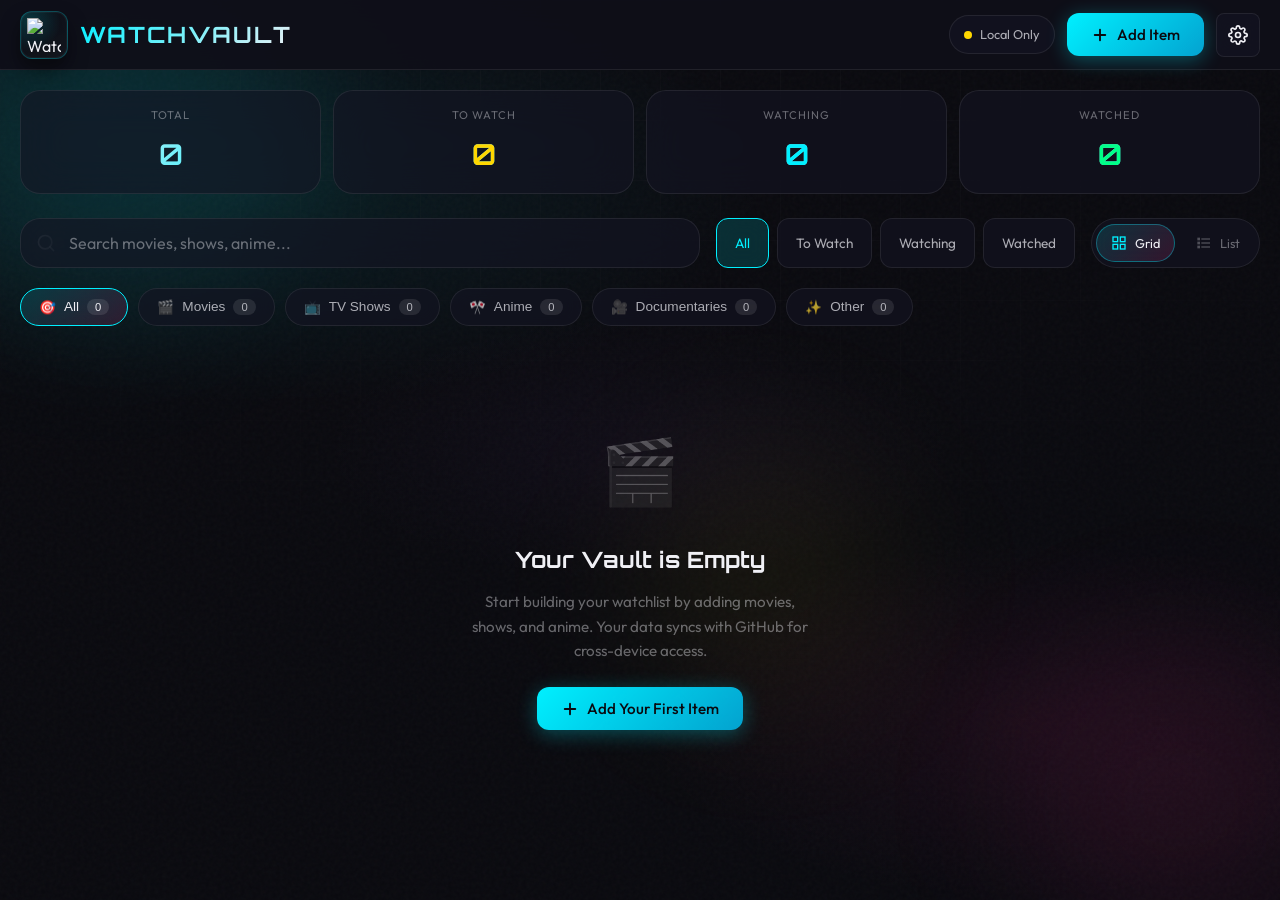
==== commit 6cb84e38: "Add files via upload" ====
--- a/index.html
+++ b/index.html
@@ -1,1659 +1,174 @@
-<!DOCTYPE html>
-<html lang="en">
-<head>
-    <meta charset="UTF-8">
-    <meta name="viewport" content="width=device-width, initial-scale=1.0, maximum-scale=1.0, user-scalable=no">
-    <meta name="theme-color" content="#0a0a0f">
-    <meta name="description" content="WatchVault - Your personal cinema tracker. Track movies, shows, and anime with GitHub sync.">
-    <meta name="apple-mobile-web-app-capable" content="yes">
-    <meta name="apple-mobile-web-app-status-bar-style" content="black-translucent">
-    <title>WatchVault | Your Personal Cinema</title>
-    <link rel="preconnect" href="https://fonts.googleapis.com">
-    <link rel="preconnect" href="https://fonts.gstatic.com" crossorigin>
+<!DOCTYPE html>
+<html lang="en">
+<head>
+    <meta charset="UTF-8">
+    <meta name="viewport" content="width=device-width, initial-scale=1.0">
+    <meta name="theme-color" content="#0a0a0f">
+    <meta name="description" content="WatchVault - Your personal cinema tracker. Track movies, shows, and anime with GitHub sync.">
+    <meta name="apple-mobile-web-app-capable" content="yes">
+    <meta name="apple-mobile-web-app-status-bar-style" content="black-translucent">
+    <title>WatchVault | Your Personal Cinema</title>
+    <link rel="preconnect" href="https://fonts.googleapis.com">
+    <link rel="preconnect" href="https://fonts.gstatic.com" crossorigin>
     <link href="https://fonts.googleapis.com/css2?family=Outfit:wght@300;400;500;600;700&family=Orbitron:wght@400;500;600;700&display=swap" rel="stylesheet">
-    <style>
-        :root {
-            --bg-deep: #0a0a0f;
-            --bg-card: rgba(15, 15, 25, 0.85);
-            --bg-glass: rgba(20, 20, 35, 0.6);
-            --bg-glass-solid: rgba(15, 15, 25, 0.95);
-            --border-glass: rgba(255, 255, 255, 0.08);
-            --border-glow: rgba(0, 255, 255, 0.3);
-            --text-primary: #f0f0f5;
-            --text-secondary: rgba(240, 240, 245, 0.7);
-            --text-muted: rgba(240, 240, 245, 0.4);
-            --accent-cyan: #00f0ff;
-            --accent-cyan-dim: rgba(0, 240, 255, 0.15);
-            --accent-gold: #ffd700;
-            --accent-gold-dim: rgba(255, 215, 0, 0.15);
-            --accent-pink: #ff2d95;
-            --accent-pink-dim: rgba(255, 45, 149, 0.15);
-            --accent-purple: #a855f7;
-            --accent-green: #00ff88;
-            --accent-green-dim: rgba(0, 255, 136, 0.15);
-            --status-watching: #00f0ff;
-            --status-watched: #00ff88;
-            --status-towatch: #ffd700;
-            --shadow-glow: 0 0 40px rgba(0, 240, 255, 0.15);
-            --shadow-card: 0 8px 32px rgba(0, 0, 0, 0.4);
-            --radius-sm: 8px;
-            --radius-md: 12px;
-            --radius-lg: 20px;
-            --radius-xl: 28px;
-            --header-height: 70px;
-            --safe-area-top: env(safe-area-inset-top, 0px);
-            --safe-area-bottom: env(safe-area-inset-bottom, 0px);
-        }
-
-        * {
-            margin: 0;
-            padding: 0;
-            box-sizing: border-box;
-            -webkit-tap-highlight-color: transparent;
-        }
-
-        html {
-            scroll-behavior: smooth;
-        }
-
-        body {
-            font-family: 'Outfit', sans-serif;
-            background: var(--bg-deep);
-            color: var(--text-primary);
-            min-height: 100vh;
-            min-height: 100dvh;
-            overflow-x: hidden;
-            line-height: 1.6;
-            padding-top: calc(var(--header-height) + var(--safe-area-top));
-            padding-bottom: var(--safe-area-bottom);
-        }
-
-        /* Animated Background */
-        .bg-canvas {
-            position: fixed;
-            inset: 0;
-            z-index: -1;
-            overflow: hidden;
-        }
-
-        .bg-gradient {
-            position: absolute;
-            inset: 0;
-            background:
-                radial-gradient(ellipse 80% 50% at 20% 20%, rgba(0, 240, 255, 0.08) 0%, transparent 50%),
-                radial-gradient(ellipse 60% 40% at 80% 80%, rgba(255, 45, 149, 0.06) 0%, transparent 50%),
-                radial-gradient(ellipse 50% 30% at 50% 50%, rgba(168, 85, 247, 0.04) 0%, transparent 50%);
-        }
-
-        .bg-grid {
-            position: absolute;
-            inset: 0;
-            background-image:
-                linear-gradient(rgba(255, 255, 255, 0.02) 1px, transparent 1px),
-                linear-gradient(90deg, rgba(255, 255, 255, 0.02) 1px, transparent 1px);
-            background-size: 60px 60px;
-            mask-image: radial-gradient(ellipse 100% 100% at 50% 0%, black 0%, transparent 70%);
-        }
-
-        .bg-noise {
-            position: absolute;
-            inset: 0;
-            opacity: 0.03;
-            background-image: url("data:image/svg+xml,%3Csvg viewBox='0 0 256 256' xmlns='http://www.w3.org/2000/svg'%3E%3Cfilter id='noise'%3E%3CfeTurbulence type='fractalNoise' baseFrequency='0.9' numOctaves='4' stitchTiles='stitch'/%3E%3C/filter%3E%3Crect width='100%25' height='100%25' filter='url(%23noise)'/%3E%3C/svg%3E");
-        }
-
-        .orb {
-            position: absolute;
-            border-radius: 50%;
-            filter: blur(80px);
-            animation: float 20s ease-in-out infinite;
-            will-change: transform;
-        }
-
-        .orb-1 {
-            width: 400px;
-            height: 400px;
-            background: rgba(0, 240, 255, 0.1);
-            top: -100px;
-            left: -100px;
-        }
-
-        .orb-2 {
-            width: 300px;
-            height: 300px;
-            background: rgba(255, 45, 149, 0.08);
-            bottom: -50px;
-            right: -50px;
-            animation-delay: -7s;
-        }
-
-        .orb-3 {
-            width: 250px;
-            height: 250px;
-            background: rgba(255, 215, 0, 0.06);
-            top: 50%;
-            left: 50%;
-            animation-delay: -14s;
-        }
-
-        @keyframes float {
-            0%, 100% { transform: translate(0, 0) scale(1); }
-            25% { transform: translate(30px, -30px) scale(1.05); }
-            50% { transform: translate(-20px, 20px) scale(0.95); }
-            75% { transform: translate(20px, 30px) scale(1.02); }
-        }
-
-        /* Fixed Header */
-        .header {
-            position: fixed;
-            top: 0;
-            left: 0;
-            right: 0;
-            height: var(--header-height);
-            padding-top: var(--safe-area-top);
-            background: var(--bg-glass-solid);
-            backdrop-filter: blur(20px);
-            -webkit-backdrop-filter: blur(20px);
-            border-bottom: 1px solid var(--border-glass);
-            z-index: 1000;
-            display: flex;
-            align-items: center;
-            justify-content: space-between;
-            padding-left: 20px;
-            padding-right: 20px;
-        }
-
-        .logo {
-            display: flex;
-            align-items: center;
-            gap: 12px;
-            z-index: 1001;
-        }
-
-        .logo-icon {
-            width: 42px;
-            height: 42px;
-            background: linear-gradient(135deg, var(--accent-cyan), var(--accent-pink));
-            border-radius: var(--radius-md);
-            display: flex;
-            align-items: center;
-            justify-content: center;
-            font-size: 22px;
-            box-shadow: 0 0 20px rgba(0, 240, 255, 0.3);
-        }
-
-        .logo-text {
-            font-family: 'Orbitron', sans-serif;
-            font-size: 1.4rem;
-            font-weight: 700;
-            background: linear-gradient(135deg, var(--accent-cyan), var(--text-primary));
-            -webkit-background-clip: text;
-            -webkit-text-fill-color: transparent;
-            background-clip: text;
-            letter-spacing: 2px;
-        }
-
-        .header-actions {
-            display: flex;
-            align-items: center;
-            gap: 12px;
-        }
-
-        /* Hamburger Menu */
-        .hamburger {
-            display: none;
-            flex-direction: column;
-            justify-content: center;
-            gap: 5px;
-            width: 44px;
-            height: 44px;
-            background: transparent;
-            border: none;
-            cursor: pointer;
-            padding: 10px;
-            z-index: 1002;
-        }
-
-        .hamburger span {
-            display: block;
-            width: 24px;
-            height: 2px;
-            background: var(--text-primary);
-            border-radius: 2px;
-            transition: all 0.3s ease;
-            transform-origin: center;
-        }
-
-        .hamburger.active span:nth-child(1) {
-            transform: translateY(7px) rotate(45deg);
-        }
-
-        .hamburger.active span:nth-child(2) {
-            opacity: 0;
-            transform: scaleX(0);
-        }
-
-        .hamburger.active span:nth-child(3) {
-            transform: translateY(-7px) rotate(-45deg);
-        }
-
-        /* Mobile Menu */
-        .mobile-menu {
-            display: none;
-            position: fixed;
-            top: 0;
-            left: 0;
-            right: 0;
-            bottom: 0;
-            background: var(--bg-deep);
-            z-index: 999;
-            padding: calc(var(--header-height) + var(--safe-area-top) + 20px) 20px 20px;
-            overflow-y: auto;
-            transform: translateX(100%);
-            transition: transform 0.4s cubic-bezier(0.4, 0, 0.2, 1);
-        }
-
-        .mobile-menu.active {
-            transform: translateX(0);
-        }
-
-        .mobile-menu-section {
-            margin-bottom: 30px;
-        }
-
-        .mobile-menu-title {
-            font-size: 0.75rem;
-            color: var(--text-muted);
-            text-transform: uppercase;
-            letter-spacing: 2px;
-            margin-bottom: 16px;
-            padding-left: 4px;
-        }
-
-        .mobile-menu-item {
-            display: flex;
-            align-items: center;
-            gap: 16px;
-            padding: 16px;
-            background: var(--bg-glass);
-            border: 1px solid var(--border-glass);
-            border-radius: var(--radius-md);
-            color: var(--text-primary);
-            font-size: 1rem;
-            cursor: pointer;
-            transition: all 0.3s ease;
-            margin-bottom: 8px;
-            width: 100%;
-            text-align: left;
-        }
-
-        .mobile-menu-item:hover, .mobile-menu-item.active {
-            border-color: var(--accent-cyan);
-            background: var(--accent-cyan-dim);
-        }
-
-        .mobile-menu-item svg {
-            width: 20px;
-            height: 20px;
-            opacity: 0.7;
-        }
-
-        .mobile-menu-item.active svg {
-            opacity: 1;
-            color: var(--accent-cyan);
-        }
-
-        /* Main Container */
-        .container {
-            max-width: 1400px;
-            margin: 0 auto;
-            padding: 20px;
-            padding-bottom: 100px;
-        }
-
-        /* Buttons */
-        .btn {
-            display: inline-flex;
-            align-items: center;
-            justify-content: center;
-            gap: 8px;
-            padding: 12px 24px;
-            border-radius: var(--radius-md);
-            font-family: 'Outfit', sans-serif;
-            font-size: 0.95rem;
-            font-weight: 500;
-            cursor: pointer;
-            transition: all 0.3s cubic-bezier(0.4, 0, 0.2, 1);
-            border: none;
-            outline: none;
-            white-space: nowrap;
-        }
-
-        .btn-primary {
-            background: linear-gradient(135deg, var(--accent-cyan), rgba(0, 200, 255, 0.8));
-            color: var(--bg-deep);
-            box-shadow: 0 4px 20px rgba(0, 240, 255, 0.3);
-        }
-
-        .btn-primary:hover {
-            transform: translateY(-2px);
-            box-shadow: 0 8px 30px rgba(0, 240, 255, 0.4);
-        }
-
-        .btn-primary:active {
-            transform: translateY(0);
-        }
-
-        .btn-glass {
-            background: var(--bg-glass);
-            color: var(--text-primary);
-            border: 1px solid var(--border-glass);
-            backdrop-filter: blur(10px);
-        }
-
-        .btn-glass:hover {
-            background: rgba(30, 30, 50, 0.8);
-            border-color: var(--border-glow);
-        }
-
-        .btn-icon {
-            width: 44px;
-            height: 44px;
-            padding: 0;
-            border-radius: var(--radius-sm);
-        }
-
-        .btn-sm {
-            padding: 8px 16px;
-            font-size: 0.85rem;
-        }
-
-        /* Sync Status Indicator */
-        .sync-indicator {
-            display: flex;
-            align-items: center;
-            gap: 8px;
-            padding: 8px 14px;
-            background: var(--bg-glass);
-            border: 1px solid var(--border-glass);
-            border-radius: 50px;
-            font-size: 0.8rem;
-            color: var(--text-secondary);
-        }
-
-        .sync-dot {
-            width: 8px;
-            height: 8px;
-            border-radius: 50%;
-            background: var(--accent-gold);
-        }
-
-        .sync-dot.synced {
-            background: var(--accent-green);
-        }
-
-        .sync-dot.syncing {
-            background: var(--accent-cyan);
-            animation: pulse 1s infinite;
-        }
-
-        @keyframes pulse {
-            0%, 100% { opacity: 1; transform: scale(1); }
-            50% { opacity: 0.5; transform: scale(1.2); }
-        }
-
-        /* Stats Bar */
-        .stats-bar {
-            display: grid;
-            grid-template-columns: repeat(4, 1fr);
-            gap: 12px;
-            margin-bottom: 24px;
-        }
-
-        .stat-card {
-            background: var(--bg-glass);
-            border: 1px solid var(--border-glass);
-            border-radius: var(--radius-lg);
-            padding: 16px;
-            backdrop-filter: blur(20px);
-            transition: all 0.3s ease;
-            text-align: center;
-        }
-
-        .stat-card:hover {
-            border-color: var(--border-glow);
-            transform: translateY(-2px);
-        }
-
-        .stat-label {
-            font-size: 0.7rem;
-            color: var(--text-muted);
-            text-transform: uppercase;
-            letter-spacing: 1px;
-            margin-bottom: 6px;
-        }
-
-        .stat-value {
-            font-family: 'Orbitron', sans-serif;
-            font-size: 1.8rem;
-            font-weight: 600;
-            background: linear-gradient(135deg, var(--text-primary), var(--accent-cyan));
-            -webkit-background-clip: text;
-            -webkit-text-fill-color: transparent;
-            background-clip: text;
-        }
-
-        .stat-card.watching .stat-value { -webkit-text-fill-color: var(--status-watching); }
-        .stat-card.watched .stat-value { -webkit-text-fill-color: var(--status-watched); }
-        .stat-card.towatch .stat-value { -webkit-text-fill-color: var(--status-towatch); }
-
-        /* Search & Filters */
-        .controls {
-            display: flex;
-            gap: 16px;
-            margin-bottom: 20px;
-            flex-wrap: wrap;
-        }
-
-        .search-box {
-            flex: 1;
-            min-width: 200px;
-            position: relative;
-        }
-
-        .search-input {
-            width: 100%;
-            padding: 14px 18px 14px 48px;
-            background: var(--bg-glass);
-            border: 1px solid var(--border-glass);
-            border-radius: var(--radius-lg);
-            color: var(--text-primary);
-            font-family: 'Outfit', sans-serif;
-            font-size: 1rem;
-            backdrop-filter: blur(20px);
-            transition: all 0.3s ease;
-        }
-
-        .search-input:focus {
-            outline: none;
-            border-color: var(--accent-cyan);
-            box-shadow: 0 0 20px rgba(0, 240, 255, 0.2);
-        }
-
-        .search-input::placeholder {
-            color: var(--text-muted);
-        }
-
-        .search-icon {
-            position: absolute;
-            left: 16px;
-            top: 50%;
-            transform: translateY(-50%);
-            color: var(--text-muted);
-            pointer-events: none;
-        }
-
-        .filter-group {
-            display: flex;
-            gap: 8px;
-            flex-wrap: wrap;
-        }
-
-        .filter-btn {
-            padding: 12px 18px;
-            background: var(--bg-glass);
-            border: 1px solid var(--border-glass);
-            border-radius: var(--radius-md);
-            color: var(--text-secondary);
-            font-family: 'Outfit', sans-serif;
-            font-size: 0.85rem;
-            cursor: pointer;
-            transition: all 0.3s ease;
-            backdrop-filter: blur(10px);
-        }
-
-        .filter-btn:hover {
-            border-color: var(--border-glow);
-            color: var(--text-primary);
-        }
-
-        .filter-btn.active {
-            background: var(--accent-cyan-dim);
-            border-color: var(--accent-cyan);
-            color: var(--accent-cyan);
-        }
-
-        /* Category Pills */
-        .category-scroll {
-            display: flex;
-            gap: 10px;
-            margin-bottom: 24px;
-            overflow-x: auto;
-            padding-bottom: 10px;
-            scrollbar-width: none;
-            -ms-overflow-style: none;
-        }
-
-        .category-scroll::-webkit-scrollbar {
-            display: none;
-        }
-
-        .category-pill {
-            display: flex;
-            align-items: center;
-            gap: 8px;
-            padding: 10px 18px;
-            background: var(--bg-glass);
-            border: 1px solid var(--border-glass);
-            border-radius: 50px;
-            color: var(--text-secondary);
-            font-size: 0.85rem;
-            cursor: pointer;
-            transition: all 0.3s ease;
-            white-space: nowrap;
-            backdrop-filter: blur(10px);
-            flex-shrink: 0;
-        }
-
-        .category-pill:hover {
-            border-color: var(--border-glow);
-            color: var(--text-primary);
-        }
-
-        .category-pill.active {
-            background: linear-gradient(135deg, var(--accent-cyan-dim), var(--accent-pink-dim));
-            border-color: var(--accent-cyan);
-            color: var(--text-primary);
-        }
-
-        .category-count {
-            background: rgba(255, 255, 255, 0.1);
-            padding: 2px 8px;
-            border-radius: 20px;
-            font-size: 0.7rem;
-        }
-
-        /* Cards Grid */
-        .cards-grid {
-            display: grid;
-            grid-template-columns: repeat(auto-fill, minmax(340px, 1fr));
-            gap: 20px;
-        }
-
-        /* Item Card */
-        .item-card {
-            background: var(--bg-card);
-            border: 1px solid var(--border-glass);
-            border-radius: var(--radius-xl);
-            overflow: hidden;
-            backdrop-filter: blur(20px);
-            transition: all 0.4s cubic-bezier(0.4, 0, 0.2, 1);
-            animation: cardIn 0.5s ease backwards;
-            display: flex;
-            flex-direction: column;
-        }
-
-        .item-card:hover {
-            transform: translateY(-4px);
-            border-color: var(--border-glow);
-            box-shadow: var(--shadow-glow), var(--shadow-card);
-        }
-
-        @keyframes cardIn {
-            from {
-                opacity: 0;
-                transform: translateY(20px) scale(0.98);
-            }
-        }
-
-        .card-poster-section {
-            position: relative;
-            display: flex;
-            gap: 16px;
-            padding: 16px;
-            padding-bottom: 0;
-        }
-
-        .card-poster {
-            width: 100px;
-            height: 150px;
-            border-radius: var(--radius-md);
-            background: linear-gradient(135deg, rgba(0, 240, 255, 0.1), rgba(255, 45, 149, 0.1));
-            display: flex;
-            align-items: center;
-            justify-content: center;
-            font-size: 2.5rem;
-            flex-shrink: 0;
-            overflow: hidden;
-            border: 1px solid var(--border-glass);
-        }
-
-        .card-poster img {
-            width: 100%;
-            height: 100%;
-            object-fit: cover;
-        }
-
-        .card-poster-placeholder {
-            opacity: 0.5;
-        }
-
-        .card-info {
-            flex: 1;
-            display: flex;
-            flex-direction: column;
-            min-width: 0;
-        }
-
-        .card-status {
-            display: inline-flex;
-            align-items: center;
-            gap: 6px;
-            padding: 5px 10px;
-            border-radius: 20px;
-            font-size: 0.65rem;
-            font-weight: 600;
-            text-transform: uppercase;
-            letter-spacing: 1px;
-            width: fit-content;
-            margin-bottom: 8px;
-        }
-
-        .status-watching {
-            background: rgba(0, 240, 255, 0.15);
-            color: var(--status-watching);
-            border: 1px solid rgba(0, 240, 255, 0.3);
-        }
-
-        .status-watched {
-            background: rgba(0, 255, 136, 0.15);
-            color: var(--status-watched);
-            border: 1px solid rgba(0, 255, 136, 0.3);
-        }
-
-        .status-towatch {
-            background: rgba(255, 215, 0, 0.15);
-            color: var(--status-towatch);
-            border: 1px solid rgba(255, 215, 0, 0.3);
-        }
-
-        .card-category {
-            display: inline-flex;
-            align-items: center;
-            gap: 5px;
-            font-size: 0.7rem;
-            color: var(--text-muted);
-            margin-bottom: 6px;
-        }
-
-        .card-title {
-            font-size: 1.15rem;
-            font-weight: 600;
-            color: var(--text-primary);
-            margin-bottom: 6px;
-            line-height: 1.3;
-            overflow: hidden;
-            text-overflow: ellipsis;
-            display: -webkit-box;
-            -webkit-line-clamp: 2;
-            -webkit-box-orient: vertical;
-        }
-
-        .card-meta {
-            display: flex;
-            align-items: center;
-            gap: 12px;
-            font-size: 0.8rem;
-            color: var(--text-muted);
-            flex-wrap: wrap;
-        }
-
-        .card-meta span {
-            display: flex;
-            align-items: center;
-            gap: 4px;
-        }
-
-        .date-completed {
-            display: flex;
-            align-items: center;
-            gap: 6px;
-            padding: 6px 12px;
-            background: var(--accent-green-dim);
-            border: 1px solid rgba(0, 255, 136, 0.2);
-            border-radius: 20px;
-            font-size: 0.75rem;
-            color: var(--accent-green);
-            margin-top: 8px;
-            width: fit-content;
-        }
-
-        .card-body {
-            padding: 12px 16px 16px;
-            flex: 1;
-            display: flex;
-            flex-direction: column;
-        }
-
-        .card-notes {
-            font-size: 0.85rem;
-            color: var(--text-secondary);
-            line-height: 1.5;
-            margin-bottom: 12px;
-            display: -webkit-box;
-            -webkit-line-clamp: 2;
-            -webkit-box-orient: vertical;
-            overflow: hidden;
-        }
-
-        .card-tags {
-            display: flex;
-            flex-wrap: wrap;
-            gap: 6px;
-            margin-bottom: 12px;
-        }
-
-        .tag {
-            padding: 4px 10px;
-            background: rgba(168, 85, 247, 0.15);
-            border-radius: 20px;
-            font-size: 0.7rem;
-            color: var(--accent-purple);
-        }
-
-        .card-actions {
-            display: flex;
-            gap: 8px;
-            padding-top: 12px;
-            border-top: 1px solid var(--border-glass);
-            margin-top: auto;
-        }
-
-        .action-btn {
-            flex: 1;
-            padding: 10px;
-            background: rgba(255, 255, 255, 0.03);
-            border: 1px solid var(--border-glass);
-            border-radius: var(--radius-sm);
-            color: var(--text-secondary);
-            font-size: 0.75rem;
-            cursor: pointer;
-            transition: all 0.3s ease;
-            display: flex;
-            align-items: center;
-            justify-content: center;
-            gap: 5px;
-        }
-
-        .action-btn:hover {
-            background: rgba(255, 255, 255, 0.08);
-            color: var(--text-primary);
-        }
-
-        .action-btn.danger:hover {
-            background: rgba(255, 45, 149, 0.15);
-            border-color: rgba(255, 45, 149, 0.3);
-            color: var(--accent-pink);
-        }
-
-        .action-btn.success:hover {
-            background: rgba(0, 255, 136, 0.15);
-            border-color: rgba(0, 255, 136, 0.3);
-            color: var(--accent-green);
-        }
-
-        .priority-stars {
-            display: flex;
-            gap: 2px;
-        }
-
-        .star {
-            color: var(--text-muted);
-            font-size: 0.8rem;
-        }
-
-        .star.filled {
-            color: var(--accent-gold);
-        }
-
-        /* Modal */
-        .modal-overlay {
-            position: fixed;
-            inset: 0;
-            background: rgba(0, 0, 0, 0.85);
-            backdrop-filter: blur(10px);
-            z-index: 2000;
-            display: flex;
-            align-items: center;
-            justify-content: center;
-            padding: 20px;
-            opacity: 0;
-            visibility: hidden;
-            transition: all 0.3s ease;
-        }
-
-        .modal-overlay.active {
-            opacity: 1;
-            visibility: visible;
-        }
-
-        .modal {
-            width: 100%;
-            max-width: 520px;
-            max-height: 90vh;
-            max-height: 90dvh;
-            overflow-y: auto;
-            background: var(--bg-card);
-            border: 1px solid var(--border-glass);
-            border-radius: var(--radius-xl);
-            backdrop-filter: blur(30px);
-            transform: scale(0.9) translateY(20px);
-            transition: all 0.3s cubic-bezier(0.4, 0, 0.2, 1);
-        }
-
-        .modal-overlay.active .modal {
-            transform: scale(1) translateY(0);
-        }
-
-        .modal-header {
-            display: flex;
-            align-items: center;
-            justify-content: space-between;
-            padding: 20px 24px;
-            border-bottom: 1px solid var(--border-glass);
-            position: sticky;
-            top: 0;
-            background: var(--bg-card);
-            z-index: 1;
-        }
-
-        .modal-title {
-            font-family: 'Orbitron', sans-serif;
-            font-size: 1.2rem;
-            font-weight: 600;
-            color: var(--text-primary);
-        }
-
-        .modal-close {
-            width: 36px;
-            height: 36px;
-            background: transparent;
-            border: 1px solid var(--border-glass);
-            border-radius: var(--radius-sm);
-            color: var(--text-secondary);
-            cursor: pointer;
-            transition: all 0.3s ease;
-            display: flex;
-            align-items: center;
-            justify-content: center;
-        }
-
-        .modal-close:hover {
-            border-color: var(--accent-pink);
-            color: var(--accent-pink);
-        }
-
-        .modal-body {
-            padding: 24px;
-        }
-
-        .form-group {
-            margin-bottom: 18px;
-        }
-
-        .form-label {
-            display: block;
-            font-size: 0.8rem;
-            color: var(--text-secondary);
-            margin-bottom: 8px;
-            text-transform: uppercase;
-            letter-spacing: 1px;
-        }
-
-        .form-input,
-        .form-select,
-        .form-textarea {
-            width: 100%;
-            padding: 14px 16px;
-            background: rgba(0, 0, 0, 0.3);
-            border: 1px solid var(--border-glass);
-            border-radius: var(--radius-md);
-            color: var(--text-primary);
-            font-family: 'Outfit', sans-serif;
-            font-size: 1rem;
-            transition: all 0.3s ease;
-        }
-
-        .form-input:focus,
-        .form-select:focus,
-        .form-textarea:focus {
-            outline: none;
-            border-color: var(--accent-cyan);
-            box-shadow: 0 0 15px rgba(0, 240, 255, 0.15);
-        }
-
-        .form-select {
-            cursor: pointer;
-            appearance: none;
-            background-image: url("data:image/svg+xml,%3Csvg xmlns='http://www.w3.org/2000/svg' width='24' height='24' viewBox='0 0 24 24' fill='none' stroke='rgba(240,240,245,0.4)' stroke-width='2' stroke-linecap='round' stroke-linejoin='round'%3E%3Cpolyline points='6 9 12 15 18 9'%3E%3C/polyline%3E%3C/svg%3E");
-            background-repeat: no-repeat;
-            background-position: right 12px center;
-            background-size: 18px;
-        }
-
-        .form-select option {
-            background: var(--bg-deep);
-            color: var(--text-primary);
-        }
-
-        .form-textarea {
-            min-height: 80px;
-            resize: vertical;
-        }
-
-        .form-row {
-            display: grid;
-            grid-template-columns: 1fr 1fr;
-            gap: 16px;
-        }
-
-        .form-row-3 {
-            display: grid;
-            grid-template-columns: 1fr 1fr 1fr;
-            gap: 16px;
-        }
-
-        .priority-input {
-            display: flex;
-            gap: 8px;
-        }
-
-        .priority-star {
-            font-size: 1.5rem;
-            cursor: pointer;
-            color: var(--text-muted);
-            transition: all 0.2s ease;
-        }
-
-        .priority-star:hover,
-        .priority-star.active {
-            color: var(--accent-gold);
-            transform: scale(1.1);
-        }
-
-        .tmdb-search-container {
-            position: relative;
-        }
-
-        .tmdb-results {
-            position: absolute;
-            top: 100%;
-            left: 0;
-            right: 0;
-            background: var(--bg-glass-solid);
-            border: 1px solid var(--border-glass);
-            border-radius: var(--radius-md);
-            margin-top: 8px;
-            max-height: 300px;
-            overflow-y: auto;
-            z-index: 10;
-            display: none;
-        }
-
-        .tmdb-results.active {
-            display: block;
-        }
-
-        .tmdb-result-item {
-            display: flex;
-            gap: 12px;
-            padding: 12px;
-            cursor: pointer;
-            transition: background 0.2s;
-            border-bottom: 1px solid var(--border-glass);
-        }
-
-        .tmdb-result-item:last-child {
-            border-bottom: none;
-        }
-
-        .tmdb-result-item:hover {
-            background: var(--accent-cyan-dim);
-        }
-
-        .tmdb-result-poster {
-            width: 45px;
-            height: 68px;
-            border-radius: 4px;
-            background: rgba(255, 255, 255, 0.05);
-            overflow: hidden;
-            flex-shrink: 0;
-            display: flex;
-            align-items: center;
-            justify-content: center;
-        }
-
-        .tmdb-result-poster img {
-            width: 100%;
-            height: 100%;
-            object-fit: cover;
-        }
-
-        .tmdb-result-info {
-            flex: 1;
-            min-width: 0;
-        }
-
-        .tmdb-result-title {
-            font-size: 0.9rem;
-            font-weight: 500;
-            color: var(--text-primary);
-            margin-bottom: 4px;
-            overflow: hidden;
-            text-overflow: ellipsis;
-            white-space: nowrap;
-        }
-
-        .tmdb-result-year {
-            font-size: 0.75rem;
-            color: var(--text-muted);
-        }
-
-        .modal-footer {
-            display: flex;
-            gap: 12px;
-            padding: 0 24px 24px;
-        }
-
-        .modal-footer .btn {
-            flex: 1;
-        }
-
-        /* Settings Panel */
-        .settings-panel {
-            position: fixed;
-            top: 0;
-            right: -100%;
-            width: 100%;
-            max-width: 420px;
-            height: 100vh;
-            height: 100dvh;
-            background: var(--bg-card);
-            border-left: 1px solid var(--border-glass);
-            backdrop-filter: blur(30px);
-            z-index: 2001;
-            transition: right 0.4s cubic-bezier(0.4, 0, 0.2, 1);
-            display: flex;
-            flex-direction: column;
-        }
-
-        .settings-panel.active {
-            right: 0;
-        }
-
-        .settings-backdrop {
-            position: fixed;
-            inset: 0;
-            background: rgba(0, 0, 0, 0.6);
-            z-index: 2000;
-            opacity: 0;
-            visibility: hidden;
-            transition: all 0.3s ease;
-        }
-
-        .settings-backdrop.active {
-            opacity: 1;
-            visibility: visible;
-        }
-
-        .settings-header {
-            display: flex;
-            align-items: center;
-            justify-content: space-between;
-            padding: 20px 24px;
-            padding-top: calc(20px + var(--safe-area-top));
-            border-bottom: 1px solid var(--border-glass);
-        }
-
-        .settings-title {
-            font-family: 'Orbitron', sans-serif;
-            font-size: 1.1rem;
-            color: var(--text-primary);
-        }
-
-        .settings-body {
-            flex: 1;
-            overflow-y: auto;
-            padding: 24px;
-        }
-
-        .settings-section {
-            margin-bottom: 28px;
-        }
-
-        .settings-section-title {
-            font-size: 0.75rem;
-            color: var(--text-muted);
-            text-transform: uppercase;
-            letter-spacing: 1px;
-            margin-bottom: 14px;
-        }
-
-        .token-display {
-            display: flex;
-            align-items: center;
-            gap: 10px;
-            padding: 12px;
-            background: rgba(0, 255, 136, 0.1);
-            border: 1px solid rgba(0, 255, 136, 0.2);
-            border-radius: var(--radius-md);
-            margin-bottom: 14px;
-        }
-
-        .token-display.not-set {
-            background: rgba(255, 215, 0, 0.1);
-            border-color: rgba(255, 215, 0, 0.2);
-        }
-
-        .token-status {
-            font-size: 0.85rem;
-        }
-
-        .token-display:not(.not-set) .token-status {
-            color: var(--accent-green);
-        }
-
-        .token-display.not-set .token-status {
-            color: var(--accent-gold);
-        }
-
-        .info-box {
-            padding: 14px;
-            background: rgba(0, 240, 255, 0.05);
-            border: 1px solid rgba(0, 240, 255, 0.1);
-            border-radius: var(--radius-md);
-            font-size: 0.8rem;
-            color: var(--text-secondary);
-            line-height: 1.6;
-        }
-
-        .info-box a {
-            color: var(--accent-cyan);
-            text-decoration: none;
-        }
-
-        .info-box a:hover {
-            text-decoration: underline;
-        }
-
-        .info-box p {
-            margin-bottom: 6px;
-        }
-
-        .info-box p:last-child {
-            margin-bottom: 0;
-        }
-
-        /* Empty State */
-        .empty-state {
-            text-align: center;
-            padding: 60px 20px;
-        }
-
-        .empty-icon {
-            font-size: 4rem;
-            margin-bottom: 20px;
-            opacity: 0.3;
-        }
-
-        .empty-title {
-            font-family: 'Orbitron', sans-serif;
-            font-size: 1.4rem;
-            color: var(--text-primary);
-            margin-bottom: 12px;
-        }
-
-        .empty-text {
-            color: var(--text-muted);
-            max-width: 350px;
-            margin: 0 auto 24px;
-            font-size: 0.95rem;
-        }
-
-        /* Toast Notifications */
-        .toast-container {
-            position: fixed;
-            bottom: calc(30px + var(--safe-area-bottom));
-            left: 50%;
-            transform: translateX(-50%);
-            z-index: 3000;
-            display: flex;
-            flex-direction: column;
-            gap: 10px;
-            width: 90%;
-            max-width: 400px;
-        }
-
-        .toast {
-            padding: 14px 20px;
-            background: var(--bg-card);
-            border: 1px solid var(--border-glass);
-            border-radius: var(--radius-md);
-            backdrop-filter: blur(20px);
-            display: flex;
-            align-items: center;
-            gap: 12px;
-            animation: toastIn 0.3s ease, toastOut 0.3s ease 2.7s forwards;
-            box-shadow: 0 10px 40px rgba(0, 0, 0, 0.3);
-            font-size: 0.9rem;
-        }
-
-        .toast.success {
-            border-color: rgba(0, 255, 136, 0.3);
-        }
-
-        .toast.error {
-            border-color: rgba(255, 45, 149, 0.3);
-        }
-
-        @keyframes toastIn {
-            from {
-                opacity: 0;
-                transform: translateY(20px);
-            }
-        }
-
-        @keyframes toastOut {
-            to {
-                opacity: 0;
-                transform: translateY(-20px);
-            }
-        }
-
-        /* Loading State */
-        .loading-overlay {
-            position: fixed;
-            inset: 0;
-            background: var(--bg-deep);
-            z-index: 4000;
-            display: flex;
-            align-items: center;
-            justify-content: center;
-            flex-direction: column;
-            gap: 20px;
-            transition: opacity 0.5s ease;
-        }
-
-        .loading-overlay.hidden {
-            opacity: 0;
-            pointer-events: none;
-        }
-
-        .loading-spinner {
-            width: 50px;
-            height: 50px;
-            border: 3px solid var(--border-glass);
-            border-top-color: var(--accent-cyan);
-            border-radius: 50%;
-            animation: spin 1s linear infinite;
-        }
-
-        @keyframes spin {
-            to { transform: rotate(360deg); }
-        }
-
-        .loading-text {
-            font-family: 'Orbitron', sans-serif;
-            color: var(--text-secondary);
-            letter-spacing: 2px;
-            font-size: 0.9rem;
-        }
-
-        /* FAB (Mobile Add Button) */
-        .fab {
-            display: none;
-            position: fixed;
-            bottom: calc(24px + var(--safe-area-bottom));
-            right: 24px;
-            width: 56px;
-            height: 56px;
-            background: linear-gradient(135deg, var(--accent-cyan), var(--accent-pink));
-            border: none;
-            border-radius: 50%;
-            color: var(--bg-deep);
-            font-size: 1.4rem;
-            cursor: pointer;
-            box-shadow: 0 6px 24px rgba(0, 240, 255, 0.4);
-            z-index: 100;
-            transition: all 0.3s ease;
-            align-items: center;
-            justify-content: center;
-        }
-
-        .fab:hover {
-            transform: scale(1.1);
-        }
-
-        .fab:active {
-            transform: scale(0.95);
-        }
-
-        /* Responsive Design */
-        @media (max-width: 900px) {
-            .cards-grid {
-                grid-template-columns: repeat(auto-fill, minmax(300px, 1fr));
-            }
-        }
-
-        @media (max-width: 768px) {
-            :root {
-                --header-height: 60px;
-            }
-
-            .hamburger {
-                display: flex;
-            }
-
-            .mobile-menu {
-                display: block;
-            }
-
-            .header-actions .btn:not(.btn-icon),
-            .header-actions .sync-indicator {
-                display: none;
-            }
-
-            .fab {
-                display: flex;
-            }
-
-            .container {
-                padding: 16px;
-                padding-bottom: 100px;
-            }
-
-            .stats-bar {
-                grid-template-columns: repeat(2, 1fr);
-                gap: 10px;
-            }
-
-            .stat-card {
-                padding: 14px;
-            }
-
-            .stat-value {
-                font-size: 1.5rem;
-            }
-
-            .controls {
-                flex-direction: column;
-                gap: 12px;
-            }
-
-            .filter-group {
-                width: 100%;
-                overflow-x: auto;
-                flex-wrap: nowrap;
-                padding-bottom: 8px;
-            }
-
-            .filter-btn {
-                flex-shrink: 0;
-            }
-
-            .cards-grid {
-                grid-template-columns: 1fr;
-                gap: 16px;
-            }
-
-            .card-poster-section {
-                padding: 14px;
-            }
-
-            .card-poster {
-                width: 85px;
-                height: 128px;
-            }
-
-            .card-title {
-                font-size: 1.05rem;
-            }
-
-            .form-row, .form-row-3 {
-                grid-template-columns: 1fr;
-            }
-
-            .modal {
-                max-height: 95vh;
-                max-height: 95dvh;
-                border-radius: var(--radius-lg);
-                margin: 10px;
-            }
-
-            .settings-panel {
-                max-width: 100%;
-            }
-        }
-
-        @media (max-width: 480px) {
-            .logo-text {
-                font-size: 1.2rem;
-            }
-
-            .stat-card {
-                padding: 12px;
-            }
-
-            .stat-label {
-                font-size: 0.65rem;
-            }
-
-            .stat-value {
-                font-size: 1.3rem;
-            }
-
-            .category-pill {
-                padding: 8px 14px;
-                font-size: 0.8rem;
-            }
-
-            .card-poster {
-                width: 75px;
-                height: 112px;
-            }
-
-            .card-title {
-                font-size: 1rem;
-            }
-
-            .card-actions {
-                flex-wrap: wrap;
-            }
-
-            .action-btn {
-                flex: 1 1 45%;
-            }
-        }
-
-        /* Accessibility */
-        @media (prefers-reduced-motion: reduce) {
-            *,
-            *::before,
-            *::after {
-                animation-duration: 0.01ms !important;
-                animation-iteration-count: 1 !important;
-                transition-duration: 0.01ms !important;
-            }
-        }
-
-        .sr-only {
-            position: absolute;
-            width: 1px;
-            height: 1px;
-            padding: 0;
-            margin: -1px;
-            overflow: hidden;
-            clip: rect(0, 0, 0, 0);
-            white-space: nowrap;
-            border: 0;
-        }
-
-        *:focus-visible {
-            outline: 2px solid var(--accent-cyan);
-            outline-offset: 2px;
-        }
-
-        /* Scrollbar Styling */
-        ::-webkit-scrollbar {
-            width: 6px;
-            height: 6px;
-        }
-
-        ::-webkit-scrollbar-track {
-            background: transparent;
-        }
-
-        ::-webkit-scrollbar-thumb {
-            background: rgba(0, 240, 255, 0.3);
-            border-radius: 3px;
-        }
-
-        ::-webkit-scrollbar-thumb:hover {
-            background: rgba(0, 240, 255, 0.5);
-        }
-    </style>
-</head>
-<body>
-    <!-- Loading Overlay -->
-    <div class="loading-overlay" id="loadingOverlay">
-        <div class="loading-spinner"></div>
-        <div class="loading-text">INITIALIZING VAULT</div>
-    </div>
-
-    <!-- Background -->
-    <div class="bg-canvas">
-        <div class="bg-gradient"></div>
-        <div class="bg-grid"></div>
-        <div class="bg-noise"></div>
-        <div class="orb orb-1"></div>
-        <div class="orb orb-2"></div>
-        <div class="orb orb-3"></div>
-    </div>
-
-    <!-- Fixed Header -->
-    <header class="header">
+    <link rel="stylesheet" href="styles.css">
+</head>
+<body>
+    <!-- Loading Overlay -->
+    <div class="loading-overlay" id="loadingOverlay">
+        <div class="loading-spinner"></div>
+        <div class="loading-text">INITIALIZING VAULT</div>
+    </div>
+
+    <!-- Background -->
+    <div class="bg-canvas">
+        <div class="bg-gradient"></div>
+        <div class="bg-grid"></div>
+        <div class="bg-noise"></div>
+        <div class="orb orb-1"></div>
+        <div class="orb orb-2"></div>
+        <div class="orb orb-3"></div>
+    </div>
+
+    <!-- Fixed Header -->
+    <header class="header">
         <div class="logo">
-            <div class="logo-icon">🎬</div>
+            <div class="logo-icon">
+                <img src="assets/logo.png" alt="WatchVault logo">
+            </div>
             <span class="logo-text">WATCHVAULT</span>
         </div>
-        <div class="header-actions">
-            <div class="sync-indicator" id="syncIndicator">
-                <span class="sync-dot" id="syncDot"></span>
-                <span id="syncText">Local Only</span>
-            </div>
-            <button class="btn btn-primary" id="addBtn" aria-label="Add new item">
-                <svg width="18" height="18" viewBox="0 0 24 24" fill="none" stroke="currentColor" stroke-width="2.5" stroke-linecap="round">
-                    <line x1="12" y1="5" x2="12" y2="19"></line>
-                    <line x1="5" y1="12" x2="19" y2="12"></line>
-                </svg>
-                Add Item
-            </button>
-            <button class="btn btn-glass btn-icon" id="settingsBtn" aria-label="Settings">
-                <svg width="20" height="20" viewBox="0 0 24 24" fill="none" stroke="currentColor" stroke-width="2" stroke-linecap="round">
-                    <circle cx="12" cy="12" r="3"></circle>
-                    <path d="M19.4 15a1.65 1.65 0 0 0 .33 1.82l.06.06a2 2 0 0 1 0 2.83 2 2 0 0 1-2.83 0l-.06-.06a1.65 1.65 0 0 0-1.82-.33 1.65 1.65 0 0 0-1 1.51V21a2 2 0 0 1-2 2 2 2 0 0 1-2-2v-.09A1.65 1.65 0 0 0 9 19.4a1.65 1.65 0 0 0-1.82.33l-.06.06a2 2 0 0 1-2.83 0 2 2 0 0 1 0-2.83l.06-.06a1.65 1.65 0 0 0 .33-1.82 1.65 1.65 0 0 0-1.51-1H3a2 2 0 0 1-2-2 2 2 0 0 1 2-2h.09A1.65 1.65 0 0 0 4.6 9a1.65 1.65 0 0 0-.33-1.82l-.06-.06a2 2 0 0 1 0-2.83 2 2 0 0 1 2.83 0l.06.06a1.65 1.65 0 0 0 1.82.33H9a1.65 1.65 0 0 0 1-1.51V3a2 2 0 0 1 2-2 2 2 0 0 1 2 2v.09a1.65 1.65 0 0 0 1 1.51 1.65 1.65 0 0 0 1.82-.33l.06-.06a2 2 0 0 1 2.83 0 2 2 0 0 1 0 2.83l-.06.06a1.65 1.65 0 0 0-.33 1.82V9a1.65 1.65 0 0 0 1.51 1H21a2 2 0 0 1 2 2 2 2 0 0 1-2 2h-.09a1.65 1.65 0 0 0-1.51 1z"></path>
-                </svg>
-            </button>
-            <button class="hamburger" id="hamburgerBtn" aria-label="Menu">
-                <span></span>
-                <span></span>
-                <span></span>
-            </button>
-        </div>
-    </header>
-
-    <!-- Mobile Menu -->
-    <nav class="mobile-menu" id="mobileMenu">
-        <div class="mobile-menu-section">
-            <div class="mobile-menu-title">Actions</div>
-            <button class="mobile-menu-item" id="mobileAddBtn">
-                <svg viewBox="0 0 24 24" fill="none" stroke="currentColor" stroke-width="2">
-                    <line x1="12" y1="5" x2="12" y2="19"></line>
-                    <line x1="5" y1="12" x2="19" y2="12"></line>
-                </svg>
-                Add New Item
-            </button>
-            <button class="mobile-menu-item" id="mobileSettingsBtn">
-                <svg viewBox="0 0 24 24" fill="none" stroke="currentColor" stroke-width="2">
-                    <circle cx="12" cy="12" r="3"></circle>
-                    <path d="M19.4 15a1.65 1.65 0 0 0 .33 1.82l.06.06a2 2 0 0 1 0 2.83 2 2 0 0 1-2.83 0l-.06-.06a1.65 1.65 0 0 0-1.82-.33 1.65 1.65 0 0 0-1 1.51V21a2 2 0 0 1-2 2 2 2 0 0 1-2-2v-.09A1.65 1.65 0 0 0 9 19.4a1.65 1.65 0 0 0-1.82.33l-.06.06a2 2 0 0 1-2.83 0 2 2 0 0 1 0-2.83l.06-.06a1.65 1.65 0 0 0 .33-1.82 1.65 1.65 0 0 0-1.51-1H3a2 2 0 0 1-2-2 2 2 0 0 1 2-2h.09A1.65 1.65 0 0 0 4.6 9a1.65 1.65 0 0 0-.33-1.82l-.06-.06a2 2 0 0 1 0-2.83 2 2 0 0 1 2.83 0l.06.06a1.65 1.65 0 0 0 1.82.33H9a1.65 1.65 0 0 0 1-1.51V3a2 2 0 0 1 2-2 2 2 0 0 1 2 2v.09a1.65 1.65 0 0 0 1 1.51 1.65 1.65 0 0 0 1.82-.33l.06-.06a2 2 0 0 1 2.83 0 2 2 0 0 1 0 2.83l-.06.06a1.65 1.65 0 0 0-.33 1.82V9a1.65 1.65 0 0 0 1.51 1H21a2 2 0 0 1 2 2 2 2 0 0 1-2 2h-.09a1.65 1.65 0 0 0-1.51 1z"></path>
-                </svg>
-                Settings
-            </button>
+        <div class="header-actions">
+            <div class="sync-indicator" id="syncIndicator">
+                <span class="sync-dot" id="syncDot"></span>
+                <span id="syncText">Local Only</span>
+            </div>
+            <button class="btn btn-primary" id="addBtn" aria-label="Add new item">
+                <svg width="18" height="18" viewBox="0 0 24 24" fill="none" stroke="currentColor" stroke-width="2.5" stroke-linecap="round">
+                    <line x1="12" y1="5" x2="12" y2="19"></line>
+                    <line x1="5" y1="12" x2="19" y2="12"></line>
+                </svg>
+                Add Item
+            </button>
+            <button class="btn btn-glass btn-icon" id="settingsBtn" aria-label="Settings">
+                <svg width="20" height="20" viewBox="0 0 24 24" fill="none" stroke="currentColor" stroke-width="2" stroke-linecap="round">
+                    <circle cx="12" cy="12" r="3"></circle>
+                    <path d="M19.4 15a1.65 1.65 0 0 0 .33 1.82l.06.06a2 2 0 0 1 0 2.83 2 2 0 0 1-2.83 0l-.06-.06a1.65 1.65 0 0 0-1.82-.33 1.65 1.65 0 0 0-1 1.51V21a2 2 0 0 1-2 2 2 2 0 0 1-2-2v-.09A1.65 1.65 0 0 0 9 19.4a1.65 1.65 0 0 0-1.82.33l-.06.06a2 2 0 0 1-2.83 0 2 2 0 0 1 0-2.83l.06-.06a1.65 1.65 0 0 0 .33-1.82 1.65 1.65 0 0 0-1.51-1H3a2 2 0 0 1-2-2 2 2 0 0 1 2-2h.09A1.65 1.65 0 0 0 4.6 9a1.65 1.65 0 0 0-.33-1.82l-.06-.06a2 2 0 0 1 0-2.83 2 2 0 0 1 2.83 0l.06.06a1.65 1.65 0 0 0 1.82.33H9a1.65 1.65 0 0 0 1-1.51V3a2 2 0 0 1 2-2 2 2 0 0 1 2 2v.09a1.65 1.65 0 0 0 1 1.51 1.65 1.65 0 0 0 1.82-.33l.06-.06a2 2 0 0 1 2.83 0 2 2 0 0 1 0 2.83l-.06.06a1.65 1.65 0 0 0-.33 1.82V9a1.65 1.65 0 0 0 1.51 1H21a2 2 0 0 1 2 2 2 2 0 0 1-2 2h-.09a1.65 1.65 0 0 0-1.51 1z"></path>
+                </svg>
+            </button>
+            <button class="hamburger" id="hamburgerBtn" aria-label="Menu">
+                <span></span>
+                <span></span>
+                <span></span>
+            </button>
+        </div>
+    </header>
+
+    <!-- Mobile Menu -->
+    <nav class="mobile-menu" id="mobileMenu">
+        <div class="mobile-menu-section">
+            <div class="mobile-menu-title">Actions</div>
+            <button class="mobile-menu-item" id="mobileAddBtn">
+                <svg viewBox="0 0 24 24" fill="none" stroke="currentColor" stroke-width="2">
+                    <line x1="12" y1="5" x2="12" y2="19"></line>
+                    <line x1="5" y1="12" x2="19" y2="12"></line>
+                </svg>
+                Add New Item
+            </button>
+            <button class="mobile-menu-item" id="mobileSettingsBtn">
+                <svg viewBox="0 0 24 24" fill="none" stroke="currentColor" stroke-width="2">
+                    <circle cx="12" cy="12" r="3"></circle>
+                    <path d="M19.4 15a1.65 1.65 0 0 0 .33 1.82l.06.06a2 2 0 0 1 0 2.83 2 2 0 0 1-2.83 0l-.06-.06a1.65 1.65 0 0 0-1.82-.33 1.65 1.65 0 0 0-1 1.51V21a2 2 0 0 1-2 2 2 2 0 0 1-2-2v-.09A1.65 1.65 0 0 0 9 19.4a1.65 1.65 0 0 0-1.82.33l-.06.06a2 2 0 0 1-2.83 0 2 2 0 0 1 0-2.83l.06-.06a1.65 1.65 0 0 0 .33-1.82 1.65 1.65 0 0 0-1.51-1H3a2 2 0 0 1-2-2 2 2 0 0 1 2-2h.09A1.65 1.65 0 0 0 4.6 9a1.65 1.65 0 0 0-.33-1.82l-.06-.06a2 2 0 0 1 0-2.83 2 2 0 0 1 2.83 0l.06.06a1.65 1.65 0 0 0 1.82.33H9a1.65 1.65 0 0 0 1-1.51V3a2 2 0 0 1 2-2 2 2 0 0 1 2 2v.09a1.65 1.65 0 0 0 1 1.51 1.65 1.65 0 0 0 1.82-.33l.06-.06a2 2 0 0 1 2.83 0 2 2 0 0 1 0 2.83l-.06.06a1.65 1.65 0 0 0-.33 1.82V9a1.65 1.65 0 0 0 1.51 1H21a2 2 0 0 1 2 2 2 2 0 0 1-2 2h-.09a1.65 1.65 0 0 0-1.51 1z"></path>
+                </svg>
+                Settings
+            </button>
+        </div>
+        <div class="mobile-menu-section">
+            <div class="mobile-menu-title">Filter by Status</div>
+            <button class="mobile-menu-item active" data-mobile-filter="all">
+                <svg viewBox="0 0 24 24" fill="none" stroke="currentColor" stroke-width="2">
+                    <rect x="3" y="3" width="7" height="7"></rect>
+                    <rect x="14" y="3" width="7" height="7"></rect>
+                    <rect x="14" y="14" width="7" height="7"></rect>
+                    <rect x="3" y="14" width="7" height="7"></rect>
+                </svg>
+                All Items
+            </button>
+            <button class="mobile-menu-item" data-mobile-filter="towatch">
+                <svg viewBox="0 0 24 24" fill="none" stroke="currentColor" stroke-width="2">
+                    <circle cx="12" cy="12" r="10"></circle>
+                    <polyline points="12 6 12 12 16 14"></polyline>
+                </svg>
+                To Watch
+            </button>
+            <button class="mobile-menu-item" data-mobile-filter="watching">
+                <svg viewBox="0 0 24 24" fill="none" stroke="currentColor" stroke-width="2">
+                    <polygon points="5 3 19 12 5 21 5 3"></polygon>
+                </svg>
+                Watching
+            </button>
+            <button class="mobile-menu-item" data-mobile-filter="watched">
+                <svg viewBox="0 0 24 24" fill="none" stroke="currentColor" stroke-width="2">
+                    <polyline points="20 6 9 17 4 12"></polyline>
+                </svg>
+                Watched
+            </button>
         </div>
         <div class="mobile-menu-section">
-            <div class="mobile-menu-title">Filter by Status</div>
-            <button class="mobile-menu-item active" data-mobile-filter="all">
+            <div class="mobile-menu-title">View Mode</div>
+            <button class="mobile-menu-item active" data-mobile-view="grid">
                 <svg viewBox="0 0 24 24" fill="none" stroke="currentColor" stroke-width="2">
                     <rect x="3" y="3" width="7" height="7"></rect>
                     <rect x="14" y="3" width="7" height="7"></rect>
                     <rect x="14" y="14" width="7" height="7"></rect>
                     <rect x="3" y="14" width="7" height="7"></rect>
                 </svg>
-                All Items
+                Grid View
             </button>
-            <button class="mobile-menu-item" data-mobile-filter="towatch">
+            <button class="mobile-menu-item" data-mobile-view="list">
                 <svg viewBox="0 0 24 24" fill="none" stroke="currentColor" stroke-width="2">
-                    <circle cx="12" cy="12" r="10"></circle>
-                    <polyline points="12 6 12 12 16 14"></polyline>
+                    <line x1="8" y1="6" x2="21" y2="6"></line>
+                    <line x1="8" y1="12" x2="21" y2="12"></line>
+                    <line x1="8" y1="18" x2="21" y2="18"></line>
+                    <rect x="3" y="5" width="2" height="2"></rect>
+                    <rect x="3" y="11" width="2" height="2"></rect>
+                    <rect x="3" y="17" width="2" height="2"></rect>
                 </svg>
-                To Watch
-            </button>
-            <button class="mobile-menu-item" data-mobile-filter="watching">
-                <svg viewBox="0 0 24 24" fill="none" stroke="currentColor" stroke-width="2">
-                    <polygon points="5 3 19 12 5 21 5 3"></polygon>
-                </svg>
-                Watching
-            </button>
-            <button class="mobile-menu-item" data-mobile-filter="watched">
-                <svg viewBox="0 0 24 24" fill="none" stroke="currentColor" stroke-width="2">
-                    <polyline points="20 6 9 17 4 12"></polyline>
-                </svg>
-                Watched
+                List View
             </button>
         </div>
         <div class="mobile-menu-section">
             <div class="mobile-menu-title">Categories</div>
-            <button class="mobile-menu-item" data-mobile-category="movie">🎬 Movies</button>
-            <button class="mobile-menu-item" data-mobile-category="tv">📺 TV Shows</button>
-            <button class="mobile-menu-item" data-mobile-category="anime">🎌 Anime</button>
-            <button class="mobile-menu-item" data-mobile-category="documentary">🎥 Documentaries</button>
-        </div>
-    </nav>
-
-    <!-- Main Container -->
-    <div class="container">
-        <!-- Stats Bar -->
-        <div class="stats-bar">
-            <div class="stat-card">
-                <div class="stat-label">Total</div>
-                <div class="stat-value" id="statTotal">0</div>
-            </div>
-            <div class="stat-card towatch">
-                <div class="stat-label">To Watch</div>
-                <div class="stat-value" id="statToWatch">0</div>
-            </div>
-            <div class="stat-card watching">
-                <div class="stat-label">Watching</div>
-                <div class="stat-value" id="statWatching">0</div>
-            </div>
-            <div class="stat-card watched">
-                <div class="stat-label">Watched</div>
-                <div class="stat-value" id="statWatched">0</div>
-            </div>
-        </div>
-
-        <!-- Controls -->
+            <button class="mobile-menu-item" data-mobile-category="movie">🎬 Movies</button>
+            <button class="mobile-menu-item" data-mobile-category="tv">📺 TV Shows</button>
+            <button class="mobile-menu-item" data-mobile-category="anime">🎌 Anime</button>
+            <button class="mobile-menu-item" data-mobile-category="documentary">🎥 Documentaries</button>
+        </div>
+    </nav>
+
+    <!-- Main Container -->
+    <div class="container">
+        <!-- Stats Bar -->
+        <div class="stats-bar">
+            <div class="stat-card">
+                <div class="stat-label">Total</div>
+                <div class="stat-value" id="statTotal">0</div>
+            </div>
+            <div class="stat-card towatch">
+                <div class="stat-label">To Watch</div>
+                <div class="stat-value" id="statToWatch">0</div>
+            </div>
+            <div class="stat-card watching">
+                <div class="stat-label">Watching</div>
+                <div class="stat-value" id="statWatching">0</div>
+            </div>
+            <div class="stat-card watched">
+                <div class="stat-label">Watched</div>
+                <div class="stat-value" id="statWatched">0</div>
+            </div>
+        </div>
+
+        <!-- Controls -->
         <div class="controls">
             <div class="search-box">
                 <svg class="search-icon" width="20" height="20" viewBox="0 0 24 24" fill="none" stroke="currentColor" stroke-width="2" stroke-linecap="round">
@@ -1668,1060 +183,582 @@
                 <button class="filter-btn" data-filter="watching">Watching</button>
                 <button class="filter-btn" data-filter="watched">Watched</button>
             </div>
-        </div>
-
-        <!-- Categories -->
-        <div class="category-scroll" role="group" aria-label="Filter by category" id="categoryScroll">
-            <button class="category-pill active" data-category="all">
-                <span>🎯</span> All
-                <span class="category-count" id="countAll">0</span>
-            </button>
-            <button class="category-pill" data-category="movie">
-                <span>🎬</span> Movies
-                <span class="category-count" id="countMovie">0</span>
-            </button>
-            <button class="category-pill" data-category="tv">
-                <span>📺</span> TV Shows
-                <span class="category-count" id="countTv">0</span>
-            </button>
-            <button class="category-pill" data-category="anime">
-                <span>🎌</span> Anime
-                <span class="category-count" id="countAnime">0</span>
-            </button>
-            <button class="category-pill" data-category="documentary">
-                <span>🎥</span> Documentaries
-                <span class="category-count" id="countDocumentary">0</span>
-            </button>
-            <button class="category-pill" data-category="other">
-                <span>✨</span> Other
-                <span class="category-count" id="countOther">0</span>
-            </button>
-        </div>
-
-        <!-- Cards Grid -->
-        <div class="cards-grid" id="cardsGrid"></div>
-
-        <!-- Empty State -->
-        <div class="empty-state" id="emptyState" style="display: none;">
-            <div class="empty-icon">🎬</div>
-            <h2 class="empty-title">Your Vault is Empty</h2>
-            <p class="empty-text">Start building your watchlist by adding movies, shows, and anime. Your data syncs with GitHub for cross-device access.</p>
-            <button class="btn btn-primary" id="emptyAddBtn">
-                <svg width="18" height="18" viewBox="0 0 24 24" fill="none" stroke="currentColor" stroke-width="2.5" stroke-linecap="round">
-                    <line x1="12" y1="5" x2="12" y2="19"></line>
-                    <line x1="5" y1="12" x2="19" y2="12"></line>
-                </svg>
-                Add Your First Item
-            </button>
-        </div>
-    </div>
-
-    <!-- FAB (Mobile) -->
-    <button class="fab" id="fabBtn" aria-label="Add new item">
-        <svg width="24" height="24" viewBox="0 0 24 24" fill="none" stroke="currentColor" stroke-width="2.5" stroke-linecap="round">
-            <line x1="12" y1="5" x2="12" y2="19"></line>
-            <line x1="5" y1="12" x2="19" y2="12"></line>
-        </svg>
-    </button>
-
-    <!-- Add/Edit Modal -->
-    <div class="modal-overlay" id="itemModal" role="dialog" aria-modal="true" aria-labelledby="modalTitle">
-        <div class="modal">
-            <div class="modal-header">
-                <h2 class="modal-title" id="modalTitle">Add New Item</h2>
-                <button class="modal-close" id="modalClose" aria-label="Close modal">
-                    <svg width="18" height="18" viewBox="0 0 24 24" fill="none" stroke="currentColor" stroke-width="2" stroke-linecap="round">
-                        <line x1="18" y1="6" x2="6" y2="18"></line>
-                        <line x1="6" y1="6" x2="18" y2="18"></line>
+            <div class="view-toggle" role="group" aria-label="View mode">
+                <button class="view-btn active" data-view="grid" aria-pressed="true">
+                    <svg viewBox="0 0 24 24" fill="none" stroke="currentColor" stroke-width="2">
+                        <rect x="3" y="3" width="7" height="7"></rect>
+                        <rect x="14" y="3" width="7" height="7"></rect>
+                        <rect x="14" y="14" width="7" height="7"></rect>
+                        <rect x="3" y="14" width="7" height="7"></rect>
                     </svg>
+                    Grid
+                </button>
+                <button class="view-btn" data-view="list" aria-pressed="false">
+                    <svg viewBox="0 0 24 24" fill="none" stroke="currentColor" stroke-width="2">
+                        <line x1="8" y1="6" x2="21" y2="6"></line>
+                        <line x1="8" y1="12" x2="21" y2="12"></line>
+                        <line x1="8" y1="18" x2="21" y2="18"></line>
+                        <rect x="3" y="5" width="2" height="2"></rect>
+                        <rect x="3" y="11" width="2" height="2"></rect>
+                        <rect x="3" y="17" width="2" height="2"></rect>
+                    </svg>
+                    List
                 </button>
             </div>
-            <form id="itemForm">
-                <div class="modal-body">
-                    <div class="form-group tmdb-search-container">
-                        <label class="form-label" for="itemTitle">Title *</label>
-                        <input type="text" class="form-input" id="itemTitle" required placeholder="Search or enter title..." autocomplete="off">
-                        <div class="tmdb-results" id="tmdbResults"></div>
-                    </div>
-                    <div class="form-row">
-                        <div class="form-group">
-                            <label class="form-label" for="itemCategory">Category</label>
-                            <select class="form-select" id="itemCategory">
-                                <option value="movie">🎬 Movie</option>
-                                <option value="tv">📺 TV Show</option>
-                                <option value="anime">🎌 Anime</option>
-                                <option value="documentary">🎥 Documentary</option>
-                                <option value="other">✨ Other</option>
-                            </select>
-                        </div>
-                        <div class="form-group">
-                            <label class="form-label" for="itemStatus">Status</label>
-                            <select class="form-select" id="itemStatus">
-                                <option value="towatch">To Watch</option>
-                                <option value="watching">Watching</option>
-                                <option value="watched">Watched</option>
-                            </select>
-                        </div>
-                    </div>
-                    <div class="form-row-3">
-                        <div class="form-group">
-                            <label class="form-label" for="itemYear">Year</label>
-                            <input type="text" class="form-input" id="itemYear" placeholder="2024">
-                        </div>
-                        <div class="form-group">
-                            <label class="form-label" for="itemRating">My Rating</label>
-                            <select class="form-select" id="itemRating">
-                                <option value="">Not rated</option>
-                                <option value="10">10 - Masterpiece</option>
-                                <option value="9">9 - Amazing</option>
-                                <option value="8">8 - Great</option>
-                                <option value="7">7 - Good</option>
-                                <option value="6">6 - Fine</option>
-                                <option value="5">5 - Average</option>
-                                <option value="4">4 - Bad</option>
-                                <option value="3">3 - Very Bad</option>
-                                <option value="2">2 - Horrible</option>
-                                <option value="1">1 - Appalling</option>
-                            </select>
-                        </div>
-                        <div class="form-group">
-                            <label class="form-label">Priority</label>
-                            <div class="priority-input" id="priorityInput" role="radiogroup" aria-label="Priority rating">
-                                <span class="priority-star" data-value="1" role="radio" aria-checked="false" tabindex="0">★</span>
-                                <span class="priority-star" data-value="2" role="radio" aria-checked="false" tabindex="0">★</span>
-                                <span class="priority-star" data-value="3" role="radio" aria-checked="false" tabindex="0">★</span>
-                                <span class="priority-star" data-value="4" role="radio" aria-checked="false" tabindex="0">★</span>
-                                <span class="priority-star" data-value="5" role="radio" aria-checked="false" tabindex="0">★</span>
-                            </div>
-                        </div>
-                    </div>
-                    <div class="form-row" id="dateCompletedRow" style="display: none;">
-                        <div class="form-group">
-                            <label class="form-label" for="itemDateCompleted">Date Completed</label>
-                            <input type="date" class="form-input" id="itemDateCompleted">
-                        </div>
-                        <div class="form-group">
-                            <label class="form-label" for="itemSeason">Season/Episode</label>
-                            <input type="text" class="form-input" id="itemSeason" placeholder="S1 E10">
-                        </div>
-                    </div>
-                    <div class="form-group">
-                        <label class="form-label" for="itemTags">Tags</label>
-                        <input type="text" class="form-input" id="itemTags" placeholder="action, thriller, sci-fi (comma separated)">
-                    </div>
-                    <div class="form-group">
-                        <label class="form-label" for="itemNotes">Notes</label>
-                        <textarea class="form-textarea" id="itemNotes" placeholder="Your thoughts, reminders, or review..."></textarea>
-                    </div>
-                    <input type="hidden" id="itemId">
-                    <input type="hidden" id="itemPoster">
-                    <input type="hidden" id="itemTmdbId">
-                </div>
-                <div class="modal-footer">
-                    <button type="button" class="btn btn-glass" id="cancelBtn">Cancel</button>
-                    <button type="submit" class="btn btn-primary" id="saveBtn">Save Item</button>
-                </div>
-            </form>
         </div>
-    </div>
-
-    <!-- Settings Panel -->
-    <div class="settings-backdrop" id="settingsBackdrop"></div>
-    <div class="settings-panel" id="settingsPanel" role="dialog" aria-modal="true" aria-labelledby="settingsTitle">
-        <div class="settings-header">
-            <h2 class="settings-title" id="settingsTitle">Settings</h2>
-            <button class="modal-close" id="settingsClose" aria-label="Close settings">
-                <svg width="18" height="18" viewBox="0 0 24 24" fill="none" stroke="currentColor" stroke-width="2" stroke-linecap="round">
-                    <line x1="18" y1="6" x2="6" y2="18"></line>
-                    <line x1="6" y1="6" x2="18" y2="18"></line>
-                </svg>
-            </button>
-        </div>
-        <div class="settings-body">
-            <div class="settings-section">
-                <h3 class="settings-section-title">GitHub Sync</h3>
-                <div class="token-display not-set" id="tokenDisplay">
-                    <span>🔑</span>
-                    <span class="token-status" id="tokenStatus">Not configured</span>
-                </div>
-                <div class="form-group">
-                    <label class="form-label" for="githubToken">Personal Access Token</label>
-                    <input type="password" class="form-input" id="githubToken" placeholder="ghp_xxxxxxxxxxxx">
-                </div>
-                <div class="form-group">
-                    <label class="form-label" for="repoName">Repository</label>
-                    <input type="text" class="form-input" id="repoName" placeholder="skillerious/WhatToWatch" value="skillerious/WhatToWatch">
-                </div>
-                <div class="form-group">
-                    <label class="form-label" for="dataPath">Data File Path</label>
-                    <input type="text" class="form-input" id="dataPath" placeholder="data/watchlist.json" value="data/watchlist.json">
-                </div>
-                <button class="btn btn-primary" id="saveTokenBtn" style="width: 100%; margin-bottom: 14px;">
-                    <svg width="16" height="16" viewBox="0 0 24 24" fill="none" stroke="currentColor" stroke-width="2" stroke-linecap="round">
-                        <path d="M19 21H5a2 2 0 0 1-2-2V5a2 2 0 0 1 2-2h11l5 5v11a2 2 0 0 1-2 2z"></path>
-                        <polyline points="17 21 17 13 7 13 7 21"></polyline>
-                        <polyline points="7 3 7 8 15 8"></polyline>
-                    </svg>
-                    Save & Sync
-                </button>
-                <div class="info-box">
-                    <p><strong>Setup Guide:</strong></p>
-                    <p>1. Go to <a href="https://github.com/settings/tokens" target="_blank" rel="noopener">GitHub Tokens</a></p>
-                    <p>2. Generate new token (classic)</p>
-                    <p>3. Select <strong>repo</strong> scope</p>
-                    <p>4. Paste token above and click Save & Sync</p>
-                </div>
-            </div>
-            <div class="settings-section">
-                <h3 class="settings-section-title">TMDB API (For Posters)</h3>
-                <div class="form-group">
-                    <label class="form-label" for="tmdbKey">TMDB API Key</label>
-                    <input type="password" class="form-input" id="tmdbKey" placeholder="Your TMDB API key">
-                </div>
-                <div class="info-box">
-                    <p>Get a free API key at <a href="https://www.themoviedb.org/settings/api" target="_blank" rel="noopener">TMDB</a> for movie posters and auto-complete search.</p>
-                </div>
-            </div>
-            <div class="settings-section">
-                <h3 class="settings-section-title">Data Management</h3>
-                <button class="btn btn-glass" id="exportBtn" style="width: 100%; margin-bottom: 10px;">
-                    <svg width="16" height="16" viewBox="0 0 24 24" fill="none" stroke="currentColor" stroke-width="2" stroke-linecap="round">
-                        <path d="M21 15v4a2 2 0 0 1-2 2H5a2 2 0 0 1-2-2v-4"></path>
-                        <polyline points="7 10 12 15 17 10"></polyline>
-                        <line x1="12" y1="15" x2="12" y2="3"></line>
-                    </svg>
-                    Export JSON
-                </button>
-                <button class="btn btn-glass" id="importBtn" style="width: 100%;">
-                    <svg width="16" height="16" viewBox="0 0 24 24" fill="none" stroke="currentColor" stroke-width="2" stroke-linecap="round">
-                        <path d="M21 15v4a2 2 0 0 1-2 2H5a2 2 0 0 1-2-2v-4"></path>
-                        <polyline points="17 8 12 3 7 8"></polyline>
-                        <line x1="12" y1="3" x2="12" y2="15"></line>
-                    </svg>
-                    Import JSON
-                </button>
-                <input type="file" id="importFile" accept=".json" style="display: none;">
-            </div>
-        </div>
-    </div>
-
-    <!-- Toast Container -->
-    <div class="toast-container" id="toastContainer" aria-live="polite"></div>
-
-    <script>
-        // WatchVault - Enhanced Application with GitHub Sync
-        class WatchVault {
-            constructor() {
-                this.items = [];
-                this.currentFilter = 'all';
-                this.currentCategory = 'all';
-                this.searchQuery = '';
-                this.editingId = null;
-                this.priority = 0;
-
-                // GitHub Config - Default to your repo
-                this.token = localStorage.getItem('watchvault_token') || '';
-                this.repoName = localStorage.getItem('watchvault_repo') || 'skillerious/WhatToWatch';
-                this.dataPath = localStorage.getItem('watchvault_datapath') || 'data/watchlist.json';
-                this.fileSha = null;
-
-                // TMDB Config
-                this.tmdbKey = localStorage.getItem('watchvault_tmdb') || '';
-                this.tmdbSearchTimeout = null;
-                this.selectedPoster = '';
-                this.selectedTmdbId = '';
-
-                this.init();
-            }
-
-            async init() {
-                this.cacheElements();
-                this.bindEvents();
-                await this.loadData();
-                this.hideLoading();
-            }
-
-            cacheElements() {
-                this.addBtn = document.getElementById('addBtn');
-                this.fabBtn = document.getElementById('fabBtn');
-                this.emptyAddBtn = document.getElementById('emptyAddBtn');
-                this.settingsBtn = document.getElementById('settingsBtn');
-                this.modalClose = document.getElementById('modalClose');
-                this.cancelBtn = document.getElementById('cancelBtn');
-                this.saveBtn = document.getElementById('saveBtn');
-                this.settingsClose = document.getElementById('settingsClose');
-                this.saveTokenBtn = document.getElementById('saveTokenBtn');
-                this.exportBtn = document.getElementById('exportBtn');
-                this.importBtn = document.getElementById('importBtn');
-                this.hamburgerBtn = document.getElementById('hamburgerBtn');
-                this.mobileAddBtn = document.getElementById('mobileAddBtn');
-                this.mobileSettingsBtn = document.getElementById('mobileSettingsBtn');
-
-                this.cardsGrid = document.getElementById('cardsGrid');
-                this.emptyState = document.getElementById('emptyState');
-                this.loadingOverlay = document.getElementById('loadingOverlay');
-                this.toastContainer = document.getElementById('toastContainer');
-                this.mobileMenu = document.getElementById('mobileMenu');
-
-                this.itemModal = document.getElementById('itemModal');
-                this.itemForm = document.getElementById('itemForm');
-                this.modalTitle = document.getElementById('modalTitle');
-
-                this.itemTitle = document.getElementById('itemTitle');
-                this.itemCategory = document.getElementById('itemCategory');
-                this.itemStatus = document.getElementById('itemStatus');
-                this.itemYear = document.getElementById('itemYear');
-                this.itemTags = document.getElementById('itemTags');
-                this.itemNotes = document.getElementById('itemNotes');
-                this.itemId = document.getElementById('itemId');
-                this.itemRating = document.getElementById('itemRating');
-                this.itemDateCompleted = document.getElementById('itemDateCompleted');
-                this.itemSeason = document.getElementById('itemSeason');
-                this.itemPoster = document.getElementById('itemPoster');
-                this.itemTmdbId = document.getElementById('itemTmdbId');
-                this.priorityInput = document.getElementById('priorityInput');
-                this.dateCompletedRow = document.getElementById('dateCompletedRow');
-                this.tmdbResults = document.getElementById('tmdbResults');
-
-                this.settingsPanel = document.getElementById('settingsPanel');
-                this.settingsBackdrop = document.getElementById('settingsBackdrop');
-                this.githubToken = document.getElementById('githubToken');
-                this.repoNameInput = document.getElementById('repoName');
-                this.dataPathInput = document.getElementById('dataPath');
-                this.tmdbKeyInput = document.getElementById('tmdbKey');
-                this.tokenDisplay = document.getElementById('tokenDisplay');
-                this.tokenStatus = document.getElementById('tokenStatus');
-                this.importFile = document.getElementById('importFile');
-
-                this.syncIndicator = document.getElementById('syncIndicator');
-                this.syncDot = document.getElementById('syncDot');
-                this.syncText = document.getElementById('syncText');
-
-                this.searchInput = document.getElementById('searchInput');
-                this.filterBtns = document.querySelectorAll('.filter-btn');
-                this.categoryPills = document.querySelectorAll('.category-pill');
-            }
-
-            bindEvents() {
-                [this.addBtn, this.fabBtn, this.emptyAddBtn, this.mobileAddBtn].forEach(btn => {
-                    btn?.addEventListener('click', () => {
-                        this.closeMobileMenu();
-                        this.openModal();
-                    });
-                });
-
-                this.hamburgerBtn?.addEventListener('click', () => this.toggleMobileMenu());
-
-                this.mobileSettingsBtn?.addEventListener('click', () => {
-                    this.closeMobileMenu();
-                    this.openSettings();
-                });
-
-                document.querySelectorAll('[data-mobile-filter]').forEach(btn => {
-                    btn.addEventListener('click', () => {
-                        document.querySelectorAll('[data-mobile-filter]').forEach(b => b.classList.remove('active'));
-                        btn.classList.add('active');
-                        this.currentFilter = btn.dataset.mobileFilter;
-                        this.render();
-                        this.filterBtns.forEach(b => {
-                            b.classList.toggle('active', b.dataset.filter === this.currentFilter);
-                        });
-                    });
-                });
-
-                document.querySelectorAll('[data-mobile-category]').forEach(btn => {
-                    btn.addEventListener('click', () => {
-                        this.currentCategory = btn.dataset.mobileCategory;
-                        this.render();
-                        this.closeMobileMenu();
-                        this.categoryPills.forEach(p => {
-                            p.classList.toggle('active', p.dataset.category === this.currentCategory);
-                        });
-                    });
-                });
-
-                this.modalClose?.addEventListener('click', () => this.closeModal());
-                this.cancelBtn?.addEventListener('click', () => this.closeModal());
-                this.itemModal?.addEventListener('click', (e) => {
-                    if (e.target === this.itemModal) this.closeModal();
-                });
-                this.itemForm?.addEventListener('submit', (e) => this.handleSubmit(e));
-
-                this.itemStatus?.addEventListener('change', (e) => {
-                    this.dateCompletedRow.style.display = e.target.value === 'watched' ? 'grid' : 'none';
-                    if (e.target.value === 'watched' && !this.itemDateCompleted.value) {
-                        this.itemDateCompleted.value = new Date().toISOString().split('T')[0];
-                    }
-                });
-
-                this.priorityInput?.querySelectorAll('.priority-star').forEach(star => {
-                    star.addEventListener('click', () => this.setPriority(parseInt(star.dataset.value)));
-                    star.addEventListener('keydown', (e) => {
-                        if (e.key === 'Enter' || e.key === ' ') {
-                            e.preventDefault();
-                            this.setPriority(parseInt(star.dataset.value));
-                        }
-                    });
-                });
-
-                this.itemTitle?.addEventListener('input', (e) => this.handleTmdbSearch(e.target.value));
-                this.itemTitle?.addEventListener('focus', () => {
-                    if (this.tmdbResults?.children.length > 0) {
-                        this.tmdbResults.classList.add('active');
-                    }
-                });
-                document.addEventListener('click', (e) => {
-                    if (!e.target.closest('.tmdb-search-container')) {
-                        this.tmdbResults?.classList.remove('active');
-                    }
-                });
-
-                this.settingsBtn?.addEventListener('click', () => this.openSettings());
-                this.settingsClose?.addEventListener('click', () => this.closeSettings());
-                this.settingsBackdrop?.addEventListener('click', () => this.closeSettings());
-                this.saveTokenBtn?.addEventListener('click', () => this.saveSettings());
-                this.exportBtn?.addEventListener('click', () => this.exportData());
-                this.importBtn?.addEventListener('click', () => this.importFile?.click());
-                this.importFile?.addEventListener('change', (e) => this.handleImport(e));
-
-                this.searchInput?.addEventListener('input', (e) => {
-                    this.searchQuery = e.target.value.toLowerCase();
-                    this.render();
-                });
-
-                this.filterBtns.forEach(btn => {
-                    btn.addEventListener('click', () => {
-                        this.filterBtns.forEach(b => b.classList.remove('active'));
-                        btn.classList.add('active');
-                        this.currentFilter = btn.dataset.filter;
-                        this.render();
-                    });
-                });
-
-                this.categoryPills.forEach(pill => {
-                    pill.addEventListener('click', () => {
-                        this.categoryPills.forEach(p => p.classList.remove('active'));
-                        pill.classList.add('active');
-                        this.currentCategory = pill.dataset.category;
-                        this.render();
-                    });
-                });
-
-                document.addEventListener('keydown', (e) => {
-                    if (e.key === 'Escape') {
-                        this.closeModal();
-                        this.closeSettings();
-                        this.closeMobileMenu();
-                    }
-                    if (e.key === 'n' && (e.ctrlKey || e.metaKey) && !this.itemModal?.classList.contains('active')) {
-                        e.preventDefault();
-                        this.openModal();
-                    }
-                });
-            }
-
-            toggleMobileMenu() {
-                this.hamburgerBtn?.classList.toggle('active');
-                this.mobileMenu?.classList.toggle('active');
-                document.body.style.overflow = this.mobileMenu?.classList.contains('active') ? 'hidden' : '';
-            }
-
-            closeMobileMenu() {
-                this.hamburgerBtn?.classList.remove('active');
-                this.mobileMenu?.classList.remove('active');
-                document.body.style.overflow = '';
-            }
-
-            async handleTmdbSearch(query) {
-                if (!this.tmdbKey || query.length < 2) {
-                    this.tmdbResults?.classList.remove('active');
-                    return;
-                }
-
-                clearTimeout(this.tmdbSearchTimeout);
-                this.tmdbSearchTimeout = setTimeout(async () => {
-                    try {
-                        const type = this.itemCategory.value === 'tv' || this.itemCategory.value === 'anime' ? 'tv' : 'movie';
-                        const response = await fetch(
-                            `https://api.themoviedb.org/3/search/${type}?api_key=${this.tmdbKey}&query=${encodeURIComponent(query)}&page=1`
-                        );
-                        const data = await response.json();
-
-                        if (data.results && data.results.length > 0) {
-                            this.tmdbResults.innerHTML = data.results.slice(0, 6).map(item => {
-                                const title = item.title || item.name;
-                                const year = (item.release_date || item.first_air_date || '').split('-')[0];
-                                const poster = item.poster_path ? `https://image.tmdb.org/t/p/w92${item.poster_path}` : '';
-
-                                return `
-                                    <div class="tmdb-result-item" data-title="${this.escapeHtml(title)}"
-                                         data-year="${year}" data-poster="${item.poster_path || ''}" data-tmdb-id="${item.id}">
-                                        <div class="tmdb-result-poster">
-                                            ${poster ? `<img src="${poster}" alt="">` : '🎬'}
-                                        </div>
-                                        <div class="tmdb-result-info">
-                                            <div class="tmdb-result-title">${this.escapeHtml(title)}</div>
-                                            <div class="tmdb-result-year">${year || 'Unknown'}</div>
-                                        </div>
-                                    </div>
-                                `;
-                            }).join('');
-
-                            this.tmdbResults.querySelectorAll('.tmdb-result-item').forEach(item => {
-                                item.addEventListener('click', () => {
-                                    this.itemTitle.value = item.dataset.title;
-                                    this.itemYear.value = item.dataset.year;
-                                    this.selectedPoster = item.dataset.poster;
-                                    this.selectedTmdbId = item.dataset.tmdbId;
-                                    this.itemPoster.value = this.selectedPoster;
-                                    this.itemTmdbId.value = this.selectedTmdbId;
-                                    this.tmdbResults.classList.remove('active');
-                                });
-                            });
-
-                            this.tmdbResults.classList.add('active');
-                        } else {
-                            this.tmdbResults.classList.remove('active');
-                        }
-                    } catch (error) {
-                        console.error('TMDB search error:', error);
-                    }
-                }, 300);
-            }
-
-            async loadData() {
-                if (this.token && this.repoName) {
-                    try {
-                        this.updateSyncStatus('syncing');
-                        const response = await fetch(
-                            `https://api.github.com/repos/${this.repoName}/contents/${this.dataPath}`,
-                            {
-                                headers: {
-                                    'Authorization': `token ${this.token}`,
-                                    'Accept': 'application/vnd.github.v3+json'
-                                }
-                            }
-                        );
-
-                        if (response.ok) {
-                            const data = await response.json();
-                            this.fileSha = data.sha;
-                            const content = atob(data.content);
-                            this.items = JSON.parse(content);
-                            this.updateTokenDisplay(true);
-                            this.updateSyncStatus('synced');
-                            this.render();
-                            return;
-                        } else if (response.status === 404) {
-                            this.updateSyncStatus('synced');
-                        }
-                    } catch (error) {
-                        console.error('GitHub load error:', error);
-                        this.updateSyncStatus('error');
-                    }
-                }
-
-                const stored = localStorage.getItem('watchvault_items');
-                if (stored) {
-                    this.items = JSON.parse(stored);
-                }
-
-                this.updateTokenDisplay(!!this.token);
-                if (!this.token) {
-                    this.updateSyncStatus('local');
-                }
-                this.render();
-            }
-
-            async saveData() {
-                localStorage.setItem('watchvault_items', JSON.stringify(this.items));
-
-                if (this.token && this.repoName) {
-                    try {
-                        this.updateSyncStatus('syncing');
-
-                        const content = btoa(unescape(encodeURIComponent(JSON.stringify(this.items, null, 2))));
-                        const payload = {
-                            message: `Update watchlist - ${new Date().toISOString()}`,
-                            content: content,
-                            branch: 'main'
-                        };
-
-                        if (this.fileSha) {
-                            payload.sha = this.fileSha;
-                        }
-
-                        const response = await fetch(
-                            `https://api.github.com/repos/${this.repoName}/contents/${this.dataPath}`,
-                            {
-                                method: 'PUT',
-                                headers: {
-                                    'Authorization': `token ${this.token}`,
-                                    'Content-Type': 'application/json',
-                                    'Accept': 'application/vnd.github.v3+json'
-                                },
-                                body: JSON.stringify(payload)
-                            }
-                        );
-
-                        if (response.ok) {
-                            const data = await response.json();
-                            this.fileSha = data.content.sha;
-                            this.updateSyncStatus('synced');
-                        } else {
-                            const errorData = await response.json();
-                            console.error('GitHub API Error:', errorData);
-                            throw new Error(errorData.message || 'Sync failed');
-                        }
-                    } catch (error) {
-                        console.error('GitHub sync error:', error);
-                        this.updateSyncStatus('error');
-                        this.showToast('Saved locally, GitHub sync failed', 'error');
-                    }
-                }
-            }
-
-            updateSyncStatus(status) {
-                if (!this.syncDot) return;
-                this.syncDot.className = 'sync-dot';
-                switch (status) {
-                    case 'synced':
-                        this.syncDot.classList.add('synced');
-                        this.syncText.textContent = 'Synced';
-                        break;
-                    case 'syncing':
-                        this.syncDot.classList.add('syncing');
-                        this.syncText.textContent = 'Syncing...';
-                        break;
-                    case 'error':
-                        this.syncText.textContent = 'Sync Error';
-                        break;
-                    default:
-                        this.syncText.textContent = 'Local Only';
-                }
-            }
-
-            render() {
-                const filtered = this.getFilteredItems();
-                this.updateStats();
-                this.updateCategoryCounts();
-
-                if (this.items.length === 0) {
-                    this.cardsGrid.innerHTML = '';
-                    this.emptyState.style.display = 'block';
-                    return;
-                }
-
-                this.emptyState.style.display = 'none';
-
-                if (filtered.length === 0) {
-                    this.cardsGrid.innerHTML = `
-                        <div class="empty-state" style="grid-column: 1 / -1;">
-                            <div class="empty-icon">🔍</div>
-                            <h2 class="empty-title">No Results</h2>
-                            <p class="empty-text">Try adjusting your search or filters</p>
-                        </div>
-                    `;
-                    return;
-                }
-
-                this.cardsGrid.innerHTML = filtered.map((item, index) => this.renderCard(item, index)).join('');
-                this.bindCardEvents();
-            }
-
-            renderCard(item, index) {
-                const statusLabels = { towatch: 'To Watch', watching: 'Watching', watched: 'Watched' };
-                const categoryIcons = { movie: '🎬', tv: '📺', anime: '🎌', documentary: '🎥', other: '✨' };
-
-                const stars = Array(5).fill(0).map((_, i) =>
-                    `<span class="star ${i < item.priority ? 'filled' : ''}">★</span>`
-                ).join('');
-
-                const tags = item.tags?.length ?
-                    `<div class="card-tags">${item.tags.slice(0, 3).map(t => `<span class="tag">${this.escapeHtml(t)}</span>`).join('')}</div>` : '';
-
-                const posterUrl = item.poster ? `https://image.tmdb.org/t/p/w200${item.poster}` : '';
-
-                const dateCompleted = item.dateCompleted
-                    ? `<div class="date-completed">
-                        <svg width="12" height="12" viewBox="0 0 24 24" fill="none" stroke="currentColor" stroke-width="2">
-                            <polyline points="20 6 9 17 4 12"></polyline>
-                        </svg>
-                        Completed ${this.formatDate(item.dateCompleted)}
-                       </div>`
-                    : '';
-
-                const ratingDisplay = item.rating ? `<span>⭐ ${item.rating}/10</span>` : '';
-
-                return `
-                    <article class="item-card" style="animation-delay: ${index * 0.03}s" data-id="${item.id}">
-                        <div class="card-poster-section">
-                            <div class="card-poster">
-                                ${posterUrl
-                                    ? `<img src="${posterUrl}" alt="${this.escapeHtml(item.title)}" loading="lazy">`
-                                    : `<span class="card-poster-placeholder">${categoryIcons[item.category] || '🎬'}</span>`
-                                }
-                            </div>
-                            <div class="card-info">
-                                <span class="card-status status-${item.status}">${statusLabels[item.status]}</span>
-                                <span class="card-category">
-                                    ${categoryIcons[item.category]} ${item.category.charAt(0).toUpperCase() + item.category.slice(1)}
-                                </span>
-                                <h3 class="card-title">${this.escapeHtml(item.title)}</h3>
-                                <div class="card-meta">
-                                    ${item.year ? `<span>📅 ${item.year}</span>` : ''}
-                                    ${ratingDisplay}
-                                    <span class="priority-stars">${stars}</span>
-                                </div>
-                                ${item.season ? `<div class="card-meta"><span>📺 ${this.escapeHtml(item.season)}</span></div>` : ''}
-                                ${dateCompleted}
-                            </div>
-                        </div>
-                        <div class="card-body">
-                            ${item.notes ? `<p class="card-notes">${this.escapeHtml(item.notes)}</p>` : ''}
-                            ${tags}
-                            <div class="card-actions">
-                                <button class="action-btn edit-btn" data-id="${item.id}" aria-label="Edit">
-                                    <svg width="14" height="14" viewBox="0 0 24 24" fill="none" stroke="currentColor" stroke-width="2">
-                                        <path d="M11 4H4a2 2 0 0 0-2 2v14a2 2 0 0 0 2 2h14a2 2 0 0 0 2-2v-7"></path>
-                                        <path d="M18.5 2.5a2.121 2.121 0 0 1 3 3L12 15l-4 1 1-4 9.5-9.5z"></path>
-                                    </svg>
-                                    Edit
-                                </button>
-                                <button class="action-btn success status-btn" data-id="${item.id}" aria-label="Change status">
-                                    <svg width="14" height="14" viewBox="0 0 24 24" fill="none" stroke="currentColor" stroke-width="2">
-                                        <polyline points="20 6 9 17 4 12"></polyline>
-                                    </svg>
-                                    ${item.status === 'watched' ? 'Rewatch' : item.status === 'watching' ? 'Done' : 'Start'}
-                                </button>
-                                <button class="action-btn danger delete-btn" data-id="${item.id}" aria-label="Delete">
-                                    <svg width="14" height="14" viewBox="0 0 24 24" fill="none" stroke="currentColor" stroke-width="2">
-                                        <polyline points="3 6 5 6 21 6"></polyline>
-                                        <path d="M19 6v14a2 2 0 0 1-2 2H7a2 2 0 0 1-2-2V6m3 0V4a2 2 0 0 1 2-2h4a2 2 0 0 1 2 2v2"></path>
-                                    </svg>
-                                    Delete
-                                </button>
-                            </div>
-                        </div>
-                    </article>
-                `;
-            }
-
-            formatDate(dateStr) {
-                if (!dateStr) return '';
-                const date = new Date(dateStr);
-                return date.toLocaleDateString('en-US', { month: 'short', day: 'numeric', year: 'numeric' });
-            }
-
-            bindCardEvents() {
-                this.cardsGrid.querySelectorAll('.edit-btn').forEach(btn => {
-                    btn.addEventListener('click', () => this.editItem(btn.dataset.id));
-                });
-
-                this.cardsGrid.querySelectorAll('.status-btn').forEach(btn => {
-                    btn.addEventListener('click', () => this.cycleStatus(btn.dataset.id));
-                });
-
-                this.cardsGrid.querySelectorAll('.delete-btn').forEach(btn => {
-                    btn.addEventListener('click', () => this.deleteItem(btn.dataset.id));
-                });
-            }
-
-            getFilteredItems() {
-                return this.items.filter(item => {
-                    const matchesFilter = this.currentFilter === 'all' || item.status === this.currentFilter;
-                    const matchesCategory = this.currentCategory === 'all' || item.category === this.currentCategory;
-                    const matchesSearch = !this.searchQuery ||
-                        item.title.toLowerCase().includes(this.searchQuery) ||
-                        item.notes?.toLowerCase().includes(this.searchQuery) ||
-                        item.tags?.some(t => t.toLowerCase().includes(this.searchQuery));
-
-                    return matchesFilter && matchesCategory && matchesSearch;
-                }).sort((a, b) => {
-                    if (a.status === 'watched' && b.status === 'watched') {
-                        return new Date(b.dateCompleted || 0) - new Date(a.dateCompleted || 0);
-                    }
-                    if (b.priority !== a.priority) return b.priority - a.priority;
-                    return new Date(b.createdAt) - new Date(a.createdAt);
-                });
-            }
-
-            updateStats() {
-                const total = this.items.length;
-                const towatch = this.items.filter(i => i.status === 'towatch').length;
-                const watching = this.items.filter(i => i.status === 'watching').length;
-                const watched = this.items.filter(i => i.status === 'watched').length;
-
-                document.getElementById('statTotal').textContent = total;
-                document.getElementById('statToWatch').textContent = towatch;
-                document.getElementById('statWatching').textContent = watching;
-                document.getElementById('statWatched').textContent = watched;
-            }
-
-            updateCategoryCounts() {
-                document.getElementById('countAll').textContent = this.items.length;
-                document.getElementById('countMovie').textContent = this.items.filter(i => i.category === 'movie').length;
-                document.getElementById('countTv').textContent = this.items.filter(i => i.category === 'tv').length;
-                document.getElementById('countAnime').textContent = this.items.filter(i => i.category === 'anime').length;
-                document.getElementById('countDocumentary').textContent = this.items.filter(i => i.category === 'documentary').length;
-                document.getElementById('countOther').textContent = this.items.filter(i => i.category === 'other').length;
-            }
-
-            openModal(item = null) {
-                this.editingId = item?.id || null;
-                this.modalTitle.textContent = item ? 'Edit Item' : 'Add New Item';
-
-                this.itemForm.reset();
-                this.setPriority(item?.priority || 0);
-                this.selectedPoster = item?.poster || '';
-                this.selectedTmdbId = item?.tmdbId || '';
-                this.tmdbResults?.classList.remove('active');
-
-                if (item) {
-                    this.itemTitle.value = item.title;
-                    this.itemCategory.value = item.category;
-                    this.itemStatus.value = item.status;
-                    this.itemYear.value = item.year || '';
-                    this.itemRating.value = item.rating || '';
-                    this.itemTags.value = item.tags?.join(', ') || '';
-                    this.itemNotes.value = item.notes || '';
-                    this.itemDateCompleted.value = item.dateCompleted || '';
-                    this.itemSeason.value = item.season || '';
-                    this.itemPoster.value = item.poster || '';
-                    this.itemTmdbId.value = item.tmdbId || '';
-
-                    this.dateCompletedRow.style.display = item.status === 'watched' ? 'grid' : 'none';
-                } else {
-                    this.dateCompletedRow.style.display = 'none';
-                }
-
-                this.itemModal.classList.add('active');
-                document.body.style.overflow = 'hidden';
-                setTimeout(() => this.itemTitle.focus(), 100);
-            }
-
-            closeModal() {
-                this.itemModal?.classList.remove('active');
-                document.body.style.overflow = '';
-                this.editingId = null;
-            }
-
-            setPriority(value) {
-                this.priority = value;
-                this.priorityInput?.querySelectorAll('.priority-star').forEach((star, index) => {
-                    star.classList.toggle('active', index < value);
-                    star.setAttribute('aria-checked', index < value);
-                });
-            }
-
-            async handleSubmit(e) {
-                e.preventDefault();
-
-                const tags = this.itemTags.value.split(',').map(t => t.trim().toLowerCase()).filter(t => t);
-
-                const status = this.itemStatus.value;
-                const existingItem = this.editingId ? this.items.find(i => i.id === this.editingId) : null;
-
-                const itemData = {
-                    id: this.editingId || this.generateId(),
-                    title: this.itemTitle.value.trim(),
-                    category: this.itemCategory.value,
-                    status: status,
-                    year: this.itemYear.value.trim(),
-                    priority: this.priority,
-                    rating: this.itemRating.value ? parseInt(this.itemRating.value) : null,
-                    tags,
-                    notes: this.itemNotes.value.trim(),
-                    poster: this.itemPoster.value || this.selectedPoster,
-                    tmdbId: this.itemTmdbId.value || this.selectedTmdbId,
-                    season: this.itemSeason.value.trim(),
-                    dateCompleted: status === 'watched' ? (this.itemDateCompleted.value || new Date().toISOString().split('T')[0]) : null,
-                    createdAt: existingItem?.createdAt || new Date().toISOString(),
-                    updatedAt: new Date().toISOString()
-                };
-
-                if (this.editingId) {
-                    const index = this.items.findIndex(i => i.id === this.editingId);
-                    if (index > -1) this.items[index] = itemData;
-                    this.showToast('Item updated successfully');
-                } else {
-                    this.items.unshift(itemData);
-                    this.showToast('Added to your watchlist');
-                }
-
-                await this.saveData();
-                this.render();
-                this.closeModal();
-            }
-
-            editItem(id) {
-                const item = this.items.find(i => i.id === id);
-                if (item) this.openModal(item);
-            }
-
-            async cycleStatus(id) {
-                const item = this.items.find(i => i.id === id);
-                if (!item) return;
-
-                const statusOrder = ['towatch', 'watching', 'watched'];
-                const currentIndex = statusOrder.indexOf(item.status);
-                const newStatus = statusOrder[(currentIndex + 1) % statusOrder.length];
-
-                item.status = newStatus;
-                item.updatedAt = new Date().toISOString();
-
-                if (newStatus === 'watched' && !item.dateCompleted) {
-                    item.dateCompleted = new Date().toISOString().split('T')[0];
-                } else if (newStatus !== 'watched') {
-                    item.dateCompleted = null;
-                }
-
-                await this.saveData();
-                this.render();
-
-                const statusLabels = { towatch: 'To Watch', watching: 'Watching', watched: 'Watched' };
-                this.showToast(`Marked as ${statusLabels[newStatus]}`);
-            }
-
-            async deleteItem(id) {
-                if (!confirm('Delete this item from your watchlist?')) return;
-
-                this.items = this.items.filter(i => i.id !== id);
-                await this.saveData();
-                this.render();
-                this.showToast('Item deleted');
-            }
-
-            openSettings() {
-                this.githubToken.value = this.token;
-                this.repoNameInput.value = this.repoName;
-                this.dataPathInput.value = this.dataPath;
-                this.tmdbKeyInput.value = this.tmdbKey;
-                this.settingsPanel?.classList.add('active');
-                this.settingsBackdrop?.classList.add('active');
-                document.body.style.overflow = 'hidden';
-            }
-
-            closeSettings() {
-                this.settingsPanel?.classList.remove('active');
-                this.settingsBackdrop?.classList.remove('active');
-                document.body.style.overflow = '';
-            }
-
-            async saveSettings() {
-                this.token = this.githubToken.value.trim();
-                this.repoName = this.repoNameInput.value.trim();
-                this.dataPath = this.dataPathInput.value.trim() || 'data/watchlist.json';
-                this.tmdbKey = this.tmdbKeyInput.value.trim();
-
-                localStorage.setItem('watchvault_token', this.token);
-                localStorage.setItem('watchvault_repo', this.repoName);
-                localStorage.setItem('watchvault_datapath', this.dataPath);
-                localStorage.setItem('watchvault_tmdb', this.tmdbKey);
-
-                if (this.token && this.repoName) {
-                    this.showToast('Syncing with GitHub...');
-                    this.fileSha = null;
-                    await this.loadData();
-                    await this.saveData();
-                    this.showToast('Settings saved and synced!');
-                } else {
-                    this.showToast('Settings saved');
-                    this.updateSyncStatus('local');
-                }
-
-                this.updateTokenDisplay(!!this.token);
-                this.closeSettings();
-            }
-
-            updateTokenDisplay(hasToken) {
-                if (hasToken && this.repoName) {
-                    this.tokenDisplay?.classList.remove('not-set');
-                    if (this.tokenStatus) this.tokenStatus.textContent = 'Connected';
-                } else {
-                    this.tokenDisplay?.classList.add('not-set');
-                    if (this.tokenStatus) this.tokenStatus.textContent = 'Not configured';
-                }
-            }
-
-            exportData() {
-                const exportData = {
-                    version: '2.0',
-                    exportedAt: new Date().toISOString(),
-                    items: this.items
-                };
-                const data = JSON.stringify(exportData, null, 2);
-                const blob = new Blob([data], { type: 'application/json' });
-                const url = URL.createObjectURL(blob);
-                const a = document.createElement('a');
-                a.href = url;
-                a.download = `watchvault-${new Date().toISOString().split('T')[0]}.json`;
-                a.click();
-                URL.revokeObjectURL(url);
-                this.showToast('Data exported');
-            }
-
-            async handleImport(e) {
-                const file = e.target.files[0];
-                if (!file) return;
-
-                try {
-                    const text = await file.text();
-                    const data = JSON.parse(text);
-
-                    const items = Array.isArray(data) ? data : (data.items || []);
-
-                    if (!Array.isArray(items)) {
-                        throw new Error('Invalid format');
-                    }
-
-                    const existingIds = new Set(this.items.map(i => i.id));
-                    const newItems = items.filter(item => !existingIds.has(item.id));
-
-                    this.items = [...newItems, ...this.items];
-                    await this.saveData();
-                    this.render();
-                    this.showToast(`Imported ${newItems.length} items`);
-                } catch (error) {
-                    this.showToast('Import failed - invalid file', 'error');
-                }
-
-                e.target.value = '';
-            }
-
-            showToast(message, type = 'success') {
-                const toast = document.createElement('div');
-                toast.className = `toast ${type}`;
-                toast.innerHTML = `
-                    <span>${type === 'success' ? '✓' : '⚠'}</span>
-                    <span>${message}</span>
-                `;
-                this.toastContainer?.appendChild(toast);
-                setTimeout(() => toast.remove(), 3000);
-            }
-
-            hideLoading() {
-                setTimeout(() => {
-                    this.loadingOverlay?.classList.add('hidden');
-                }, 400);
-            }
-
-            generateId() {
-                return `wv_${Date.now()}_${Math.random().toString(36).substr(2, 9)}`;
-            }
-
-            escapeHtml(text) {
-                if (!text) return '';
-                const div = document.createElement('div');
-                div.textContent = text;
-                return div.innerHTML;
-            }
-        }
-
-        // Initialize
-        document.addEventListener('DOMContentLoaded', () => {
-            window.app = new WatchVault();
-        });
-    </script>
-</body>
-</html>
+
+        <!-- Categories -->
+        <div class="category-scroll" role="group" aria-label="Filter by category" id="categoryScroll">
+            <button class="category-pill active" data-category="all">
+                <span>🎯</span> All
+                <span class="category-count" id="countAll">0</span>
+            </button>
+            <button class="category-pill" data-category="movie">
+                <span>🎬</span> Movies
+                <span class="category-count" id="countMovie">0</span>
+            </button>
+            <button class="category-pill" data-category="tv">
+                <span>📺</span> TV Shows
+                <span class="category-count" id="countTv">0</span>
+            </button>
+            <button class="category-pill" data-category="anime">
+                <span>🎌</span> Anime
+                <span class="category-count" id="countAnime">0</span>
+            </button>
+            <button class="category-pill" data-category="documentary">
+                <span>🎥</span> Documentaries
+                <span class="category-count" id="countDocumentary">0</span>
+            </button>
+            <button class="category-pill" data-category="other">
+                <span>✨</span> Other
+                <span class="category-count" id="countOther">0</span>
+            </button>
+        </div>
+
+        <!-- Cards Grid -->
+        <div class="cards-grid" id="cardsGrid"></div>
+
+        <!-- Empty State -->
+        <div class="empty-state" id="emptyState" style="display: none;">
+            <div class="empty-icon">🎬</div>
+            <h2 class="empty-title">Your Vault is Empty</h2>
+            <p class="empty-text">Start building your watchlist by adding movies, shows, and anime. Your data syncs with GitHub for cross-device access.</p>
+            <button class="btn btn-primary" id="emptyAddBtn">
+                <svg width="18" height="18" viewBox="0 0 24 24" fill="none" stroke="currentColor" stroke-width="2.5" stroke-linecap="round">
+                    <line x1="12" y1="5" x2="12" y2="19"></line>
+                    <line x1="5" y1="12" x2="19" y2="12"></line>
+                </svg>
+                Add Your First Item
+            </button>
+        </div>
+    </div>
+
+    <!-- FAB (Mobile) -->
+    <button class="fab" id="fabBtn" aria-label="Add new item">
+        <svg width="24" height="24" viewBox="0 0 24 24" fill="none" stroke="currentColor" stroke-width="2.5" stroke-linecap="round">
+            <line x1="12" y1="5" x2="12" y2="19"></line>
+            <line x1="5" y1="12" x2="19" y2="12"></line>
+        </svg>
+    </button>
+
+    <!-- Add/Edit Modal -->
+    <div class="modal-overlay" id="itemModal" role="dialog" aria-modal="true" aria-labelledby="modalTitle">
+        <div class="modal">
+            <div class="modal-header">
+                <div class="modal-title-wrapper">
+                    <div class="modal-icon" aria-hidden="true">
+                        <svg width="20" height="20" viewBox="0 0 24 24" fill="none" stroke="currentColor" stroke-width="2.2" stroke-linecap="round" stroke-linejoin="round">
+                            <circle cx="12" cy="12" r="8"></circle>
+                            <line x1="12" y1="8" x2="12" y2="16"></line>
+                            <line x1="8" y1="12" x2="16" y2="12"></line>
+                        </svg>
+                    </div>
+                    <div>
+                        <h2 class="modal-title" id="modalTitle">Add New Item</h2>
+                        <div class="modal-subtitle">Capture title, status, and rating in one pass.</div>
+                    </div>
+                </div>
+                <button class="modal-close" id="modalClose" aria-label="Close modal">
+                    <svg width="18" height="18" viewBox="0 0 24 24" fill="none" stroke="currentColor" stroke-width="2" stroke-linecap="round">
+                        <line x1="18" y1="6" x2="6" y2="18"></line>
+                        <line x1="6" y1="6" x2="18" y2="18"></line>
+                    </svg>
+                </button>
+            </div>
+            <form id="itemForm">
+                <div class="modal-body">
+                    <div class="form-group tmdb-search-container">
+                        <label class="form-label" for="itemTitle">Title *</label>
+                        <input type="text" class="form-input" id="itemTitle" required placeholder="Search or enter title..." autocomplete="off">
+                        <div class="tmdb-results" id="tmdbResults"></div>
+                    </div>
+                    <div class="form-row">
+                        <div class="form-group">
+                            <label class="form-label" for="itemCategory">Category</label>
+                            <select class="form-select" id="itemCategory">
+                                <option value="movie">🎬 Movie</option>
+                                <option value="tv">📺 TV Show</option>
+                                <option value="anime">🎌 Anime</option>
+                                <option value="documentary">🎥 Documentary</option>
+                                <option value="other">✨ Other</option>
+                            </select>
+                        </div>
+                        <div class="form-group">
+                            <label class="form-label" for="itemStatus">Status</label>
+                            <select class="form-select" id="itemStatus">
+                                <option value="towatch">To Watch</option>
+                                <option value="watching">Watching</option>
+                                <option value="watched">Watched</option>
+                            </select>
+                        </div>
+                    </div>
+                    <div class="form-row-3">
+                        <div class="form-group">
+                            <label class="form-label" for="itemYear">Year</label>
+                            <input type="text" class="form-input" id="itemYear" placeholder="2024">
+                        </div>
+                        <div class="form-group">
+                            <label class="form-label" for="itemRating">My Rating</label>
+                            <select class="form-select" id="itemRating">
+                                <option value="">Not rated</option>
+                                <option value="10">10 - Masterpiece</option>
+                                <option value="9">9 - Amazing</option>
+                                <option value="8">8 - Great</option>
+                                <option value="7">7 - Good</option>
+                                <option value="6">6 - Fine</option>
+                                <option value="5">5 - Average</option>
+                                <option value="4">4 - Bad</option>
+                                <option value="3">3 - Very Bad</option>
+                                <option value="2">2 - Horrible</option>
+                                <option value="1">1 - Appalling</option>
+                            </select>
+                        </div>
+                        <div class="form-group">
+                            <label class="form-label">Priority</label>
+                            <div class="priority-input" id="priorityInput" role="radiogroup" aria-label="Priority rating">
+                                <span class="priority-star" data-value="1" role="radio" aria-checked="false" tabindex="0">★</span>
+                                <span class="priority-star" data-value="2" role="radio" aria-checked="false" tabindex="0">★</span>
+                                <span class="priority-star" data-value="3" role="radio" aria-checked="false" tabindex="0">★</span>
+                                <span class="priority-star" data-value="4" role="radio" aria-checked="false" tabindex="0">★</span>
+                                <span class="priority-star" data-value="5" role="radio" aria-checked="false" tabindex="0">★</span>
+                            </div>
+                        </div>
+                    </div>
+                    <div class="form-row" id="dateCompletedRow" style="display: none;">
+                        <div class="form-group">
+                            <label class="form-label" for="itemDateCompleted">Date Completed</label>
+                            <input type="date" class="form-input" id="itemDateCompleted">
+                        </div>
+                        <div class="form-group">
+                            <label class="form-label" for="itemSeason">Season/Episode</label>
+                            <input type="text" class="form-input" id="itemSeason" placeholder="S1 E10">
+                        </div>
+                    </div>
+                    <div class="form-group">
+                        <label class="form-label" for="itemTags">Tags</label>
+                        <input type="text" class="form-input" id="itemTags" placeholder="action, thriller, sci-fi (comma separated)">
+                    </div>
+                    <div class="form-group">
+                        <label class="form-label" for="itemNotes">Notes</label>
+                        <textarea class="form-textarea" id="itemNotes" placeholder="Your thoughts, reminders, or review..."></textarea>
+                    </div>
+                    <input type="hidden" id="itemId">
+                    <input type="hidden" id="itemPoster">
+                    <input type="hidden" id="itemTmdbId">
+                </div>
+                <div class="modal-footer">
+                    <button type="button" class="btn btn-glass" id="cancelBtn">Cancel</button>
+                    <button type="submit" class="btn btn-save" id="saveBtn">Save Item</button>
+                </div>
+            </form>
+        </div>
+    </div>
+
+    <!-- Settings Panel -->
+    <div class="settings-backdrop" id="settingsBackdrop"></div>
+    <div class="settings-panel" id="settingsPanel" role="dialog" aria-modal="true" aria-labelledby="settingsTitle">
+        <div class="settings-header">
+            <h2 class="settings-title" id="settingsTitle">
+                <svg width="22" height="22" viewBox="0 0 24 24" fill="none" stroke="currentColor" stroke-width="2" stroke-linecap="round">
+                    <circle cx="12" cy="12" r="3"></circle>
+                    <path d="M19.4 15a1.65 1.65 0 0 0 .33 1.82l.06.06a2 2 0 0 1 0 2.83 2 2 0 0 1-2.83 0l-.06-.06a1.65 1.65 0 0 0-1.82-.33 1.65 1.65 0 0 0-1 1.51V21a2 2 0 0 1-2 2 2 2 0 0 1-2-2v-.09A1.65 1.65 0 0 0 9 19.4a1.65 1.65 0 0 0-1.82.33l-.06.06a2 2 0 0 1-2.83 0 2 2 0 0 1 0-2.83l.06-.06a1.65 1.65 0 0 0 .33-1.82 1.65 1.65 0 0 0-1.51-1H3a2 2 0 0 1-2-2 2 2 0 0 1 2-2h.09A1.65 1.65 0 0 0 4.6 9a1.65 1.65 0 0 0-.33-1.82l-.06-.06a2 2 0 0 1 0-2.83 2 2 0 0 1 2.83 0l.06.06a1.65 1.65 0 0 0 1.82.33H9a1.65 1.65 0 0 0 1-1.51V3a2 2 0 0 1 2-2 2 2 0 0 1 2 2v.09a1.65 1.65 0 0 0 1 1.51 1.65 1.65 0 0 0 1.82-.33l.06-.06a2 2 0 0 1 2.83 0 2 2 0 0 1 0 2.83l-.06.06a1.65 1.65 0 0 0-.33 1.82V9a1.65 1.65 0 0 0 1.51 1H21a2 2 0 0 1 2 2 2 2 0 0 1-2 2h-.09a1.65 1.65 0 0 0-1.51 1z"></path>
+                </svg>
+                Settings
+            </h2>
+            <button class="modal-close" id="settingsClose" aria-label="Close settings">
+                <svg width="18" height="18" viewBox="0 0 24 24" fill="none" stroke="currentColor" stroke-width="2" stroke-linecap="round">
+                    <line x1="18" y1="6" x2="6" y2="18"></line>
+                    <line x1="6" y1="6" x2="18" y2="18"></line>
+                </svg>
+            </button>
+        </div>
+
+        <!-- Settings Tabs -->
+        <div class="settings-tabs">
+            <button class="settings-tab active" data-tab="sync">
+                <svg viewBox="0 0 24 24" fill="none" stroke="currentColor" stroke-width="2" stroke-linecap="round">
+                    <path d="M9 19c-5 1.5-5-2.5-7-3m14 6v-3.87a3.37 3.37 0 0 0-.94-2.61c3.14-.35 6.44-1.54 6.44-7A5.44 5.44 0 0 0 20 4.77 5.07 5.07 0 0 0 19.91 1S18.73.65 16 2.48a13.38 13.38 0 0 0-7 0C6.27.65 5.09 1 5.09 1A5.07 5.07 0 0 0 5 4.77a5.44 5.44 0 0 0-1.5 3.78c0 5.42 3.3 6.61 6.44 7A3.37 3.37 0 0 0 9 18.13V22"></path>
+                </svg>
+                Sync
+            </button>
+            <button class="settings-tab" data-tab="appearance">
+                <svg viewBox="0 0 24 24" fill="none" stroke="currentColor" stroke-width="2" stroke-linecap="round">
+                    <circle cx="12" cy="12" r="5"></circle>
+                    <line x1="12" y1="1" x2="12" y2="3"></line>
+                    <line x1="12" y1="21" x2="12" y2="23"></line>
+                    <line x1="4.22" y1="4.22" x2="5.64" y2="5.64"></line>
+                    <line x1="18.36" y1="18.36" x2="19.78" y2="19.78"></line>
+                    <line x1="1" y1="12" x2="3" y2="12"></line>
+                    <line x1="21" y1="12" x2="23" y2="12"></line>
+                    <line x1="4.22" y1="19.78" x2="5.64" y2="18.36"></line>
+                    <line x1="18.36" y1="5.64" x2="19.78" y2="4.22"></line>
+                </svg>
+                Display
+            </button>
+            <button class="settings-tab" data-tab="data">
+                <svg viewBox="0 0 24 24" fill="none" stroke="currentColor" stroke-width="2" stroke-linecap="round">
+                    <ellipse cx="12" cy="5" rx="9" ry="3"></ellipse>
+                    <path d="M21 12c0 1.66-4 3-9 3s-9-1.34-9-3"></path>
+                    <path d="M3 5v14c0 1.66 4 3 9 3s9-1.34 9-3V5"></path>
+                </svg>
+                Data
+            </button>
+            <button class="settings-tab" data-tab="about">
+                <svg viewBox="0 0 24 24" fill="none" stroke="currentColor" stroke-width="2" stroke-linecap="round">
+                    <circle cx="12" cy="12" r="10"></circle>
+                    <line x1="12" y1="16" x2="12" y2="12"></line>
+                    <line x1="12" y1="8" x2="12.01" y2="8"></line>
+                </svg>
+                About
+            </button>
+        </div>
+
+        <div class="settings-body">
+            <!-- Sync Tab -->
+            <div class="settings-tab-content active" id="tab-sync">
+                <div class="settings-section">
+                    <h3 class="settings-section-title">GitHub Connection</h3>
+                    <div class="connection-card not-connected" id="connectionCard">
+                        <div class="connection-icon">
+                            <svg width="24" height="24" viewBox="0 0 24 24" fill="none" stroke="currentColor" stroke-width="2" stroke-linecap="round">
+                                <path d="M9 19c-5 1.5-5-2.5-7-3m14 6v-3.87a3.37 3.37 0 0 0-.94-2.61c3.14-.35 6.44-1.54 6.44-7A5.44 5.44 0 0 0 20 4.77 5.07 5.07 0 0 0 19.91 1S18.73.65 16 2.48a13.38 13.38 0 0 0-7 0C6.27.65 5.09 1 5.09 1A5.07 5.07 0 0 0 5 4.77a5.44 5.44 0 0 0-1.5 3.78c0 5.42 3.3 6.61 6.44 7A3.37 3.37 0 0 0 9 18.13V22"></path>
+                            </svg>
+                        </div>
+                        <div class="connection-info">
+                            <div class="connection-status" id="connectionStatus">Not Connected</div>
+                            <div class="connection-detail" id="connectionDetail">Configure token to enable sync</div>
+                        </div>
+                        <div class="connection-actions">
+                            <button type="button" class="btn-icon-sm" id="testConnectionBtn" title="Test connection">
+                                <svg width="16" height="16" viewBox="0 0 24 24" fill="none" stroke="currentColor" stroke-width="2" stroke-linecap="round">
+                                    <polyline points="23 4 23 10 17 10"></polyline>
+                                    <path d="M20.49 15a9 9 0 1 1-2.12-9.36L23 10"></path>
+                                </svg>
+                            </button>
+                        </div>
+                    </div>
+
+                    <div class="form-group">
+                        <label class="form-label" for="githubToken">
+                            Personal Access Token
+                            <span class="form-label-hint">Required</span>
+                        </label>
+                        <div class="form-input-wrapper">
+                            <input type="password" class="form-input" id="githubToken" placeholder="ghp_xxxxxxxxxxxx">
+                            <button type="button" class="input-toggle-visibility" id="toggleTokenVisibility" title="Toggle visibility">
+                                <svg width="18" height="18" viewBox="0 0 24 24" fill="none" stroke="currentColor" stroke-width="2" stroke-linecap="round">
+                                    <path d="M1 12s4-8 11-8 11 8 11 8-4 8-11 8-11-8-11-8z"></path>
+                                    <circle cx="12" cy="12" r="3"></circle>
+                                </svg>
+                            </button>
+                        </div>
+                    </div>
+
+                    <div class="form-group">
+                        <label class="form-label" for="repoName">
+                            Repository
+                            <span class="form-label-hint">owner/repo</span>
+                        </label>
+                        <input type="text" class="form-input" id="repoName" placeholder="username/repository" value="skillerious/WhatToWatch">
+                    </div>
+
+                    <div class="form-group">
+                        <label class="form-label" for="dataPath">
+                            Data File Path
+                            <span class="form-label-hint">JSON file location</span>
+                        </label>
+                        <input type="text" class="form-input" id="dataPath" placeholder="data/watchlist.json" value="data/watchlist.json">
+                    </div>
+
+                    <div class="settings-actions">
+                        <button type="button" class="btn btn-primary" id="saveTokenBtn">
+                            <svg width="16" height="16" viewBox="0 0 24 24" fill="none" stroke="currentColor" stroke-width="2" stroke-linecap="round">
+                                <path d="M19 21H5a2 2 0 0 1-2-2V5a2 2 0 0 1 2-2h11l5 5v11a2 2 0 0 1-2 2z"></path>
+                                <polyline points="17 21 17 13 7 13 7 21"></polyline>
+                                <polyline points="7 3 7 8 15 8"></polyline>
+                            </svg>
+                            Save & Sync
+                        </button>
+                    </div>
+
+                    <div class="info-box" style="margin-top: 16px;">
+                        <p><strong>Quick Setup:</strong></p>
+                        <ol>
+                            <li>Go to <a href="https://github.com/settings/tokens" target="_blank" rel="noopener">GitHub Token Settings</a></li>
+                            <li>Click "Generate new token (classic)"</li>
+                            <li>Select the <strong>repo</strong> scope</li>
+                            <li>Copy token and paste above</li>
+                        </ol>
+                    </div>
+                </div>
+
+                <div class="settings-section">
+                    <h3 class="settings-section-title">TMDB Integration</h3>
+                    <div class="form-group">
+                        <label class="form-label" for="tmdbKey">
+                            API Key
+                            <span class="form-label-hint">Optional</span>
+                        </label>
+                        <div class="form-input-wrapper">
+                            <input type="password" class="form-input" id="tmdbKey" placeholder="Your TMDB API key">
+                            <button type="button" class="input-toggle-visibility" id="toggleTmdbVisibility" title="Toggle visibility">
+                                <svg width="18" height="18" viewBox="0 0 24 24" fill="none" stroke="currentColor" stroke-width="2" stroke-linecap="round">
+                                    <path d="M1 12s4-8 11-8 11 8 11 8-4 8-11 8-11-8-11-8z"></path>
+                                    <circle cx="12" cy="12" r="3"></circle>
+                                </svg>
+                            </button>
+                        </div>
+                    </div>
+                    <div class="info-box">
+                        <p>Get a free API key at <a href="https://www.themoviedb.org/settings/api" target="_blank" rel="noopener">TMDB</a> for automatic movie posters and search suggestions.</p>
+                    </div>
+                </div>
+            </div>
+
+            <!-- Display Tab -->
+            <div class="settings-tab-content" id="tab-appearance">
+                <div class="settings-section">
+                    <h3 class="settings-section-title">Preferences</h3>
+                    <div class="toggle-row">
+                        <div class="toggle-info">
+                            <div class="toggle-label">Auto-sync on changes</div>
+                            <div class="toggle-desc">Automatically save to GitHub when you make changes</div>
+                        </div>
+                        <label class="toggle-switch">
+                            <input type="checkbox" id="autoSyncToggle" checked>
+                            <span class="toggle-slider"></span>
+                        </label>
+                    </div>
+                    <div class="toggle-row">
+                        <div class="toggle-info">
+                            <div class="toggle-label">Show completion dates</div>
+                            <div class="toggle-desc">Display when you finished watching items</div>
+                        </div>
+                        <label class="toggle-switch">
+                            <input type="checkbox" id="showDatesToggle" checked>
+                            <span class="toggle-slider"></span>
+                        </label>
+                    </div>
+                    <div class="toggle-row">
+                        <div class="toggle-info">
+                            <div class="toggle-label">Compact card view</div>
+                            <div class="toggle-desc">Use smaller cards to fit more on screen</div>
+                        </div>
+                        <label class="toggle-switch">
+                            <input type="checkbox" id="compactViewToggle">
+                            <span class="toggle-slider"></span>
+                        </label>
+                    </div>
+                    <div class="toggle-row">
+                        <div class="toggle-info">
+                            <div class="toggle-label">Animations</div>
+                            <div class="toggle-desc">Enable smooth transitions and effects</div>
+                        </div>
+                        <label class="toggle-switch">
+                            <input type="checkbox" id="animationsToggle" checked>
+                            <span class="toggle-slider"></span>
+                        </label>
+                    </div>
+                </div>
+
+                <div class="settings-section">
+                    <h3 class="settings-section-title">Default Values</h3>
+                    <div class="form-group">
+                        <label class="form-label" for="defaultCategory">Default Category</label>
+                        <select class="form-input" id="defaultCategory">
+                            <option value="movie">Movie</option>
+                            <option value="tv">TV Show</option>
+                            <option value="anime">Anime</option>
+                            <option value="documentary">Documentary</option>
+                            <option value="other">Other</option>
+                        </select>
+                    </div>
+                    <div class="form-group">
+                        <label class="form-label" for="defaultStatus">Default Status</label>
+                        <select class="form-input" id="defaultStatus">
+                            <option value="towatch">To Watch</option>
+                            <option value="watching">Watching</option>
+                            <option value="watched">Watched</option>
+                        </select>
+                    </div>
+                </div>
+            </div>
+
+            <!-- Data Tab -->
+            <div class="settings-tab-content" id="tab-data">
+                <div class="settings-section">
+                    <h3 class="settings-section-title">Your Library</h3>
+                    <div class="settings-stats">
+                        <div class="settings-stat">
+                            <div class="settings-stat-value" id="settingsStatTotal">0</div>
+                            <div class="settings-stat-label">Total Items</div>
+                        </div>
+                        <div class="settings-stat">
+                            <div class="settings-stat-value" id="settingsStatWatched">0</div>
+                            <div class="settings-stat-label">Completed</div>
+                        </div>
+                        <div class="settings-stat">
+                            <div class="settings-stat-value" id="settingsStatWatching">0</div>
+                            <div class="settings-stat-label">In Progress</div>
+                        </div>
+                        <div class="settings-stat">
+                            <div class="settings-stat-value" id="settingsStatToWatch">0</div>
+                            <div class="settings-stat-label">Queued</div>
+                        </div>
+                    </div>
+                </div>
+
+                <div class="settings-section">
+                    <h3 class="settings-section-title">Import & Export</h3>
+                    <div class="data-action-card" id="exportBtn">
+                        <div class="data-action-icon">
+                            <svg width="20" height="20" viewBox="0 0 24 24" fill="none" stroke="currentColor" stroke-width="2" stroke-linecap="round">
+                                <path d="M21 15v4a2 2 0 0 1-2 2H5a2 2 0 0 1-2-2v-4"></path>
+                                <polyline points="7 10 12 15 17 10"></polyline>
+                                <line x1="12" y1="15" x2="12" y2="3"></line>
+                            </svg>
+                        </div>
+                        <div class="data-action-info">
+                            <div class="data-action-title">Export Library</div>
+                            <div class="data-action-desc">Download your watchlist as a JSON file</div>
+                        </div>
+                        <div class="data-action-arrow">
+                            <svg width="16" height="16" viewBox="0 0 24 24" fill="none" stroke="currentColor" stroke-width="2" stroke-linecap="round">
+                                <polyline points="9 18 15 12 9 6"></polyline>
+                            </svg>
+                        </div>
+                    </div>
+                    <div class="data-action-card" id="importBtn">
+                        <div class="data-action-icon">
+                            <svg width="20" height="20" viewBox="0 0 24 24" fill="none" stroke="currentColor" stroke-width="2" stroke-linecap="round">
+                                <path d="M21 15v4a2 2 0 0 1-2 2H5a2 2 0 0 1-2-2v-4"></path>
+                                <polyline points="17 8 12 3 7 8"></polyline>
+                                <line x1="12" y1="3" x2="12" y2="15"></line>
+                            </svg>
+                        </div>
+                        <div class="data-action-info">
+                            <div class="data-action-title">Import Library</div>
+                            <div class="data-action-desc">Load watchlist from a JSON file</div>
+                        </div>
+                        <div class="data-action-arrow">
+                            <svg width="16" height="16" viewBox="0 0 24 24" fill="none" stroke="currentColor" stroke-width="2" stroke-linecap="round">
+                                <polyline points="9 18 15 12 9 6"></polyline>
+                            </svg>
+                        </div>
+                    </div>
+                    <input type="file" id="importFile" accept=".json" hidden>
+                </div>
+
+                <div class="settings-section">
+                    <h3 class="settings-section-title">Danger Zone</h3>
+                    <div class="data-action-card danger" id="clearDataBtn">
+                        <div class="data-action-icon">
+                            <svg width="20" height="20" viewBox="0 0 24 24" fill="none" stroke="currentColor" stroke-width="2" stroke-linecap="round">
+                                <polyline points="3 6 5 6 21 6"></polyline>
+                                <path d="M19 6v14a2 2 0 0 1-2 2H7a2 2 0 0 1-2-2V6m3 0V4a2 2 0 0 1 2-2h4a2 2 0 0 1 2 2v2"></path>
+                                <line x1="10" y1="11" x2="10" y2="17"></line>
+                                <line x1="14" y1="11" x2="14" y2="17"></line>
+                            </svg>
+                        </div>
+                        <div class="data-action-info">
+                            <div class="data-action-title">Clear All Data</div>
+                            <div class="data-action-desc">Remove all items from your library</div>
+                        </div>
+                        <div class="data-action-arrow">
+                            <svg width="16" height="16" viewBox="0 0 24 24" fill="none" stroke="currentColor" stroke-width="2" stroke-linecap="round">
+                                <polyline points="9 18 15 12 9 6"></polyline>
+                            </svg>
+                        </div>
+                    </div>
+                    <div class="info-box warning" style="margin-top: 12px;">
+                        <p><strong>Warning:</strong> Clearing data cannot be undone. Make sure to export your library first if you want to keep a backup.</p>
+                    </div>
+                </div>
+            </div>
+
+            <!-- About Tab -->
+            <div class="settings-tab-content" id="tab-about">
+                <div class="settings-section" style="text-align: center; padding: 20px 0;">
+                    <div style="font-size: 4rem; margin-bottom: 16px;">🎬</div>
+                    <h2 style="font-family: 'Orbitron', sans-serif; font-size: 1.8rem; margin-bottom: 8px; background: linear-gradient(135deg, var(--accent-cyan), var(--accent-pink)); -webkit-background-clip: text; -webkit-text-fill-color: transparent; background-clip: text;">WatchVault</h2>
+                    <p style="color: var(--text-muted); font-size: 0.9rem;">Your Personal Cinema Tracker</p>
+                </div>
+
+                <div class="settings-section">
+                    <h3 class="settings-section-title">Features</h3>
+                    <div style="display: flex; flex-direction: column; gap: 12px;">
+                        <div style="display: flex; align-items: center; gap: 12px; padding: 12px; background: var(--bg-glass); border-radius: var(--radius-sm);">
+                            <span style="font-size: 1.2rem;">📊</span>
+                            <span style="color: var(--text-secondary); font-size: 0.85rem;">Track movies, shows, anime & more</span>
+                        </div>
+                        <div style="display: flex; align-items: center; gap: 12px; padding: 12px; background: var(--bg-glass); border-radius: var(--radius-sm);">
+                            <span style="font-size: 1.2rem;">☁️</span>
+                            <span style="color: var(--text-secondary); font-size: 0.85rem;">GitHub sync for cloud backup</span>
+                        </div>
+                        <div style="display: flex; align-items: center; gap: 12px; padding: 12px; background: var(--bg-glass); border-radius: var(--radius-sm);">
+                            <span style="font-size: 1.2rem;">🎨</span>
+                            <span style="color: var(--text-secondary); font-size: 0.85rem;">TMDB integration for posters</span>
+                        </div>
+                        <div style="display: flex; align-items: center; gap: 12px; padding: 12px; background: var(--bg-glass); border-radius: var(--radius-sm);">
+                            <span style="font-size: 1.2rem;">📱</span>
+                            <span style="color: var(--text-secondary); font-size: 0.85rem;">Fully responsive design</span>
+                        </div>
+                    </div>
+                </div>
+
+                <div class="settings-section">
+                    <h3 class="settings-section-title">Links</h3>
+                    <div class="data-action-card" onclick="window.open('https://github.com/skillerious/WhatToWatch', '_blank')">
+                        <div class="data-action-icon">
+                            <svg width="20" height="20" viewBox="0 0 24 24" fill="none" stroke="currentColor" stroke-width="2" stroke-linecap="round">
+                                <path d="M9 19c-5 1.5-5-2.5-7-3m14 6v-3.87a3.37 3.37 0 0 0-.94-2.61c3.14-.35 6.44-1.54 6.44-7A5.44 5.44 0 0 0 20 4.77 5.07 5.07 0 0 0 19.91 1S18.73.65 16 2.48a13.38 13.38 0 0 0-7 0C6.27.65 5.09 1 5.09 1A5.07 5.07 0 0 0 5 4.77a5.44 5.44 0 0 0-1.5 3.78c0 5.42 3.3 6.61 6.44 7A3.37 3.37 0 0 0 9 18.13V22"></path>
+                            </svg>
+                        </div>
+                        <div class="data-action-info">
+                            <div class="data-action-title">GitHub Repository</div>
+                            <div class="data-action-desc">View source code and contribute</div>
+                        </div>
+                        <div class="data-action-arrow">
+                            <svg width="16" height="16" viewBox="0 0 24 24" fill="none" stroke="currentColor" stroke-width="2" stroke-linecap="round">
+                                <polyline points="9 18 15 12 9 6"></polyline>
+                            </svg>
+                        </div>
+                    </div>
+                </div>
+            </div>
+        </div>
+
+        <div class="settings-footer">
+            <div class="settings-version">Version 2.0.0</div>
+            <div class="settings-credits">
+                Made with ❤️ by <a href="https://github.com/skillerious" target="_blank" rel="noopener">skillerious</a>
+            </div>
+        </div>
+    </div>
+
+    <!-- Toast Container -->
+    <div class="toast-container" id="toastContainer" aria-live="polite"></div>
+
+    <script src="script.js"></script>
+</body>
+</html>
--- a/styles.css
+++ b/styles.css
@@ -0,0 +1,2557 @@
+        :root {
+            --bg-deep: #0a0a0f;
+            --bg-card: rgba(15, 15, 25, 0.85);
+            --bg-glass: rgba(20, 20, 35, 0.6);
+            --bg-glass-solid: rgba(15, 15, 25, 0.95);
+            --border-glass: rgba(255, 255, 255, 0.08);
+            --border-glow: rgba(0, 255, 255, 0.3);
+            --text-primary: #f0f0f5;
+            --text-secondary: rgba(240, 240, 245, 0.7);
+            --text-muted: rgba(240, 240, 245, 0.4);
+            --accent-cyan: #00f0ff;
+            --accent-cyan-dim: rgba(0, 240, 255, 0.15);
+            --accent-gold: #ffd700;
+            --accent-gold-dim: rgba(255, 215, 0, 0.15);
+            --accent-pink: #ff2d95;
+            --accent-pink-dim: rgba(255, 45, 149, 0.15);
+            --accent-purple: #a855f7;
+            --accent-green: #00ff88;
+            --accent-green-dim: rgba(0, 255, 136, 0.15);
+            --status-watching: #00f0ff;
+            --status-watched: #00ff88;
+            --status-towatch: #ffd700;
+            --shadow-glow: 0 0 40px rgba(0, 240, 255, 0.15);
+            --shadow-card: 0 8px 32px rgba(0, 0, 0, 0.4);
+            --radius-sm: 8px;
+            --radius-md: 12px;
+            --radius-lg: 20px;
+            --radius-xl: 28px;
+            --header-height: 70px;
+            --safe-area-top: env(safe-area-inset-top, 0px);
+            --safe-area-bottom: env(safe-area-inset-bottom, 0px);
+        }
+
+        * {
+            margin: 0;
+            padding: 0;
+            box-sizing: border-box;
+            -webkit-tap-highlight-color: transparent;
+        }
+
+        html {
+            scroll-behavior: smooth;
+        }
+
+        body {
+            font-family: 'Outfit', sans-serif;
+            background: var(--bg-deep);
+            color: var(--text-primary);
+            min-height: 100vh;
+            min-height: 100dvh;
+            overflow-x: hidden;
+            line-height: 1.6;
+            padding-top: calc(var(--header-height) + var(--safe-area-top));
+            padding-bottom: var(--safe-area-bottom);
+        }
+
+        /* Animated Background */
+        .bg-canvas {
+            position: fixed;
+            inset: 0;
+            z-index: -1;
+            overflow: hidden;
+        }
+
+        .bg-gradient {
+            position: absolute;
+            inset: 0;
+            background:
+                radial-gradient(ellipse 80% 50% at 20% 20%, rgba(0, 240, 255, 0.08) 0%, transparent 50%),
+                radial-gradient(ellipse 60% 40% at 80% 80%, rgba(255, 45, 149, 0.06) 0%, transparent 50%),
+                radial-gradient(ellipse 50% 30% at 50% 50%, rgba(168, 85, 247, 0.04) 0%, transparent 50%);
+        }
+
+        .bg-grid {
+            position: absolute;
+            inset: 0;
+            background-image:
+                linear-gradient(rgba(255, 255, 255, 0.02) 1px, transparent 1px),
+                linear-gradient(90deg, rgba(255, 255, 255, 0.02) 1px, transparent 1px);
+            background-size: 60px 60px;
+            -webkit-mask-image: radial-gradient(ellipse 100% 100% at 50% 0%, black 0%, transparent 70%);
+            mask-image: radial-gradient(ellipse 100% 100% at 50% 0%, black 0%, transparent 70%);
+        }
+
+        .bg-noise {
+            position: absolute;
+            inset: 0;
+            opacity: 0.03;
+            background-image: url("data:image/svg+xml,%3Csvg viewBox='0 0 256 256' xmlns='http://www.w3.org/2000/svg'%3E%3Cfilter id='noise'%3E%3CfeTurbulence type='fractalNoise' baseFrequency='0.9' numOctaves='4' stitchTiles='stitch'/%3E%3C/filter%3E%3Crect width='100%25' height='100%25' filter='url(%23noise)'/%3E%3C/svg%3E");
+        }
+
+        .orb {
+            position: absolute;
+            border-radius: 50%;
+            filter: blur(80px);
+            animation: float 20s ease-in-out infinite;
+            will-change: transform;
+        }
+
+        .orb-1 {
+            width: 400px;
+            height: 400px;
+            background: rgba(0, 240, 255, 0.1);
+            top: -100px;
+            left: -100px;
+        }
+
+        .orb-2 {
+            width: 300px;
+            height: 300px;
+            background: rgba(255, 45, 149, 0.08);
+            bottom: -50px;
+            right: -50px;
+            animation-delay: -7s;
+        }
+
+        .orb-3 {
+            width: 250px;
+            height: 250px;
+            background: rgba(255, 215, 0, 0.06);
+            top: 50%;
+            left: 50%;
+            animation-delay: -14s;
+        }
+
+        @keyframes float {
+            0%, 100% { transform: translate(0, 0) scale(1); }
+            25% { transform: translate(30px, -30px) scale(1.05); }
+            50% { transform: translate(-20px, 20px) scale(0.95); }
+            75% { transform: translate(20px, 30px) scale(1.02); }
+        }
+
+        /* Fixed Header */
+        .header {
+            position: fixed;
+            top: 0;
+            left: 0;
+            right: 0;
+            height: var(--header-height);
+            padding-top: var(--safe-area-top);
+            background: var(--bg-glass-solid);
+            -webkit-backdrop-filter: blur(20px);
+            backdrop-filter: blur(20px);
+            border-bottom: 1px solid var(--border-glass);
+            z-index: 1000;
+            display: flex;
+            align-items: center;
+            justify-content: space-between;
+            padding-left: 20px;
+            padding-right: 20px;
+        }
+
+        .logo {
+            display: flex;
+            align-items: center;
+            gap: 12px;
+            z-index: 1001;
+        }
+
+        .logo-icon {
+            width: 48px;
+            height: 48px;
+            padding: 6px;
+            background:
+                radial-gradient(120% 120% at 20% 20%, rgba(0, 240, 255, 0.18), transparent 55%),
+                linear-gradient(150deg, rgba(12, 14, 22, 0.98), rgba(20, 24, 32, 0.9));
+            border: 1px solid rgba(0, 240, 255, 0.25);
+            border-radius: var(--radius-md);
+            display: flex;
+            align-items: center;
+            justify-content: center;
+            box-shadow:
+                0 10px 20px rgba(0, 0, 0, 0.45),
+                inset 0 0 0 1px rgba(255, 255, 255, 0.04);
+            overflow: hidden;
+        }
+
+        .logo-icon img {
+            width: 100%;
+            height: 100%;
+            object-fit: contain;
+            display: block;
+            filter: drop-shadow(0 6px 10px rgba(0, 0, 0, 0.35));
+        }
+
+        .logo-text {
+            font-family: 'Orbitron', sans-serif;
+            font-size: 1.4rem;
+            font-weight: 700;
+            background: linear-gradient(135deg, var(--accent-cyan), var(--text-primary));
+            -webkit-background-clip: text;
+            -webkit-text-fill-color: transparent;
+            background-clip: text;
+            letter-spacing: 2px;
+        }
+
+        .header-actions {
+            display: flex;
+            align-items: center;
+            gap: 12px;
+        }
+
+        /* Hamburger Menu */
+        .hamburger {
+            display: none;
+            flex-direction: column;
+            justify-content: center;
+            gap: 5px;
+            width: 44px;
+            height: 44px;
+            background: transparent;
+            border: none;
+            cursor: pointer;
+            padding: 10px;
+            z-index: 1002;
+        }
+
+        .hamburger span {
+            display: block;
+            width: 24px;
+            height: 2px;
+            background: var(--text-primary);
+            border-radius: 2px;
+            transition: all 0.3s ease;
+            transform-origin: center;
+        }
+
+        .hamburger.active span:nth-child(1) {
+            transform: translateY(7px) rotate(45deg);
+        }
+
+        .hamburger.active span:nth-child(2) {
+            opacity: 0;
+            transform: scaleX(0);
+        }
+
+        .hamburger.active span:nth-child(3) {
+            transform: translateY(-7px) rotate(-45deg);
+        }
+
+        /* Mobile Menu */
+        .mobile-menu {
+            display: none;
+            position: fixed;
+            top: 0;
+            left: 0;
+            right: 0;
+            bottom: 0;
+            background: var(--bg-deep);
+            z-index: 999;
+            padding: calc(var(--header-height) + var(--safe-area-top) + 20px) 20px 20px;
+            overflow-y: auto;
+            transform: translateX(100%);
+            transition: transform 0.4s cubic-bezier(0.4, 0, 0.2, 1);
+        }
+
+        .mobile-menu.active {
+            transform: translateX(0);
+        }
+
+        .mobile-menu-section {
+            margin-bottom: 30px;
+        }
+
+        .mobile-menu-title {
+            font-size: 0.75rem;
+            color: var(--text-muted);
+            text-transform: uppercase;
+            letter-spacing: 2px;
+            margin-bottom: 16px;
+            padding-left: 4px;
+        }
+
+        .mobile-menu-item {
+            display: flex;
+            align-items: center;
+            gap: 16px;
+            padding: 16px;
+            background: var(--bg-glass);
+            border: 1px solid var(--border-glass);
+            border-radius: var(--radius-md);
+            color: var(--text-primary);
+            font-size: 1rem;
+            cursor: pointer;
+            transition: all 0.3s ease;
+            margin-bottom: 8px;
+            width: 100%;
+            text-align: left;
+        }
+
+        .mobile-menu-item:hover, .mobile-menu-item.active {
+            border-color: var(--accent-cyan);
+            background: var(--accent-cyan-dim);
+        }
+
+        .mobile-menu-item svg {
+            width: 20px;
+            height: 20px;
+            opacity: 0.7;
+        }
+
+        .mobile-menu-item.active svg {
+            opacity: 1;
+            color: var(--accent-cyan);
+        }
+
+        /* Main Container */
+        .container {
+            max-width: 1400px;
+            margin: 0 auto;
+            padding: 20px;
+            padding-bottom: 100px;
+        }
+
+        /* Buttons */
+        .btn {
+            display: inline-flex;
+            align-items: center;
+            justify-content: center;
+            gap: 8px;
+            padding: 12px 24px;
+            border-radius: var(--radius-md);
+            font-family: 'Outfit', sans-serif;
+            font-size: 0.95rem;
+            font-weight: 500;
+            cursor: pointer;
+            transition: all 0.3s cubic-bezier(0.4, 0, 0.2, 1);
+            border: none;
+            outline: none;
+            white-space: nowrap;
+        }
+
+        .btn-primary {
+            background: linear-gradient(135deg, var(--accent-cyan), rgba(0, 200, 255, 0.8));
+            color: var(--bg-deep);
+            box-shadow: 0 4px 20px rgba(0, 240, 255, 0.3);
+        }
+
+        .btn-primary:hover {
+            transform: translateY(-2px);
+            box-shadow: 0 8px 30px rgba(0, 240, 255, 0.4);
+        }
+
+        .btn-primary:active {
+            transform: translateY(0);
+        }
+
+        .btn-glass {
+            background: var(--bg-glass);
+            color: var(--text-primary);
+            border: 1px solid var(--border-glass);
+            -webkit-backdrop-filter: blur(10px);
+            backdrop-filter: blur(10px);
+        }
+
+        .btn-glass:hover {
+            background: rgba(30, 30, 50, 0.8);
+            border-color: var(--border-glow);
+        }
+
+        .btn-icon {
+            width: 44px;
+            height: 44px;
+            padding: 0;
+            border-radius: var(--radius-sm);
+        }
+
+        .btn-sm {
+            padding: 8px 16px;
+            font-size: 0.85rem;
+        }
+
+        /* Sync Status Indicator */
+        .sync-indicator {
+            display: flex;
+            align-items: center;
+            gap: 8px;
+            padding: 8px 14px;
+            background: var(--bg-glass);
+            border: 1px solid var(--border-glass);
+            border-radius: 50px;
+            font-size: 0.8rem;
+            color: var(--text-secondary);
+        }
+
+        .sync-dot {
+            width: 8px;
+            height: 8px;
+            border-radius: 50%;
+            background: var(--accent-gold);
+        }
+
+        .sync-dot.synced {
+            background: var(--accent-green);
+        }
+
+        .sync-dot.syncing {
+            background: var(--accent-cyan);
+            animation: pulse 1s infinite;
+        }
+
+        @keyframes pulse {
+            0%, 100% { opacity: 1; transform: scale(1); }
+            50% { opacity: 0.5; transform: scale(1.2); }
+        }
+
+        /* Stats Bar */
+        .stats-bar {
+            display: grid;
+            grid-template-columns: repeat(4, 1fr);
+            gap: 12px;
+            margin-bottom: 24px;
+        }
+
+        .stat-card {
+            background: var(--bg-glass);
+            border: 1px solid var(--border-glass);
+            border-radius: var(--radius-lg);
+            padding: 16px;
+            -webkit-backdrop-filter: blur(20px);
+            backdrop-filter: blur(20px);
+            transition: all 0.3s ease;
+            text-align: center;
+        }
+
+        .stat-card:hover {
+            border-color: var(--border-glow);
+            transform: translateY(-2px);
+        }
+
+        .stat-label {
+            font-size: 0.7rem;
+            color: var(--text-muted);
+            text-transform: uppercase;
+            letter-spacing: 1px;
+            margin-bottom: 6px;
+        }
+
+        .stat-value {
+            font-family: 'Orbitron', sans-serif;
+            font-size: 1.8rem;
+            font-weight: 600;
+            background: linear-gradient(135deg, var(--text-primary), var(--accent-cyan));
+            -webkit-background-clip: text;
+            -webkit-text-fill-color: transparent;
+            background-clip: text;
+        }
+
+        .stat-card.watching .stat-value { -webkit-text-fill-color: var(--status-watching); }
+        .stat-card.watched .stat-value { -webkit-text-fill-color: var(--status-watched); }
+        .stat-card.towatch .stat-value { -webkit-text-fill-color: var(--status-towatch); }
+
+        /* Search & Filters */
+        .controls {
+            display: flex;
+            gap: 16px;
+            margin-bottom: 20px;
+            flex-wrap: wrap;
+        }
+
+        .search-box {
+            flex: 1;
+            min-width: 200px;
+            position: relative;
+        }
+
+        .search-input {
+            width: 100%;
+            padding: 14px 18px 14px 48px;
+            background: var(--bg-glass);
+            border: 1px solid var(--border-glass);
+            border-radius: var(--radius-lg);
+            color: var(--text-primary);
+            font-family: 'Outfit', sans-serif;
+            font-size: 1rem;
+            -webkit-backdrop-filter: blur(20px);
+            backdrop-filter: blur(20px);
+            transition: all 0.3s ease;
+        }
+
+        .search-input:focus {
+            outline: none;
+            border-color: var(--accent-cyan);
+            box-shadow: 0 0 20px rgba(0, 240, 255, 0.2);
+        }
+
+        .search-input::placeholder {
+            color: var(--text-muted);
+        }
+
+        .search-icon {
+            position: absolute;
+            left: 16px;
+            top: 50%;
+            transform: translateY(-50%);
+            color: var(--text-muted);
+            pointer-events: none;
+        }
+
+        .filter-group {
+            display: flex;
+            gap: 8px;
+            flex-wrap: wrap;
+        }
+
+        .filter-btn {
+            padding: 12px 18px;
+            background: var(--bg-glass);
+            border: 1px solid var(--border-glass);
+            border-radius: var(--radius-md);
+            color: var(--text-secondary);
+            font-family: 'Outfit', sans-serif;
+            font-size: 0.85rem;
+            cursor: pointer;
+            transition: all 0.3s ease;
+            -webkit-backdrop-filter: blur(10px);
+            backdrop-filter: blur(10px);
+        }
+
+        .filter-btn:hover {
+            border-color: var(--border-glow);
+            color: var(--text-primary);
+        }
+
+        .filter-btn.active {
+            background: var(--accent-cyan-dim);
+            border-color: var(--accent-cyan);
+            color: var(--accent-cyan);
+        }
+
+        .view-toggle {
+            display: flex;
+            align-items: center;
+            gap: 6px;
+            padding: 4px;
+            background: var(--bg-glass);
+            border: 1px solid var(--border-glass);
+            border-radius: 999px;
+            -webkit-backdrop-filter: blur(10px);
+            backdrop-filter: blur(10px);
+        }
+
+        .view-btn {
+            display: inline-flex;
+            align-items: center;
+            gap: 8px;
+            padding: 10px 14px;
+            background: transparent;
+            border: 1px solid transparent;
+            border-radius: 999px;
+            color: var(--text-muted);
+            font-family: 'Outfit', sans-serif;
+            font-size: 0.8rem;
+            cursor: pointer;
+            transition: all 0.3s ease;
+        }
+
+        .view-btn svg {
+            width: 16px;
+            height: 16px;
+            opacity: 0.7;
+        }
+
+        .view-btn:hover {
+            color: var(--text-primary);
+            border-color: rgba(255, 255, 255, 0.12);
+        }
+
+        .view-btn.active {
+            background: linear-gradient(135deg, var(--accent-cyan-dim), var(--accent-pink-dim));
+            border-color: rgba(0, 240, 255, 0.35);
+            color: var(--text-primary);
+        }
+
+        .view-btn.active svg {
+            opacity: 1;
+            color: var(--accent-cyan);
+        }
+
+        /* Category Pills */
+        .category-scroll {
+            display: flex;
+            gap: 10px;
+            margin-bottom: 24px;
+            overflow-x: auto;
+            padding-bottom: 10px;
+            scrollbar-width: none;
+            -ms-overflow-style: none;
+        }
+
+        .category-scroll::-webkit-scrollbar {
+            display: none;
+        }
+
+        .category-pill {
+            display: flex;
+            align-items: center;
+            gap: 8px;
+            padding: 10px 18px;
+            background: var(--bg-glass);
+            border: 1px solid var(--border-glass);
+            border-radius: 50px;
+            color: var(--text-secondary);
+            font-size: 0.85rem;
+            cursor: pointer;
+            transition: all 0.3s ease;
+            white-space: nowrap;
+            -webkit-backdrop-filter: blur(10px);
+            backdrop-filter: blur(10px);
+            flex-shrink: 0;
+        }
+
+        .category-pill:hover {
+            border-color: var(--border-glow);
+            color: var(--text-primary);
+        }
+
+        .category-pill.active {
+            background: linear-gradient(135deg, var(--accent-cyan-dim), var(--accent-pink-dim));
+            border-color: var(--accent-cyan);
+            color: var(--text-primary);
+        }
+
+        .category-count {
+            background: rgba(255, 255, 255, 0.1);
+            padding: 2px 8px;
+            border-radius: 20px;
+            font-size: 0.7rem;
+        }
+
+        /* Cards Grid */
+        .cards-grid {
+            display: grid;
+            grid-template-columns: repeat(auto-fill, minmax(340px, 1fr));
+            gap: 20px;
+        }
+
+        /* Item Card */
+        .item-card {
+            background: var(--bg-card);
+            border: 1px solid var(--border-glass);
+            border-radius: var(--radius-xl);
+            overflow: hidden;
+            -webkit-backdrop-filter: blur(20px);
+            backdrop-filter: blur(20px);
+            transition: all 0.4s cubic-bezier(0.4, 0, 0.2, 1);
+            animation: cardIn 0.5s ease backwards;
+            display: flex;
+            flex-direction: column;
+        }
+
+        .item-card:hover {
+            transform: translateY(-4px);
+            border-color: var(--border-glow);
+            box-shadow: var(--shadow-glow), var(--shadow-card);
+        }
+
+        @keyframes cardIn {
+            from {
+                opacity: 0;
+                transform: translateY(20px) scale(0.98);
+            }
+        }
+
+        .card-poster-section {
+            position: relative;
+            display: flex;
+            gap: 16px;
+            padding: 16px;
+            padding-bottom: 0;
+        }
+
+        .card-poster {
+            width: 100px;
+            height: 150px;
+            border-radius: var(--radius-md);
+            background: linear-gradient(135deg, rgba(0, 240, 255, 0.1), rgba(255, 45, 149, 0.1));
+            display: flex;
+            align-items: center;
+            justify-content: center;
+            font-size: 2.5rem;
+            flex-shrink: 0;
+            overflow: hidden;
+            border: 1px solid var(--border-glass);
+        }
+
+        .card-poster img {
+            width: 100%;
+            height: 100%;
+            object-fit: cover;
+        }
+
+        .card-poster-placeholder {
+            opacity: 0.5;
+        }
+
+        .card-info {
+            flex: 1;
+            display: flex;
+            flex-direction: column;
+            min-width: 0;
+        }
+
+        .card-status {
+            display: inline-flex;
+            align-items: center;
+            gap: 6px;
+            padding: 5px 10px;
+            border-radius: 20px;
+            font-size: 0.65rem;
+            font-weight: 600;
+            text-transform: uppercase;
+            letter-spacing: 1px;
+            width: fit-content;
+            margin-bottom: 8px;
+        }
+
+        .status-watching {
+            background: rgba(0, 240, 255, 0.15);
+            color: var(--status-watching);
+            border: 1px solid rgba(0, 240, 255, 0.3);
+        }
+
+        .status-watched {
+            background: rgba(0, 255, 136, 0.15);
+            color: var(--status-watched);
+            border: 1px solid rgba(0, 255, 136, 0.3);
+        }
+
+        .status-towatch {
+            background: rgba(255, 215, 0, 0.15);
+            color: var(--status-towatch);
+            border: 1px solid rgba(255, 215, 0, 0.3);
+        }
+
+        .card-category {
+            display: inline-flex;
+            align-items: center;
+            gap: 5px;
+            font-size: 0.7rem;
+            color: var(--text-muted);
+            margin-bottom: 6px;
+        }
+
+        .card-title {
+            font-size: 1.15rem;
+            font-weight: 600;
+            color: var(--text-primary);
+            margin-bottom: 6px;
+            line-height: 1.3;
+            overflow: hidden;
+            text-overflow: ellipsis;
+            display: -webkit-box;
+            -webkit-line-clamp: 2;
+            line-clamp: 2;
+            -webkit-box-orient: vertical;
+        }
+
+        .card-meta {
+            display: flex;
+            align-items: center;
+            gap: 12px;
+            font-size: 0.8rem;
+            color: var(--text-muted);
+            flex-wrap: wrap;
+        }
+
+        .card-meta span {
+            display: flex;
+            align-items: center;
+            gap: 4px;
+        }
+
+        .date-completed {
+            display: flex;
+            align-items: center;
+            gap: 6px;
+            padding: 6px 12px;
+            background: var(--accent-green-dim);
+            border: 1px solid rgba(0, 255, 136, 0.2);
+            border-radius: 20px;
+            font-size: 0.75rem;
+            color: var(--accent-green);
+            margin-top: 8px;
+            width: fit-content;
+        }
+
+        .card-body {
+            padding: 12px 16px 16px;
+            flex: 1;
+            display: flex;
+            flex-direction: column;
+        }
+
+        .card-notes {
+            font-size: 0.85rem;
+            color: var(--text-secondary);
+            line-height: 1.5;
+            margin-bottom: 12px;
+            display: -webkit-box;
+            -webkit-line-clamp: 2;
+            line-clamp: 2;
+            -webkit-box-orient: vertical;
+            overflow: hidden;
+        }
+
+        .card-tags {
+            display: flex;
+            flex-wrap: wrap;
+            gap: 6px;
+            margin-bottom: 12px;
+        }
+
+        .tag {
+            padding: 4px 10px;
+            background: rgba(168, 85, 247, 0.15);
+            border-radius: 20px;
+            font-size: 0.7rem;
+            color: var(--accent-purple);
+        }
+
+        .card-actions {
+            display: flex;
+            gap: 8px;
+            padding-top: 12px;
+            border-top: 1px solid var(--border-glass);
+            margin-top: auto;
+        }
+
+        .action-btn {
+            flex: 1;
+            padding: 10px;
+            background: rgba(255, 255, 255, 0.03);
+            border: 1px solid var(--border-glass);
+            border-radius: var(--radius-sm);
+            color: var(--text-secondary);
+            font-size: 0.75rem;
+            cursor: pointer;
+            transition: all 0.3s ease;
+            display: flex;
+            align-items: center;
+            justify-content: center;
+            gap: 5px;
+        }
+
+        .action-btn:hover {
+            background: rgba(255, 255, 255, 0.08);
+            color: var(--text-primary);
+        }
+
+        .action-btn.danger:hover {
+            background: rgba(255, 45, 149, 0.15);
+            border-color: rgba(255, 45, 149, 0.3);
+            color: var(--accent-pink);
+        }
+
+        .action-btn.success:hover {
+            background: rgba(0, 255, 136, 0.15);
+            border-color: rgba(0, 255, 136, 0.3);
+            color: var(--accent-green);
+        }
+
+        .priority-stars {
+            display: flex;
+            gap: 2px;
+        }
+
+        .star {
+            color: var(--text-muted);
+            font-size: 0.8rem;
+        }
+
+        .star.filled {
+            color: var(--accent-gold);
+        }
+
+        /* Modal */
+        .modal-overlay {
+            position: fixed;
+            inset: 0;
+            background:
+                radial-gradient(120% 120% at 50% 0%, rgba(12, 20, 30, 0.75), rgba(4, 6, 12, 0.92) 55%, rgba(0, 0, 0, 0.96) 100%);
+            -webkit-backdrop-filter: blur(14px) saturate(120%);
+            backdrop-filter: blur(14px) saturate(120%);
+            z-index: 2000;
+            display: flex;
+            align-items: center;
+            justify-content: center;
+            padding: 20px;
+            opacity: 0;
+            visibility: hidden;
+            transition: all 0.4s cubic-bezier(0.4, 0, 0.2, 1);
+        }
+
+        .modal-overlay.active {
+            opacity: 1;
+            visibility: visible;
+        }
+
+        .modal {
+            position: relative;
+            isolation: isolate;
+            width: 100%;
+            max-width: 620px;
+            max-height: 90vh;
+            max-height: 90dvh;
+            overflow: hidden;
+            display: flex;
+            flex-direction: column;
+            background:
+                radial-gradient(140% 120% at 12% -20%, rgba(0, 240, 255, 0.14), transparent 45%),
+                radial-gradient(120% 120% at 110% -10%, rgba(255, 215, 0, 0.12), transparent 55%),
+                linear-gradient(180deg, rgba(18, 18, 28, 0.98), rgba(8, 9, 14, 0.98));
+            border: 1px solid rgba(255, 255, 255, 0.12);
+            border-radius: var(--radius-xl);
+            box-shadow:
+                0 40px 80px -35px rgba(0, 0, 0, 0.85),
+                0 0 0 1px rgba(255, 255, 255, 0.04),
+                inset 0 1px 0 rgba(255, 255, 255, 0.08),
+                inset 0 -1px 0 rgba(0, 0, 0, 0.6);
+            transform: translateY(22px) scale(0.96);
+            transition: all 0.4s cubic-bezier(0.34, 1.56, 0.64, 1);
+        }
+
+        .modal::after {
+            content: '';
+            position: absolute;
+            inset: 2px;
+            border-radius: inherit;
+            border: 1px solid rgba(255, 255, 255, 0.04);
+            pointer-events: none;
+        }
+
+        .modal > * {
+            position: relative;
+            z-index: 1;
+        }
+
+        .modal-overlay.active .modal {
+            transform: translateY(0) scale(1);
+        }
+
+        .modal-header {
+            display: flex;
+            align-items: center;
+            justify-content: space-between;
+            padding: 22px 26px;
+            background: linear-gradient(120deg, rgba(14, 18, 28, 0.98), rgba(10, 12, 18, 0.92));
+            border-bottom: 1px solid rgba(255, 255, 255, 0.08);
+            box-shadow: inset 0 -1px 0 rgba(255, 255, 255, 0.04);
+            position: relative;
+        }
+
+        .modal-header::before {
+            content: '';
+            position: absolute;
+            top: 0;
+            left: 0;
+            right: 0;
+            height: 2px;
+            background: linear-gradient(90deg, transparent, rgba(0, 240, 255, 0.6), rgba(255, 215, 0, 0.5), transparent);
+            opacity: 0.45;
+        }
+
+        .modal-title-wrapper {
+            display: flex;
+            align-items: center;
+            gap: 14px;
+        }
+
+        .modal-icon {
+            width: 46px;
+            height: 46px;
+            display: flex;
+            align-items: center;
+            justify-content: center;
+            background: linear-gradient(135deg, rgba(0, 240, 255, 0.2), rgba(255, 45, 149, 0.18));
+            border: 1px solid rgba(0, 240, 255, 0.35);
+            border-radius: var(--radius-md);
+            color: var(--accent-cyan);
+            box-shadow:
+                inset 0 0 18px rgba(0, 240, 255, 0.2),
+                0 6px 18px rgba(0, 0, 0, 0.35);
+        }
+
+        .modal-title {
+            font-family: 'Orbitron', sans-serif;
+            font-size: 1.3rem;
+            font-weight: 600;
+            color: var(--text-primary);
+            letter-spacing: 0.5px;
+        }
+
+        .modal-subtitle {
+            font-size: 0.8rem;
+            color: var(--text-secondary);
+            margin-top: 4px;
+        }
+
+        .modal-close {
+            width: 38px;
+            height: 38px;
+            background: rgba(8, 10, 16, 0.7);
+            border: 1px solid rgba(255, 255, 255, 0.12);
+            border-radius: var(--radius-sm);
+            color: var(--text-muted);
+            cursor: pointer;
+            transition: all 0.3s ease;
+            display: flex;
+            align-items: center;
+            justify-content: center;
+            box-shadow: inset 0 0 0 1px rgba(255, 255, 255, 0.03);
+        }
+
+        .modal-close:hover {
+            background: rgba(255, 45, 149, 0.12);
+            border-color: rgba(255, 45, 149, 0.5);
+            color: var(--accent-pink);
+            transform: rotate(90deg) scale(1.02);
+        }
+
+        .modal-body {
+            flex: 1;
+            overflow-y: auto;
+            padding: 26px;
+            background: rgba(8, 10, 16, 0.85);
+            box-shadow:
+                inset 0 1px 0 rgba(255, 255, 255, 0.03),
+                inset 0 -1px 0 rgba(255, 255, 255, 0.02);
+        }
+
+        .modal .form-input,
+        .modal .form-select,
+        .modal .form-textarea {
+            background: rgba(6, 8, 12, 0.9);
+            border: 1px solid rgba(255, 255, 255, 0.1);
+            box-shadow: inset 0 1px 0 rgba(255, 255, 255, 0.04);
+        }
+
+        .modal .form-input:hover,
+        .modal .form-select:hover,
+        .modal .form-textarea:hover {
+            border-color: rgba(255, 255, 255, 0.16);
+            background: rgba(8, 10, 16, 0.95);
+        }
+
+        .modal .form-input:focus,
+        .modal .form-select:focus,
+        .modal .form-textarea:focus {
+            background: rgba(8, 12, 18, 0.98);
+        }
+
+        /* Poster Preview Section */
+        .poster-preview-section {
+            display: flex;
+            gap: 20px;
+            margin-bottom: 24px;
+            padding-bottom: 24px;
+            border-bottom: 1px solid var(--border-glass);
+        }
+
+        .poster-preview {
+            width: 100px;
+            height: 150px;
+            border-radius: var(--radius-md);
+            background: linear-gradient(135deg, rgba(0, 240, 255, 0.08), rgba(255, 45, 149, 0.05));
+            border: 2px dashed rgba(255, 255, 255, 0.1);
+            display: flex;
+            flex-direction: column;
+            align-items: center;
+            justify-content: center;
+            gap: 8px;
+            color: var(--text-muted);
+            font-size: 0.7rem;
+            text-align: center;
+            overflow: hidden;
+            flex-shrink: 0;
+            transition: all 0.3s ease;
+        }
+
+        .poster-preview.has-image {
+            border: none;
+            background: none;
+        }
+
+        .poster-preview img {
+            width: 100%;
+            height: 100%;
+            object-fit: cover;
+            border-radius: var(--radius-md);
+        }
+
+        .poster-preview-icon {
+            font-size: 1.8rem;
+            opacity: 0.5;
+        }
+
+        .poster-info {
+            flex: 1;
+            display: flex;
+            flex-direction: column;
+            justify-content: center;
+        }
+
+        /* Form Section Headers */
+        .form-section {
+            margin-bottom: 24px;
+        }
+
+        .form-section-header {
+            display: flex;
+            align-items: center;
+            gap: 10px;
+            margin-bottom: 16px;
+            padding-bottom: 10px;
+            border-bottom: 1px solid var(--border-glass);
+        }
+
+        .form-section-icon {
+            width: 28px;
+            height: 28px;
+            display: flex;
+            align-items: center;
+            justify-content: center;
+            background: var(--bg-glass);
+            border-radius: var(--radius-sm);
+            color: var(--accent-cyan);
+            font-size: 0.9rem;
+        }
+
+        .form-section-title {
+            font-size: 0.75rem;
+            text-transform: uppercase;
+            letter-spacing: 1.5px;
+            color: var(--text-muted);
+            font-weight: 500;
+        }
+
+        .form-group {
+            margin-bottom: 16px;
+        }
+
+        .form-label {
+            display: flex;
+            align-items: center;
+            justify-content: space-between;
+            font-size: 0.8rem;
+            color: var(--text-secondary);
+            margin-bottom: 8px;
+            font-weight: 500;
+        }
+
+        .form-label-required {
+            color: var(--accent-pink);
+            font-size: 0.7rem;
+        }
+
+        .form-input,
+        .form-select,
+        .form-textarea {
+            width: 100%;
+            padding: 14px 16px;
+            background: rgba(0, 0, 0, 0.4);
+            border: 1px solid rgba(255, 255, 255, 0.06);
+            border-radius: var(--radius-md);
+            color: var(--text-primary);
+            font-family: 'Outfit', sans-serif;
+            font-size: 0.95rem;
+            transition: all 0.3s ease;
+        }
+
+        .form-input:hover,
+        .form-select:hover,
+        .form-textarea:hover {
+            border-color: rgba(255, 255, 255, 0.12);
+            background: rgba(0, 0, 0, 0.5);
+        }
+
+        .form-input:focus,
+        .form-select:focus,
+        .form-textarea:focus {
+            outline: none;
+            border-color: var(--accent-cyan);
+            background: rgba(0, 240, 255, 0.03);
+            box-shadow:
+                0 0 0 3px rgba(0, 240, 255, 0.08),
+                0 0 20px rgba(0, 240, 255, 0.1);
+        }
+
+        .form-input::placeholder,
+        .form-textarea::placeholder {
+            color: var(--text-muted);
+        }
+
+        .form-select {
+            cursor: pointer;
+            appearance: none;
+            background-image: url("data:image/svg+xml,%3Csvg xmlns='http://www.w3.org/2000/svg' width='24' height='24' viewBox='0 0 24 24' fill='none' stroke='rgba(0,240,255,0.5)' stroke-width='2' stroke-linecap='round' stroke-linejoin='round'%3E%3Cpolyline points='6 9 12 15 18 9'%3E%3C/polyline%3E%3C/svg%3E");
+            background-repeat: no-repeat;
+            background-position: right 14px center;
+            background-size: 16px;
+            padding-right: 44px;
+        }
+
+        .form-select option {
+            background: var(--bg-deep);
+            color: var(--text-primary);
+            padding: 10px;
+        }
+
+        .form-textarea {
+            min-height: 90px;
+            resize: vertical;
+            line-height: 1.5;
+        }
+
+        .form-row {
+            display: grid;
+            grid-template-columns: 1fr 1fr;
+            gap: 14px;
+        }
+
+        .form-row-3 {
+            display: grid;
+            grid-template-columns: 1fr 1fr 1fr;
+            gap: 14px;
+        }
+
+        /* Status Selector */
+        .status-selector {
+            display: grid;
+            grid-template-columns: repeat(3, 1fr);
+            gap: 10px;
+        }
+
+        .status-option {
+            display: flex;
+            flex-direction: column;
+            align-items: center;
+            gap: 6px;
+            padding: 14px 10px;
+            background: rgba(0, 0, 0, 0.3);
+            border: 1px solid var(--border-glass);
+            border-radius: var(--radius-md);
+            cursor: pointer;
+            transition: all 0.3s ease;
+        }
+
+        .status-option:hover {
+            background: rgba(255, 255, 255, 0.03);
+            border-color: rgba(255, 255, 255, 0.1);
+        }
+
+        .status-option.active {
+            border-color: var(--accent-cyan);
+            background: var(--accent-cyan-dim);
+        }
+
+        .status-option.active.watching {
+            border-color: var(--status-watching);
+            background: rgba(0, 240, 255, 0.1);
+        }
+
+        .status-option.active.watched {
+            border-color: var(--status-watched);
+            background: rgba(0, 255, 136, 0.1);
+        }
+
+        .status-option.active.towatch {
+            border-color: var(--status-towatch);
+            background: rgba(255, 215, 0, 0.1);
+        }
+
+        .status-icon {
+            font-size: 1.3rem;
+        }
+
+        .status-text {
+            font-size: 0.75rem;
+            color: var(--text-secondary);
+            font-weight: 500;
+        }
+
+        .status-option.active .status-text {
+            color: var(--text-primary);
+        }
+
+        /* Priority Stars */
+        .priority-input {
+            display: flex;
+            gap: 6px;
+            padding: 10px 0;
+        }
+
+        .priority-star {
+            font-size: 1.6rem;
+            cursor: pointer;
+            color: rgba(255, 255, 255, 0.15);
+            transition: all 0.2s ease;
+            filter: grayscale(1);
+        }
+
+        .priority-star:hover {
+            transform: scale(1.2);
+            filter: grayscale(0);
+            color: var(--accent-gold);
+        }
+
+        .priority-star.active {
+            color: var(--accent-gold);
+            filter: grayscale(0);
+            text-shadow: 0 0 10px rgba(255, 215, 0, 0.5);
+        }
+
+        /* Rating Display */
+        .rating-display {
+            display: flex;
+            align-items: center;
+            gap: 8px;
+            padding: 12px 14px;
+            background: rgba(0, 0, 0, 0.3);
+            border: 1px solid var(--border-glass);
+            border-radius: var(--radius-md);
+        }
+
+        .rating-badge {
+            width: 36px;
+            height: 36px;
+            display: flex;
+            align-items: center;
+            justify-content: center;
+            background: linear-gradient(135deg, var(--accent-cyan), var(--accent-purple));
+            border-radius: 50%;
+            font-family: 'Orbitron', sans-serif;
+            font-size: 0.85rem;
+            font-weight: 700;
+            color: white;
+        }
+
+        .rating-text {
+            font-size: 0.85rem;
+            color: var(--text-secondary);
+        }
+
+        /* TMDB Search */
+        .tmdb-search-container {
+            position: relative;
+        }
+
+        .tmdb-search-input {
+            padding-left: 44px;
+        }
+
+        .tmdb-search-icon {
+            position: absolute;
+            left: 14px;
+            top: 50%;
+            transform: translateY(-50%);
+            color: var(--text-muted);
+            pointer-events: none;
+        }
+
+        .tmdb-results {
+            position: absolute;
+            top: 100%;
+            left: 0;
+            right: 0;
+            background: rgba(15, 15, 25, 0.98);
+            border: 1px solid rgba(0, 240, 255, 0.2);
+            border-radius: var(--radius-md);
+            margin-top: 8px;
+            max-height: 280px;
+            overflow-y: auto;
+            z-index: 100;
+            display: none;
+            box-shadow: 0 20px 40px rgba(0, 0, 0, 0.5);
+        }
+
+        .tmdb-results.active {
+            display: block;
+            animation: slideDown 0.2s ease;
+        }
+
+        @keyframes slideDown {
+            from { opacity: 0; transform: translateY(-10px); }
+            to { opacity: 1; transform: translateY(0); }
+        }
+
+        .tmdb-results-header {
+            padding: 10px 14px;
+            font-size: 0.7rem;
+            text-transform: uppercase;
+            letter-spacing: 1px;
+            color: var(--text-muted);
+            background: rgba(0, 0, 0, 0.3);
+            border-bottom: 1px solid var(--border-glass);
+        }
+
+        .tmdb-result-item {
+            display: flex;
+            gap: 14px;
+            padding: 14px;
+            cursor: pointer;
+            transition: all 0.2s ease;
+            border-bottom: 1px solid rgba(255, 255, 255, 0.04);
+        }
+
+        .tmdb-result-item:last-child {
+            border-bottom: none;
+        }
+
+        .tmdb-result-item:hover {
+            background: linear-gradient(90deg, rgba(0, 240, 255, 0.08), transparent);
+        }
+
+        .tmdb-result-poster {
+            width: 50px;
+            height: 75px;
+            border-radius: 6px;
+            background: rgba(255, 255, 255, 0.05);
+            overflow: hidden;
+            flex-shrink: 0;
+            display: flex;
+            align-items: center;
+            justify-content: center;
+        }
+
+        .tmdb-result-poster img {
+            width: 100%;
+            height: 100%;
+            object-fit: cover;
+        }
+
+        .tmdb-result-info {
+            flex: 1;
+            min-width: 0;
+            display: flex;
+            flex-direction: column;
+            justify-content: center;
+        }
+
+        .tmdb-result-title {
+            font-size: 0.9rem;
+            font-weight: 600;
+            color: var(--text-primary);
+            margin-bottom: 4px;
+            overflow: hidden;
+            text-overflow: ellipsis;
+            white-space: nowrap;
+        }
+
+        .tmdb-result-meta {
+            display: flex;
+            align-items: center;
+            gap: 8px;
+            font-size: 0.75rem;
+            color: var(--text-muted);
+        }
+
+        .tmdb-result-year {
+            color: var(--accent-cyan);
+            font-weight: 500;
+        }
+
+        .tmdb-result-type {
+            padding: 2px 8px;
+            background: rgba(255, 255, 255, 0.06);
+            border-radius: 10px;
+            font-size: 0.65rem;
+            text-transform: uppercase;
+        }
+
+        /* Modal Footer */
+        .modal-footer {
+            display: flex;
+            gap: 12px;
+            padding: 20px 24px;
+            background: linear-gradient(180deg, rgba(9, 11, 16, 0.96), rgba(6, 7, 12, 0.98));
+            border-top: 1px solid rgba(255, 255, 255, 0.08);
+            box-shadow: inset 0 1px 0 rgba(255, 255, 255, 0.04);
+        }
+
+        .modal-footer .btn {
+            flex: 1;
+            padding: 14px 20px;
+            font-weight: 600;
+        }
+
+        .modal-footer .btn-glass {
+            background: rgba(10, 12, 18, 0.75);
+            border: 1px solid rgba(255, 255, 255, 0.14);
+            box-shadow: inset 0 0 0 1px rgba(255, 255, 255, 0.04);
+        }
+
+        .modal-footer .btn-glass:hover {
+            background: rgba(18, 22, 30, 0.9);
+            border-color: rgba(0, 240, 255, 0.25);
+            color: var(--text-primary);
+        }
+
+        .btn-save {
+            background: linear-gradient(135deg, var(--accent-cyan), #0099cc);
+            border: none;
+            color: #000;
+            font-weight: 600;
+            position: relative;
+            overflow: hidden;
+        }
+
+        .modal-footer .btn-save {
+            box-shadow: 0 10px 24px rgba(0, 240, 255, 0.2);
+        }
+
+        .btn-save::before {
+            content: '';
+            position: absolute;
+            top: 0;
+            left: -100%;
+            width: 100%;
+            height: 100%;
+            background: linear-gradient(90deg, transparent, rgba(255,255,255,0.3), transparent);
+            transition: left 0.5s ease;
+        }
+
+        .btn-save:hover::before {
+            left: 100%;
+        }
+
+        .btn-save:hover {
+            transform: translateY(-2px);
+            box-shadow: 0 8px 25px rgba(0, 240, 255, 0.35);
+        }
+
+        /* Settings Panel */
+        .settings-panel {
+            position: fixed;
+            top: 0;
+            right: -100%;
+            width: 100%;
+            max-width: 440px;
+            height: 100vh;
+            height: 100dvh;
+            background: var(--bg-card);
+            border-left: 1px solid var(--border-glass);
+            -webkit-backdrop-filter: blur(30px);
+            backdrop-filter: blur(30px);
+            z-index: 2001;
+            transition: right 0.4s cubic-bezier(0.4, 0, 0.2, 1);
+            display: flex;
+            flex-direction: column;
+        }
+
+        .settings-panel.active {
+            right: 0;
+        }
+
+        .settings-backdrop {
+            position: fixed;
+            inset: 0;
+            background: rgba(0, 0, 0, 0.6);
+            -webkit-backdrop-filter: blur(4px);
+            backdrop-filter: blur(4px);
+            z-index: 2000;
+            opacity: 0;
+            visibility: hidden;
+            transition: all 0.3s ease;
+        }
+
+        .settings-backdrop.active {
+            opacity: 1;
+            visibility: visible;
+        }
+
+        .settings-header {
+            display: flex;
+            align-items: center;
+            justify-content: space-between;
+            padding: 20px 24px;
+            padding-top: calc(20px + var(--safe-area-top));
+            border-bottom: 1px solid var(--border-glass);
+            background: linear-gradient(135deg, rgba(0, 240, 255, 0.03), rgba(255, 45, 149, 0.03));
+        }
+
+        .settings-title {
+            font-family: 'Orbitron', sans-serif;
+            font-size: 1.2rem;
+            color: var(--text-primary);
+            display: flex;
+            align-items: center;
+            gap: 10px;
+        }
+
+        .settings-title svg {
+            color: var(--accent-cyan);
+        }
+
+        /* Settings Tabs */
+        .settings-tabs {
+            display: flex;
+            padding: 0 16px;
+            gap: 4px;
+            border-bottom: 1px solid var(--border-glass);
+            background: rgba(0, 0, 0, 0.2);
+        }
+
+        .settings-tab {
+            flex: 1;
+            padding: 14px 12px;
+            background: transparent;
+            border: none;
+            color: var(--text-muted);
+            font-family: 'Outfit', sans-serif;
+            font-size: 0.8rem;
+            cursor: pointer;
+            transition: all 0.3s ease;
+            display: flex;
+            flex-direction: column;
+            align-items: center;
+            gap: 6px;
+            position: relative;
+        }
+
+        .settings-tab svg {
+            width: 20px;
+            height: 20px;
+            opacity: 0.6;
+            transition: all 0.3s ease;
+        }
+
+        .settings-tab:hover {
+            color: var(--text-secondary);
+        }
+
+        .settings-tab:hover svg {
+            opacity: 0.8;
+        }
+
+        .settings-tab.active {
+            color: var(--accent-cyan);
+        }
+
+        .settings-tab.active svg {
+            opacity: 1;
+            color: var(--accent-cyan);
+        }
+
+        .settings-tab::after {
+            content: '';
+            position: absolute;
+            bottom: -1px;
+            left: 0;
+            right: 0;
+            height: 2px;
+            background: var(--accent-cyan);
+            transform: scaleX(0);
+            transition: transform 0.3s ease;
+        }
+
+        .settings-tab.active::after {
+            transform: scaleX(1);
+        }
+
+        .settings-body {
+            flex: 1;
+            overflow-y: auto;
+            padding: 20px 24px;
+        }
+
+        .settings-tab-content {
+            display: none;
+            animation: fadeIn 0.3s ease;
+        }
+
+        .settings-tab-content.active {
+            display: block;
+        }
+
+        @keyframes fadeIn {
+            from { opacity: 0; transform: translateY(10px); }
+            to { opacity: 1; transform: translateY(0); }
+        }
+
+        .settings-section {
+            margin-bottom: 24px;
+        }
+
+        .settings-section-title {
+            font-size: 0.7rem;
+            color: var(--text-muted);
+            text-transform: uppercase;
+            letter-spacing: 1.5px;
+            margin-bottom: 14px;
+            display: flex;
+            align-items: center;
+            gap: 8px;
+        }
+
+        .settings-section-title::after {
+            content: '';
+            flex: 1;
+            height: 1px;
+            background: var(--border-glass);
+        }
+
+        /* Connection Status Card */
+        .connection-card {
+            display: flex;
+            align-items: center;
+            gap: 14px;
+            padding: 16px;
+            background: linear-gradient(135deg, rgba(0, 255, 136, 0.08), rgba(0, 255, 136, 0.02));
+            border: 1px solid rgba(0, 255, 136, 0.2);
+            border-radius: var(--radius-lg);
+            margin-bottom: 18px;
+            transition: all 0.3s ease;
+        }
+
+        .connection-card.not-connected {
+            background: linear-gradient(135deg, rgba(255, 215, 0, 0.08), rgba(255, 215, 0, 0.02));
+            border-color: rgba(255, 215, 0, 0.2);
+        }
+
+        .connection-card.error {
+            background: linear-gradient(135deg, rgba(255, 45, 149, 0.08), rgba(255, 45, 149, 0.02));
+            border-color: rgba(255, 45, 149, 0.2);
+        }
+
+        .connection-icon {
+            width: 48px;
+            height: 48px;
+            border-radius: 50%;
+            display: flex;
+            align-items: center;
+            justify-content: center;
+            background: rgba(0, 255, 136, 0.15);
+            color: var(--accent-green);
+            flex-shrink: 0;
+        }
+
+        .connection-card.not-connected .connection-icon {
+            background: rgba(255, 215, 0, 0.15);
+            color: var(--accent-gold);
+        }
+
+        .connection-card.error .connection-icon {
+            background: rgba(255, 45, 149, 0.15);
+            color: var(--accent-pink);
+        }
+
+        .connection-info {
+            flex: 1;
+            min-width: 0;
+        }
+
+        .connection-status {
+            font-weight: 600;
+            font-size: 0.95rem;
+            color: var(--text-primary);
+            margin-bottom: 2px;
+        }
+
+        .connection-detail {
+            font-size: 0.8rem;
+            color: var(--text-secondary);
+            white-space: nowrap;
+            overflow: hidden;
+            text-overflow: ellipsis;
+        }
+
+        .connection-actions {
+            display: flex;
+            gap: 8px;
+        }
+
+        .btn-icon-sm {
+            width: 36px;
+            height: 36px;
+            border-radius: 50%;
+            display: flex;
+            align-items: center;
+            justify-content: center;
+            background: rgba(255, 255, 255, 0.05);
+            border: 1px solid var(--border-glass);
+            color: var(--text-secondary);
+            cursor: pointer;
+            transition: all 0.3s ease;
+        }
+
+        .btn-icon-sm:hover {
+            background: rgba(255, 255, 255, 0.1);
+            border-color: var(--border-glow);
+            color: var(--accent-cyan);
+        }
+
+        .btn-icon-sm.spinning svg {
+            animation: spin 1s linear infinite;
+        }
+
+        @keyframes spin {
+            from { transform: rotate(0deg); }
+            to { transform: rotate(360deg); }
+        }
+
+        /* Toggle Switch */
+        .toggle-row {
+            display: flex;
+            align-items: center;
+            justify-content: space-between;
+            padding: 14px 0;
+            border-bottom: 1px solid var(--border-glass);
+        }
+
+        .toggle-row:last-child {
+            border-bottom: none;
+        }
+
+        .toggle-info {
+            flex: 1;
+        }
+
+        .toggle-label {
+            font-size: 0.9rem;
+            color: var(--text-primary);
+            margin-bottom: 2px;
+        }
+
+        .toggle-desc {
+            font-size: 0.75rem;
+            color: var(--text-muted);
+        }
+
+        .toggle-switch {
+            position: relative;
+            width: 48px;
+            height: 26px;
+            flex-shrink: 0;
+        }
+
+        .toggle-switch input {
+            opacity: 0;
+            width: 0;
+            height: 0;
+        }
+
+        .toggle-slider {
+            position: absolute;
+            cursor: pointer;
+            inset: 0;
+            background: rgba(255, 255, 255, 0.1);
+            border: 1px solid var(--border-glass);
+            border-radius: 26px;
+            transition: all 0.3s ease;
+        }
+
+        .toggle-slider::before {
+            position: absolute;
+            content: '';
+            height: 20px;
+            width: 20px;
+            left: 2px;
+            bottom: 2px;
+            background: var(--text-muted);
+            border-radius: 50%;
+            transition: all 0.3s ease;
+        }
+
+        .toggle-switch input:checked + .toggle-slider {
+            background: var(--accent-cyan-dim);
+            border-color: var(--accent-cyan);
+        }
+
+        .toggle-switch input:checked + .toggle-slider::before {
+            transform: translateX(22px);
+            background: var(--accent-cyan);
+        }
+
+        /* Form improvements */
+        .form-group {
+            margin-bottom: 16px;
+        }
+
+        .form-label {
+            display: flex;
+            align-items: center;
+            justify-content: space-between;
+            font-size: 0.85rem;
+            color: var(--text-secondary);
+            margin-bottom: 8px;
+        }
+
+        .form-label-hint {
+            font-size: 0.7rem;
+            color: var(--text-muted);
+        }
+
+        .form-input-wrapper {
+            position: relative;
+        }
+
+        .form-input-wrapper .form-input {
+            padding-right: 44px;
+        }
+
+        .input-toggle-visibility {
+            position: absolute;
+            right: 12px;
+            top: 50%;
+            transform: translateY(-50%);
+            background: none;
+            border: none;
+            color: var(--text-muted);
+            cursor: pointer;
+            padding: 4px;
+            transition: color 0.3s ease;
+        }
+
+        .input-toggle-visibility:hover {
+            color: var(--accent-cyan);
+        }
+
+        .info-box {
+            padding: 16px;
+            background: linear-gradient(135deg, rgba(0, 240, 255, 0.05), rgba(168, 85, 247, 0.03));
+            border: 1px solid rgba(0, 240, 255, 0.15);
+            border-radius: var(--radius-md);
+            font-size: 0.8rem;
+            color: var(--text-secondary);
+            line-height: 1.7;
+        }
+
+        .info-box.warning {
+            background: linear-gradient(135deg, rgba(255, 215, 0, 0.08), rgba(255, 215, 0, 0.02));
+            border-color: rgba(255, 215, 0, 0.2);
+        }
+
+        .info-box a {
+            color: var(--accent-cyan);
+            text-decoration: none;
+            font-weight: 500;
+        }
+
+        .info-box a:hover {
+            text-decoration: underline;
+        }
+
+        .info-box p {
+            margin-bottom: 8px;
+        }
+
+        .info-box p:last-child {
+            margin-bottom: 0;
+        }
+
+        .info-box ol {
+            margin: 8px 0;
+            padding-left: 18px;
+        }
+
+        .info-box ol li {
+            margin-bottom: 4px;
+        }
+
+        /* Action Buttons in Settings */
+        .settings-actions {
+            display: flex;
+            gap: 10px;
+            margin-top: 16px;
+        }
+
+        .settings-actions .btn {
+            flex: 1;
+        }
+
+        /* Data Management Cards */
+        .data-action-card {
+            display: flex;
+            align-items: center;
+            gap: 14px;
+            padding: 16px;
+            background: var(--bg-glass);
+            border: 1px solid var(--border-glass);
+            border-radius: var(--radius-md);
+            margin-bottom: 12px;
+            cursor: pointer;
+            transition: all 0.3s ease;
+        }
+
+        .data-action-card:hover {
+            border-color: var(--border-glow);
+            background: rgba(30, 30, 50, 0.6);
+        }
+
+        .data-action-card:last-child {
+            margin-bottom: 0;
+        }
+
+        .data-action-icon {
+            width: 44px;
+            height: 44px;
+            border-radius: var(--radius-sm);
+            display: flex;
+            align-items: center;
+            justify-content: center;
+            background: var(--accent-cyan-dim);
+            color: var(--accent-cyan);
+            flex-shrink: 0;
+        }
+
+        .data-action-card.danger .data-action-icon {
+            background: var(--accent-pink-dim);
+            color: var(--accent-pink);
+        }
+
+        .data-action-info {
+            flex: 1;
+        }
+
+        .data-action-title {
+            font-weight: 500;
+            font-size: 0.9rem;
+            color: var(--text-primary);
+            margin-bottom: 2px;
+        }
+
+        .data-action-desc {
+            font-size: 0.75rem;
+            color: var(--text-muted);
+        }
+
+        .data-action-arrow {
+            color: var(--text-muted);
+            transition: transform 0.3s ease;
+        }
+
+        .data-action-card:hover .data-action-arrow {
+            transform: translateX(4px);
+            color: var(--accent-cyan);
+        }
+
+        /* Stats in Settings */
+        .settings-stats {
+            display: grid;
+            grid-template-columns: repeat(2, 1fr);
+            gap: 12px;
+            margin-bottom: 20px;
+        }
+
+        .settings-stat {
+            padding: 14px;
+            background: var(--bg-glass);
+            border: 1px solid var(--border-glass);
+            border-radius: var(--radius-md);
+            text-align: center;
+        }
+
+        .settings-stat-value {
+            font-family: 'Orbitron', sans-serif;
+            font-size: 1.5rem;
+            font-weight: 600;
+            color: var(--accent-cyan);
+            margin-bottom: 4px;
+        }
+
+        .settings-stat-label {
+            font-size: 0.7rem;
+            color: var(--text-muted);
+            text-transform: uppercase;
+            letter-spacing: 0.5px;
+        }
+
+        /* Settings Footer */
+        .settings-footer {
+            padding: 16px 24px;
+            border-top: 1px solid var(--border-glass);
+            text-align: center;
+        }
+
+        .settings-version {
+            font-size: 0.75rem;
+            color: var(--text-muted);
+            margin-bottom: 8px;
+        }
+
+        .settings-credits {
+            font-size: 0.7rem;
+            color: var(--text-muted);
+        }
+
+        .settings-credits a {
+            color: var(--accent-cyan);
+            text-decoration: none;
+        }
+
+        .settings-credits a:hover {
+            text-decoration: underline;
+        }
+
+        /* Compact View Mode */
+        body.compact-view .cards-grid {
+            grid-template-columns: repeat(auto-fill, minmax(280px, 1fr));
+            gap: 14px;
+        }
+
+        body.compact-view .item-card {
+            border-radius: var(--radius-lg);
+        }
+
+        body.compact-view .card-poster {
+            height: 140px;
+        }
+
+        body.compact-view .card-header {
+            padding: 10px 12px;
+        }
+
+        body.compact-view .card-body {
+            padding: 8px 12px 12px;
+        }
+
+        body.compact-view .card-title {
+            font-size: 1rem;
+        }
+
+        body.compact-view .card-notes {
+            display: none;
+        }
+
+        /* List View Mode */
+        body.list-view .cards-grid {
+            grid-template-columns: 1fr;
+        }
+
+        body.list-view .item-card {
+            flex-direction: row;
+        }
+
+        body.list-view .card-poster-section {
+            flex: 0 0 320px;
+            padding: 18px;
+            padding-right: 0;
+            padding-bottom: 18px;
+            border-right: 1px solid var(--border-glass);
+        }
+
+        body.list-view .card-poster {
+            width: 120px;
+            height: 180px;
+        }
+
+        body.list-view .card-body {
+            flex: 1;
+            padding: 18px 20px;
+        }
+
+        body.list-view .card-actions {
+            border-top: none;
+            padding-top: 0;
+            margin-top: auto;
+        }
+
+        body.list-view .card-notes {
+            -webkit-line-clamp: 3;
+            line-clamp: 3;
+        }
+
+        /* No Animations Mode */
+        body.no-animations,
+        body.no-animations * {
+            animation: none !important;
+            transition: none !important;
+        }
+
+        /* Empty State */
+        .empty-state {
+            text-align: center;
+            padding: 60px 20px;
+        }
+
+        .empty-icon {
+            font-size: 4rem;
+            margin-bottom: 20px;
+            opacity: 0.3;
+        }
+
+        .empty-title {
+            font-family: 'Orbitron', sans-serif;
+            font-size: 1.4rem;
+            color: var(--text-primary);
+            margin-bottom: 12px;
+        }
+
+        .empty-text {
+            color: var(--text-muted);
+            max-width: 350px;
+            margin: 0 auto 24px;
+            font-size: 0.95rem;
+        }
+
+        /* Toast Notifications */
+        .toast-container {
+            position: fixed;
+            bottom: calc(30px + var(--safe-area-bottom));
+            left: 50%;
+            transform: translateX(-50%);
+            z-index: 3000;
+            display: flex;
+            flex-direction: column;
+            gap: 10px;
+            width: 90%;
+            max-width: 400px;
+        }
+
+        .toast {
+            padding: 14px 20px;
+            background: var(--bg-card);
+            border: 1px solid var(--border-glass);
+            border-radius: var(--radius-md);
+            -webkit-backdrop-filter: blur(20px);
+            backdrop-filter: blur(20px);
+            display: flex;
+            align-items: center;
+            gap: 12px;
+            animation: toastIn 0.3s ease, toastOut 0.3s ease 2.7s forwards;
+            box-shadow: 0 10px 40px rgba(0, 0, 0, 0.3);
+            font-size: 0.9rem;
+        }
+
+        .toast.success {
+            border-color: rgba(0, 255, 136, 0.3);
+        }
+
+        .toast.error {
+            border-color: rgba(255, 45, 149, 0.3);
+        }
+
+        @keyframes toastIn {
+            from {
+                opacity: 0;
+                transform: translateY(20px);
+            }
+        }
+
+        @keyframes toastOut {
+            to {
+                opacity: 0;
+                transform: translateY(-20px);
+            }
+        }
+
+        /* Loading State */
+        .loading-overlay {
+            position: fixed;
+            inset: 0;
+            background: var(--bg-deep);
+            z-index: 4000;
+            display: flex;
+            align-items: center;
+            justify-content: center;
+            flex-direction: column;
+            gap: 20px;
+            transition: opacity 0.5s ease;
+        }
+
+        .loading-overlay.hidden {
+            opacity: 0;
+            pointer-events: none;
+        }
+
+        .loading-spinner {
+            width: 50px;
+            height: 50px;
+            border: 3px solid var(--border-glass);
+            border-top-color: var(--accent-cyan);
+            border-radius: 50%;
+            animation: spin 1s linear infinite;
+        }
+
+        @keyframes spin {
+            to { transform: rotate(360deg); }
+        }
+
+        .loading-text {
+            font-family: 'Orbitron', sans-serif;
+            color: var(--text-secondary);
+            letter-spacing: 2px;
+            font-size: 0.9rem;
+        }
+
+        /* FAB (Mobile Add Button) */
+        .fab {
+            display: none;
+            position: fixed;
+            bottom: calc(24px + var(--safe-area-bottom));
+            right: 24px;
+            width: 56px;
+            height: 56px;
+            background: linear-gradient(135deg, var(--accent-cyan), var(--accent-pink));
+            border: none;
+            border-radius: 50%;
+            color: var(--bg-deep);
+            font-size: 1.4rem;
+            cursor: pointer;
+            box-shadow: 0 6px 24px rgba(0, 240, 255, 0.4);
+            z-index: 100;
+            transition: all 0.3s ease;
+            align-items: center;
+            justify-content: center;
+        }
+
+        .fab:hover {
+            transform: scale(1.1);
+        }
+
+        .fab:active {
+            transform: scale(0.95);
+        }
+
+        /* Responsive Design */
+        @media (max-width: 900px) {
+            .cards-grid {
+                grid-template-columns: repeat(auto-fill, minmax(300px, 1fr));
+            }
+
+            body.list-view .item-card {
+                flex-direction: column;
+            }
+
+            body.list-view .card-poster-section {
+                flex: 1 1 auto;
+                border-right: none;
+                padding-right: 16px;
+                padding-bottom: 0;
+            }
+
+            body.list-view .card-body {
+                padding: 12px 16px 16px;
+            }
+        }
+
+        @media (max-width: 768px) {
+            :root {
+                --header-height: 60px;
+            }
+
+            .hamburger {
+                display: flex;
+            }
+
+            .mobile-menu {
+                display: block;
+            }
+
+            .header-actions .btn:not(.btn-icon),
+            .header-actions .sync-indicator {
+                display: none;
+            }
+
+            .fab {
+                display: flex;
+            }
+
+            .container {
+                padding: 16px;
+                padding-bottom: 100px;
+            }
+
+            .stats-bar {
+                grid-template-columns: repeat(2, 1fr);
+                gap: 10px;
+            }
+
+            .stat-card {
+                padding: 14px;
+            }
+
+            .stat-value {
+                font-size: 1.5rem;
+            }
+
+            .controls {
+                flex-direction: column;
+                gap: 12px;
+            }
+
+            .filter-group {
+                width: 100%;
+                overflow-x: auto;
+                flex-wrap: nowrap;
+                padding-bottom: 8px;
+            }
+
+            .filter-btn {
+                flex-shrink: 0;
+            }
+
+            .view-toggle {
+                width: 100%;
+                justify-content: space-between;
+            }
+
+            .view-btn {
+                flex: 1;
+                justify-content: center;
+            }
+
+            .cards-grid {
+                grid-template-columns: 1fr;
+                gap: 16px;
+            }
+
+            .card-poster-section {
+                padding: 14px;
+            }
+
+            .card-poster {
+                width: 85px;
+                height: 128px;
+            }
+
+            .card-title {
+                font-size: 1.05rem;
+            }
+
+            .form-row, .form-row-3 {
+                grid-template-columns: 1fr;
+            }
+
+            .modal {
+                max-height: 95vh;
+                max-height: 95dvh;
+                border-radius: var(--radius-lg);
+                margin: 10px;
+            }
+
+            .modal-header {
+                padding: 18px 20px;
+            }
+
+            .modal-icon {
+                width: 38px;
+                height: 38px;
+            }
+
+            .modal-title {
+                font-size: 1.1rem;
+            }
+
+            .modal-subtitle {
+                font-size: 0.72rem;
+            }
+
+            .modal-body {
+                padding: 20px;
+            }
+
+            .modal-footer {
+                padding: 16px 20px;
+            }
+
+            .settings-panel {
+                max-width: 100%;
+            }
+        }
+
+        @media (max-width: 480px) {
+            .logo-text {
+                font-size: 1.2rem;
+            }
+
+            .logo-icon {
+                width: 42px;
+                height: 42px;
+                padding: 5px;
+            }
+
+            .stat-card {
+                padding: 12px;
+            }
+
+            .stat-label {
+                font-size: 0.65rem;
+            }
+
+            .stat-value {
+                font-size: 1.3rem;
+            }
+
+            .category-pill {
+                padding: 8px 14px;
+                font-size: 0.8rem;
+            }
+
+            .card-poster {
+                width: 75px;
+                height: 112px;
+            }
+
+            .card-title {
+                font-size: 1rem;
+            }
+
+            .card-actions {
+                flex-wrap: wrap;
+            }
+
+            .action-btn {
+                flex: 1 1 45%;
+            }
+        }
+
+        /* Accessibility */
+        @media (prefers-reduced-motion: reduce) {
+            *,
+            *::before,
+            *::after {
+                animation-duration: 0.01ms !important;
+                animation-iteration-count: 1 !important;
+                transition-duration: 0.01ms !important;
+            }
+        }
+
+        .sr-only {
+            position: absolute;
+            width: 1px;
+            height: 1px;
+            padding: 0;
+            margin: -1px;
+            overflow: hidden;
+            clip: rect(0, 0, 0, 0);
+            white-space: nowrap;
+            border: 0;
+        }
+
+        *:focus-visible {
+            outline: 2px solid var(--accent-cyan);
+            outline-offset: 2px;
+        }
+
+        /* Scrollbar Styling */
+        ::-webkit-scrollbar {
+            width: 6px;
+            height: 6px;
+        }
+
+        ::-webkit-scrollbar-track {
+            background: transparent;
+        }
+
+        ::-webkit-scrollbar-thumb {
+            background: rgba(0, 240, 255, 0.3);
+            border-radius: 3px;
+        }
+
+        ::-webkit-scrollbar-thumb:hover {
+            background: rgba(0, 240, 255, 0.5);
+        }
+    
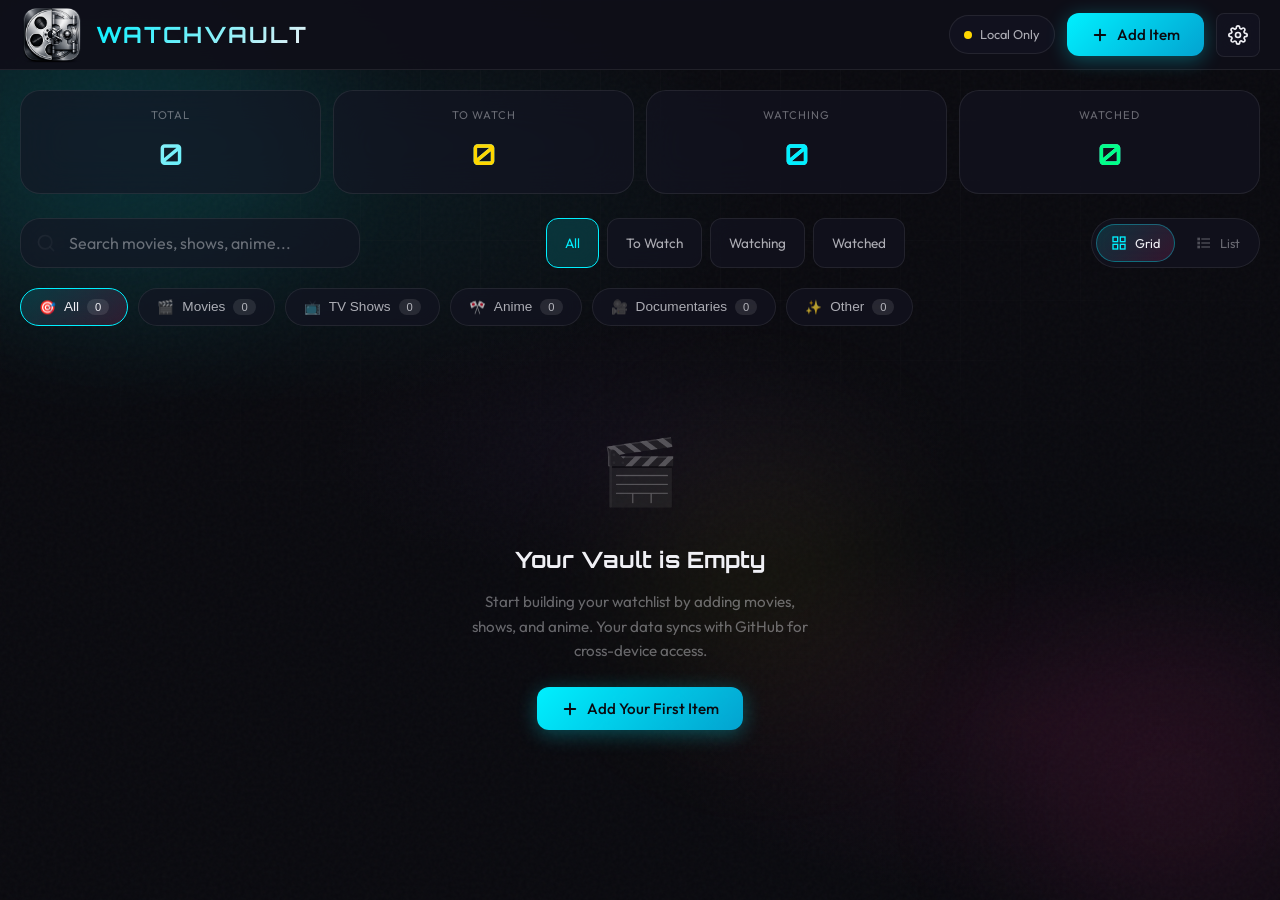
==== commit 9746e564: "Add files via upload" ====
--- a/index.html
+++ b/index.html
@@ -239,7 +239,7 @@
         <div class="cards-grid" id="cardsGrid"></div>
 
         <!-- Empty State -->
-        <div class="empty-state" id="emptyState" style="display: none;">
+        <div class="empty-state is-hidden" id="emptyState">
             <div class="empty-icon">🎬</div>
             <h2 class="empty-title">Your Vault is Empty</h2>
             <p class="empty-text">Start building your watchlist by adding movies, shows, and anime. Your data syncs with GitHub for cross-device access.</p>
@@ -285,87 +285,115 @@
                     </svg>
                 </button>
             </div>
-            <form id="itemForm">
-                <div class="modal-body">
-                    <div class="form-group tmdb-search-container">
-                        <label class="form-label" for="itemTitle">Title *</label>
-                        <input type="text" class="form-input" id="itemTitle" required placeholder="Search or enter title..." autocomplete="off">
-                        <div class="tmdb-results" id="tmdbResults"></div>
-                    </div>
-                    <div class="form-row">
-                        <div class="form-group">
-                            <label class="form-label" for="itemCategory">Category</label>
-                            <select class="form-select" id="itemCategory">
-                                <option value="movie">🎬 Movie</option>
-                                <option value="tv">📺 TV Show</option>
-                                <option value="anime">🎌 Anime</option>
-                                <option value="documentary">🎥 Documentary</option>
-                                <option value="other">✨ Other</option>
-                            </select>
-                        </div>
-                        <div class="form-group">
-                            <label class="form-label" for="itemStatus">Status</label>
-                            <select class="form-select" id="itemStatus">
-                                <option value="towatch">To Watch</option>
-                                <option value="watching">Watching</option>
-                                <option value="watched">Watched</option>
-                            </select>
-                        </div>
-                    </div>
-                    <div class="form-row-3">
-                        <div class="form-group">
-                            <label class="form-label" for="itemYear">Year</label>
-                            <input type="text" class="form-input" id="itemYear" placeholder="2024">
-                        </div>
-                        <div class="form-group">
-                            <label class="form-label" for="itemRating">My Rating</label>
-                            <select class="form-select" id="itemRating">
-                                <option value="">Not rated</option>
-                                <option value="10">10 - Masterpiece</option>
-                                <option value="9">9 - Amazing</option>
-                                <option value="8">8 - Great</option>
-                                <option value="7">7 - Good</option>
-                                <option value="6">6 - Fine</option>
-                                <option value="5">5 - Average</option>
-                                <option value="4">4 - Bad</option>
-                                <option value="3">3 - Very Bad</option>
-                                <option value="2">2 - Horrible</option>
-                                <option value="1">1 - Appalling</option>
-                            </select>
-                        </div>
-                        <div class="form-group">
-                            <label class="form-label">Priority</label>
-                            <div class="priority-input" id="priorityInput" role="radiogroup" aria-label="Priority rating">
-                                <span class="priority-star" data-value="1" role="radio" aria-checked="false" tabindex="0">★</span>
-                                <span class="priority-star" data-value="2" role="radio" aria-checked="false" tabindex="0">★</span>
-                                <span class="priority-star" data-value="3" role="radio" aria-checked="false" tabindex="0">★</span>
-                                <span class="priority-star" data-value="4" role="radio" aria-checked="false" tabindex="0">★</span>
-                                <span class="priority-star" data-value="5" role="radio" aria-checked="false" tabindex="0">★</span>
-                            </div>
-                        </div>
-                    </div>
-                    <div class="form-row" id="dateCompletedRow" style="display: none;">
-                        <div class="form-group">
-                            <label class="form-label" for="itemDateCompleted">Date Completed</label>
-                            <input type="date" class="form-input" id="itemDateCompleted">
-                        </div>
-                        <div class="form-group">
-                            <label class="form-label" for="itemSeason">Season/Episode</label>
-                            <input type="text" class="form-input" id="itemSeason" placeholder="S1 E10">
-                        </div>
-                    </div>
-                    <div class="form-group">
-                        <label class="form-label" for="itemTags">Tags</label>
-                        <input type="text" class="form-input" id="itemTags" placeholder="action, thriller, sci-fi (comma separated)">
-                    </div>
-                    <div class="form-group">
-                        <label class="form-label" for="itemNotes">Notes</label>
-                        <textarea class="form-textarea" id="itemNotes" placeholder="Your thoughts, reminders, or review..."></textarea>
-                    </div>
-                    <input type="hidden" id="itemId">
-                    <input type="hidden" id="itemPoster">
-                    <input type="hidden" id="itemTmdbId">
-                </div>
+            <form id="itemForm">
+                <div class="modal-body">
+                    <div class="modal-section">
+                        <div class="form-group tmdb-search-container">
+                            <label class="form-label" for="itemTitle">Title *</label>
+                            <input type="text" class="form-input" id="itemTitle" required placeholder="Search or enter title..." autocomplete="off">
+                            <div class="tmdb-results" id="tmdbResults"></div>
+                        </div>
+                    </div>
+                    <div class="modal-section">
+                        <div class="form-group">
+                            <label class="form-label" for="itemCategory">Category</label>
+                            <div class="category-selector" role="radiogroup" aria-label="Category">
+                                <button type="button" class="category-toggle" data-category="movie" role="radio" aria-checked="false">
+                                    <span class="category-toggle-icon">🎬</span>
+                                    <span class="category-toggle-text">Movie</span>
+                                </button>
+                                <button type="button" class="category-toggle" data-category="tv" role="radio" aria-checked="false">
+                                    <span class="category-toggle-icon">📺</span>
+                                    <span class="category-toggle-text">TV Show</span>
+                                </button>
+                                <button type="button" class="category-toggle" data-category="anime" role="radio" aria-checked="false">
+                                    <span class="category-toggle-icon">🎌</span>
+                                    <span class="category-toggle-text">Anime</span>
+                                </button>
+                                <button type="button" class="category-toggle" data-category="documentary" role="radio" aria-checked="false">
+                                    <span class="category-toggle-icon">🎥</span>
+                                    <span class="category-toggle-text">Documentary</span>
+                                </button>
+                                <button type="button" class="category-toggle" data-category="other" role="radio" aria-checked="false">
+                                    <span class="category-toggle-icon">✨</span>
+                                    <span class="category-toggle-text">Other</span>
+                                </button>
+                            </div>
+                            <select class="form-select sr-only" id="itemCategory" aria-label="Category">
+                                <option value="movie">Movie</option>
+                                <option value="tv">TV Show</option>
+                                <option value="anime">Anime</option>
+                                <option value="documentary">Documentary</option>
+                                <option value="other">Other</option>
+                            </select>
+                        </div>
+                        <div class="form-group">
+                            <label class="form-label" for="itemStatus">Status</label>
+                            <select class="form-select" id="itemStatus">
+                                <option value="towatch">To Watch</option>
+                                <option value="watching">Watching</option>
+                                <option value="watched">Watched</option>
+                            </select>
+                        </div>
+                    </div>
+                    <div class="modal-section">
+                        <div class="form-row-3">
+                            <div class="form-group">
+                                <label class="form-label" for="itemYear">Year</label>
+                                <input type="text" class="form-input" id="itemYear" placeholder="2024">
+                            </div>
+                            <div class="form-group">
+                                <label class="form-label" for="itemRating">My Rating</label>
+                                <select class="form-select" id="itemRating">
+                                    <option value="">Not rated</option>
+                                    <option value="10">10 - Masterpiece</option>
+                                    <option value="9">9 - Amazing</option>
+                                    <option value="8">8 - Great</option>
+                                    <option value="7">7 - Good</option>
+                                    <option value="6">6 - Fine</option>
+                                    <option value="5">5 - Average</option>
+                                    <option value="4">4 - Bad</option>
+                                    <option value="3">3 - Very Bad</option>
+                                    <option value="2">2 - Horrible</option>
+                                    <option value="1">1 - Appalling</option>
+                                </select>
+                            </div>
+                            <div class="form-group">
+                                <label class="form-label">Priority</label>
+                                <div class="priority-input" id="priorityInput" role="radiogroup" aria-label="Priority rating">
+                                    <span class="priority-star" data-value="1" role="radio" aria-checked="false" tabindex="0">★</span>
+                                    <span class="priority-star" data-value="2" role="radio" aria-checked="false" tabindex="0">★</span>
+                                    <span class="priority-star" data-value="3" role="radio" aria-checked="false" tabindex="0">★</span>
+                                    <span class="priority-star" data-value="4" role="radio" aria-checked="false" tabindex="0">★</span>
+                                    <span class="priority-star" data-value="5" role="radio" aria-checked="false" tabindex="0">★</span>
+                                </div>
+                            </div>
+                        </div>
+                        <div class="form-row is-hidden" id="dateCompletedRow">
+                            <div class="form-group">
+                                <label class="form-label" for="itemDateCompleted">Date Completed</label>
+                                <input type="date" class="form-input" id="itemDateCompleted">
+                            </div>
+                            <div class="form-group">
+                                <label class="form-label" for="itemSeason">Season/Episode</label>
+                                <input type="text" class="form-input" id="itemSeason" placeholder="S1 E10">
+                            </div>
+                        </div>
+                    </div>
+                    <div class="modal-section">
+                        <div class="form-group">
+                            <label class="form-label" for="itemTags">Tags</label>
+                            <input type="text" class="form-input" id="itemTags" placeholder="action, thriller, sci-fi (comma separated)">
+                        </div>
+                        <div class="form-group">
+                            <label class="form-label" for="itemNotes">Notes</label>
+                            <textarea class="form-textarea" id="itemNotes" placeholder="Your thoughts, reminders, or review..."></textarea>
+                        </div>
+                    </div>
+                    <input type="hidden" id="itemId">
+                    <input type="hidden" id="itemPoster">
+                    <input type="hidden" id="itemTmdbId">
+                </div>
                 <div class="modal-footer">
                     <button type="button" class="btn btn-glass" id="cancelBtn">Cancel</button>
                     <button type="submit" class="btn btn-save" id="saveBtn">Save Item</button>
@@ -501,7 +529,7 @@
                         </button>
                     </div>
 
-                    <div class="info-box" style="margin-top: 16px;">
+                    <div class="info-box info-box-spaced">
                         <p><strong>Quick Setup:</strong></p>
                         <ol>
                             <li>Go to <a href="https://github.com/settings/tokens" target="_blank" rel="noopener">GitHub Token Settings</a></li>
@@ -539,46 +567,46 @@
             <div class="settings-tab-content" id="tab-appearance">
                 <div class="settings-section">
                     <h3 class="settings-section-title">Preferences</h3>
-                    <div class="toggle-row">
-                        <div class="toggle-info">
-                            <div class="toggle-label">Auto-sync on changes</div>
-                            <div class="toggle-desc">Automatically save to GitHub when you make changes</div>
-                        </div>
-                        <label class="toggle-switch">
-                            <input type="checkbox" id="autoSyncToggle" checked>
-                            <span class="toggle-slider"></span>
-                        </label>
-                    </div>
-                    <div class="toggle-row">
-                        <div class="toggle-info">
-                            <div class="toggle-label">Show completion dates</div>
-                            <div class="toggle-desc">Display when you finished watching items</div>
-                        </div>
-                        <label class="toggle-switch">
-                            <input type="checkbox" id="showDatesToggle" checked>
-                            <span class="toggle-slider"></span>
-                        </label>
-                    </div>
-                    <div class="toggle-row">
-                        <div class="toggle-info">
-                            <div class="toggle-label">Compact card view</div>
-                            <div class="toggle-desc">Use smaller cards to fit more on screen</div>
-                        </div>
-                        <label class="toggle-switch">
-                            <input type="checkbox" id="compactViewToggle">
-                            <span class="toggle-slider"></span>
-                        </label>
-                    </div>
-                    <div class="toggle-row">
-                        <div class="toggle-info">
-                            <div class="toggle-label">Animations</div>
-                            <div class="toggle-desc">Enable smooth transitions and effects</div>
-                        </div>
-                        <label class="toggle-switch">
-                            <input type="checkbox" id="animationsToggle" checked>
-                            <span class="toggle-slider"></span>
-                        </label>
-                    </div>
+                    <div class="toggle-row">
+                        <div class="toggle-info">
+                            <div class="toggle-label" id="autoSyncLabel">Auto-sync on changes</div>
+                            <div class="toggle-desc">Automatically save to GitHub when you make changes</div>
+                        </div>
+                        <label class="toggle-switch">
+                            <input type="checkbox" id="autoSyncToggle" checked aria-labelledby="autoSyncLabel">
+                            <span class="toggle-slider"></span>
+                        </label>
+                    </div>
+                    <div class="toggle-row">
+                        <div class="toggle-info">
+                            <div class="toggle-label" id="showDatesLabel">Show completion dates</div>
+                            <div class="toggle-desc">Display when you finished watching items</div>
+                        </div>
+                        <label class="toggle-switch">
+                            <input type="checkbox" id="showDatesToggle" checked aria-labelledby="showDatesLabel">
+                            <span class="toggle-slider"></span>
+                        </label>
+                    </div>
+                    <div class="toggle-row">
+                        <div class="toggle-info">
+                            <div class="toggle-label" id="compactViewLabel">Compact card view</div>
+                            <div class="toggle-desc">Use smaller cards to fit more on screen</div>
+                        </div>
+                        <label class="toggle-switch">
+                            <input type="checkbox" id="compactViewToggle" aria-labelledby="compactViewLabel">
+                            <span class="toggle-slider"></span>
+                        </label>
+                    </div>
+                    <div class="toggle-row">
+                        <div class="toggle-info">
+                            <div class="toggle-label" id="animationsLabel">Animations</div>
+                            <div class="toggle-desc">Enable smooth transitions and effects</div>
+                        </div>
+                        <label class="toggle-switch">
+                            <input type="checkbox" id="animationsToggle" checked aria-labelledby="animationsLabel">
+                            <span class="toggle-slider"></span>
+                        </label>
+                    </div>
                 </div>
 
                 <div class="settings-section">
@@ -666,7 +694,7 @@
                             </svg>
                         </div>
                     </div>
-                    <input type="file" id="importFile" accept=".json" hidden>
+                    <input type="file" id="importFile" accept=".json" hidden aria-label="Import watchlist file">
                 </div>
 
                 <div class="settings-section">
@@ -690,7 +718,7 @@
                             </svg>
                         </div>
                     </div>
-                    <div class="info-box warning" style="margin-top: 12px;">
+                    <div class="info-box warning info-box-spaced-sm">
                         <p><strong>Warning:</strong> Clearing data cannot be undone. Make sure to export your library first if you want to keep a backup.</p>
                     </div>
                 </div>
@@ -698,33 +726,35 @@
 
             <!-- About Tab -->
             <div class="settings-tab-content" id="tab-about">
-                <div class="settings-section" style="text-align: center; padding: 20px 0;">
-                    <div style="font-size: 4rem; margin-bottom: 16px;">🎬</div>
-                    <h2 style="font-family: 'Orbitron', sans-serif; font-size: 1.8rem; margin-bottom: 8px; background: linear-gradient(135deg, var(--accent-cyan), var(--accent-pink)); -webkit-background-clip: text; -webkit-text-fill-color: transparent; background-clip: text;">WatchVault</h2>
-                    <p style="color: var(--text-muted); font-size: 0.9rem;">Your Personal Cinema Tracker</p>
-                </div>
-
-                <div class="settings-section">
-                    <h3 class="settings-section-title">Features</h3>
-                    <div style="display: flex; flex-direction: column; gap: 12px;">
-                        <div style="display: flex; align-items: center; gap: 12px; padding: 12px; background: var(--bg-glass); border-radius: var(--radius-sm);">
-                            <span style="font-size: 1.2rem;">📊</span>
-                            <span style="color: var(--text-secondary); font-size: 0.85rem;">Track movies, shows, anime & more</span>
-                        </div>
-                        <div style="display: flex; align-items: center; gap: 12px; padding: 12px; background: var(--bg-glass); border-radius: var(--radius-sm);">
-                            <span style="font-size: 1.2rem;">☁️</span>
-                            <span style="color: var(--text-secondary); font-size: 0.85rem;">GitHub sync for cloud backup</span>
-                        </div>
-                        <div style="display: flex; align-items: center; gap: 12px; padding: 12px; background: var(--bg-glass); border-radius: var(--radius-sm);">
-                            <span style="font-size: 1.2rem;">🎨</span>
-                            <span style="color: var(--text-secondary); font-size: 0.85rem;">TMDB integration for posters</span>
-                        </div>
-                        <div style="display: flex; align-items: center; gap: 12px; padding: 12px; background: var(--bg-glass); border-radius: var(--radius-sm);">
-                            <span style="font-size: 1.2rem;">📱</span>
-                            <span style="color: var(--text-secondary); font-size: 0.85rem;">Fully responsive design</span>
-                        </div>
-                    </div>
-                </div>
+                <div class="settings-section about-hero">
+                    <div class="about-logo">
+                        <img src="assets/logo.png" alt="WatchVault logo">
+                    </div>
+                    <h2 class="about-title">WatchVault</h2>
+                    <p class="about-subtitle">Your Personal Cinema Tracker</p>
+                </div>
+
+                <div class="settings-section">
+                    <h3 class="settings-section-title">Features</h3>
+                    <div class="about-features">
+                        <div class="about-feature">
+                            <span class="about-feature-icon">📊</span>
+                            <span class="about-feature-text">Track movies, shows, anime &amp; more</span>
+                        </div>
+                        <div class="about-feature">
+                            <span class="about-feature-icon">☁️</span>
+                            <span class="about-feature-text">GitHub sync for cloud backup</span>
+                        </div>
+                        <div class="about-feature">
+                            <span class="about-feature-icon">🎨</span>
+                            <span class="about-feature-text">TMDB integration for posters</span>
+                        </div>
+                        <div class="about-feature">
+                            <span class="about-feature-icon">📱</span>
+                            <span class="about-feature-text">Fully responsive design</span>
+                        </div>
+                    </div>
+                </div>
 
                 <div class="settings-section">
                     <h3 class="settings-section-title">Links</h3>
--- a/styles.css
+++ b/styles.css
@@ -158,21 +158,17 @@
         }
 
         .logo-icon {
-            width: 48px;
-            height: 48px;
-            padding: 6px;
-            background:
-                radial-gradient(120% 120% at 20% 20%, rgba(0, 240, 255, 0.18), transparent 55%),
-                linear-gradient(150deg, rgba(12, 14, 22, 0.98), rgba(20, 24, 32, 0.9));
-            border: 1px solid rgba(0, 240, 255, 0.25);
-            border-radius: var(--radius-md);
+            width: 64px;
+            height: 64px;
+            padding: 0;
+            background: transparent;
+            border: none;
+            border-radius: 0;
             display: flex;
             align-items: center;
             justify-content: center;
-            box-shadow:
-                0 10px 20px rgba(0, 0, 0, 0.45),
-                inset 0 0 0 1px rgba(255, 255, 255, 0.04);
-            overflow: hidden;
+            box-shadow: none;
+            overflow: visible;
         }
 
         .logo-icon img {
@@ -180,7 +176,7 @@
             height: 100%;
             object-fit: contain;
             display: block;
-            filter: drop-shadow(0 6px 10px rgba(0, 0, 0, 0.35));
+            image-rendering: auto;
         }
 
         .logo-text {
@@ -497,11 +493,14 @@
             pointer-events: none;
         }
 
-        .filter-group {
-            display: flex;
-            gap: 8px;
-            flex-wrap: wrap;
-        }
+        .filter-group {
+            display: flex;
+            gap: 8px;
+            flex-wrap: wrap;
+            justify-content: center;
+            flex: 1 1 auto;
+            margin: 0 auto;
+        }
 
         .filter-btn {
             padding: 12px 18px;
@@ -819,13 +818,17 @@
             color: var(--accent-purple);
         }
 
-        .card-actions {
-            display: flex;
-            gap: 8px;
-            padding-top: 12px;
-            border-top: 1px solid var(--border-glass);
-            margin-top: auto;
-        }
+        .card-actions {
+            display: flex;
+            gap: 8px;
+            padding-top: 12px;
+            border-top: 1px solid var(--border-glass);
+            margin-top: auto;
+        }
+
+        .list-details {
+            display: none;
+        }
 
         .action-btn {
             flex: 1;
@@ -875,42 +878,44 @@
         }
 
         /* Modal */
-        .modal-overlay {
-            position: fixed;
-            inset: 0;
-            background:
-                radial-gradient(120% 120% at 50% 0%, rgba(12, 20, 30, 0.75), rgba(4, 6, 12, 0.92) 55%, rgba(0, 0, 0, 0.96) 100%);
-            -webkit-backdrop-filter: blur(14px) saturate(120%);
-            backdrop-filter: blur(14px) saturate(120%);
-            z-index: 2000;
-            display: flex;
-            align-items: center;
-            justify-content: center;
-            padding: 20px;
-            opacity: 0;
-            visibility: hidden;
-            transition: all 0.4s cubic-bezier(0.4, 0, 0.2, 1);
-        }
+        .modal-overlay {
+            position: fixed;
+            inset: 0;
+            background:
+                radial-gradient(120% 120% at 50% 0%, rgba(12, 20, 30, 0.75), rgba(4, 6, 12, 0.92) 55%, rgba(0, 0, 0, 0.96) 100%);
+            -webkit-backdrop-filter: blur(14px) saturate(120%);
+            backdrop-filter: blur(14px) saturate(120%);
+            z-index: 2000;
+            display: flex;
+            align-items: center;
+            justify-content: center;
+            padding: 20px;
+            overflow-y: auto;
+            opacity: 0;
+            visibility: hidden;
+            transition: all 0.4s cubic-bezier(0.4, 0, 0.2, 1);
+        }
 
         .modal-overlay.active {
             opacity: 1;
             visibility: visible;
         }
 
-        .modal {
-            position: relative;
-            isolation: isolate;
-            width: 100%;
-            max-width: 620px;
-            max-height: 90vh;
-            max-height: 90dvh;
-            overflow: hidden;
-            display: flex;
-            flex-direction: column;
-            background:
-                radial-gradient(140% 120% at 12% -20%, rgba(0, 240, 255, 0.14), transparent 45%),
-                radial-gradient(120% 120% at 110% -10%, rgba(255, 215, 0, 0.12), transparent 55%),
-                linear-gradient(180deg, rgba(18, 18, 28, 0.98), rgba(8, 9, 14, 0.98));
+        .modal {
+            position: relative;
+            isolation: isolate;
+            width: 100%;
+            max-width: 700px;
+            max-height: 90vh;
+            max-height: 90dvh;
+            overflow: hidden;
+            display: flex;
+            flex-direction: column;
+            min-height: 0;
+            background:
+                radial-gradient(140% 120% at 12% -20%, rgba(0, 240, 255, 0.14), transparent 45%),
+                radial-gradient(120% 120% at 110% -10%, rgba(255, 215, 0, 0.12), transparent 55%),
+                linear-gradient(180deg, rgba(18, 18, 28, 0.98), rgba(8, 9, 14, 0.98));
             border: 1px solid rgba(255, 255, 255, 0.12);
             border-radius: var(--radius-xl);
             box-shadow:
@@ -940,16 +945,17 @@
             transform: translateY(0) scale(1);
         }
 
-        .modal-header {
-            display: flex;
-            align-items: center;
-            justify-content: space-between;
-            padding: 22px 26px;
-            background: linear-gradient(120deg, rgba(14, 18, 28, 0.98), rgba(10, 12, 18, 0.92));
-            border-bottom: 1px solid rgba(255, 255, 255, 0.08);
-            box-shadow: inset 0 -1px 0 rgba(255, 255, 255, 0.04);
-            position: relative;
-        }
+        .modal-header {
+            display: flex;
+            align-items: center;
+            justify-content: space-between;
+            padding: 22px 26px;
+            background: linear-gradient(120deg, rgba(14, 18, 28, 0.98), rgba(10, 12, 18, 0.92));
+            border-bottom: 1px solid rgba(255, 255, 255, 0.08);
+            box-shadow: inset 0 -1px 0 rgba(255, 255, 255, 0.04);
+            position: relative;
+            flex-shrink: 0;
+        }
 
         .modal-header::before {
             content: '';
@@ -1019,15 +1025,28 @@
             transform: rotate(90deg) scale(1.02);
         }
 
-        .modal-body {
-            flex: 1;
-            overflow-y: auto;
-            padding: 26px;
-            background: rgba(8, 10, 16, 0.85);
-            box-shadow:
-                inset 0 1px 0 rgba(255, 255, 255, 0.03),
-                inset 0 -1px 0 rgba(255, 255, 255, 0.02);
-        }
+        .modal-body {
+            flex: 1;
+            overflow-y: auto;
+            padding: 26px;
+            background:
+                radial-gradient(120% 120% at 0% 0%, rgba(0, 240, 255, 0.08), transparent 55%),
+                linear-gradient(180deg, rgba(8, 10, 16, 0.9), rgba(6, 8, 12, 0.98));
+            box-shadow:
+                inset 0 1px 0 rgba(255, 255, 255, 0.03),
+                inset 0 -1px 0 rgba(255, 255, 255, 0.02);
+            display: flex;
+            flex-direction: column;
+            gap: 18px;
+            min-height: 0;
+        }
+
+        .modal form {
+            display: flex;
+            flex-direction: column;
+            flex: 1 1 auto;
+            min-height: 0;
+        }
 
         .modal .form-input,
         .modal .form-select,
@@ -1128,17 +1147,44 @@
             font-size: 0.9rem;
         }
 
-        .form-section-title {
-            font-size: 0.75rem;
-            text-transform: uppercase;
-            letter-spacing: 1.5px;
-            color: var(--text-muted);
-            font-weight: 500;
-        }
-
-        .form-group {
-            margin-bottom: 16px;
-        }
+        .form-section-title {
+            font-size: 0.75rem;
+            text-transform: uppercase;
+            letter-spacing: 1.5px;
+            color: var(--text-muted);
+            font-weight: 500;
+        }
+
+        .modal-section {
+            position: relative;
+            padding: 16px;
+            border-radius: 18px;
+            background: linear-gradient(145deg, rgba(12, 16, 24, 0.95), rgba(8, 10, 16, 0.88));
+            border: 1px solid rgba(255, 255, 255, 0.06);
+            box-shadow:
+                inset 0 1px 0 rgba(255, 255, 255, 0.05),
+                0 18px 40px -28px rgba(0, 0, 0, 0.85);
+            display: flex;
+            flex-direction: column;
+            gap: 14px;
+        }
+
+        .modal-section::after {
+            content: '';
+            position: absolute;
+            inset: 1px;
+            border-radius: inherit;
+            border: 1px solid rgba(255, 255, 255, 0.04);
+            pointer-events: none;
+        }
+
+        .modal-section .form-group {
+            margin-bottom: 0;
+        }
+
+        .form-group {
+            margin-bottom: 16px;
+        }
 
         .form-label {
             display: flex;
@@ -1214,12 +1260,73 @@
             line-height: 1.5;
         }
 
-        .form-row {
-            display: grid;
-            grid-template-columns: 1fr 1fr;
-            gap: 14px;
-        }
-
+        .form-row {
+            display: grid;
+            grid-template-columns: 1fr 1fr;
+            gap: 14px;
+        }
+
+        .category-selector {
+            display: grid;
+            grid-template-columns: repeat(5, minmax(0, 1fr));
+            gap: 10px;
+            padding: 8px;
+            border-radius: 16px;
+            background: rgba(6, 8, 12, 0.7);
+            border: 1px solid rgba(255, 255, 255, 0.06);
+        }
+
+        .category-toggle {
+            display: inline-flex;
+            align-items: center;
+            justify-content: center;
+            flex-direction: column;
+            gap: 6px;
+            width: 100%;
+            aspect-ratio: 1 / 1;
+            min-height: 84px;
+            padding: 10px 8px;
+            background: radial-gradient(120% 120% at 50% 0%, rgba(0, 240, 255, 0.12), rgba(10, 12, 18, 0.95));
+            border: 1px solid rgba(255, 255, 255, 0.1);
+            border-radius: 16px;
+            color: var(--text-secondary);
+            font-family: 'Outfit', sans-serif;
+            font-size: 0.78rem;
+            cursor: pointer;
+            transition: all 0.3s ease;
+            text-transform: none;
+            box-shadow:
+                inset 0 0 0 1px rgba(255, 255, 255, 0.02),
+                0 10px 20px -16px rgba(0, 0, 0, 0.75);
+        }
+
+        .category-toggle:hover {
+            border-color: rgba(0, 240, 255, 0.3);
+            color: var(--text-primary);
+            transform: translateY(-2px);
+        }
+
+        .category-toggle.active {
+            background: linear-gradient(135deg, rgba(0, 240, 255, 0.22), rgba(255, 45, 149, 0.18));
+            border-color: rgba(0, 240, 255, 0.45);
+            color: var(--text-primary);
+            box-shadow:
+                inset 0 0 12px rgba(0, 240, 255, 0.18),
+                0 10px 22px -14px rgba(0, 240, 255, 0.28);
+        }
+
+        .category-toggle-icon {
+            font-size: 1.35rem;
+            line-height: 1;
+        }
+
+        .category-toggle-text {
+            font-size: 0.7rem;
+            font-weight: 600;
+            line-height: 1.1;
+            text-align: center;
+        }
+
         .form-row-3 {
             display: grid;
             grid-template-columns: 1fr 1fr 1fr;
@@ -1471,14 +1578,15 @@
         }
 
         /* Modal Footer */
-        .modal-footer {
-            display: flex;
-            gap: 12px;
-            padding: 20px 24px;
-            background: linear-gradient(180deg, rgba(9, 11, 16, 0.96), rgba(6, 7, 12, 0.98));
-            border-top: 1px solid rgba(255, 255, 255, 0.08);
-            box-shadow: inset 0 1px 0 rgba(255, 255, 255, 0.04);
-        }
+        .modal-footer {
+            display: flex;
+            gap: 12px;
+            padding: 20px 24px;
+            background: linear-gradient(180deg, rgba(9, 11, 16, 0.96), rgba(6, 7, 12, 0.98));
+            border-top: 1px solid rgba(255, 255, 255, 0.08);
+            box-shadow: inset 0 1px 0 rgba(255, 255, 255, 0.04);
+            flex-shrink: 0;
+        }
 
         .modal-footer .btn {
             flex: 1;
@@ -2091,15 +2199,84 @@
             text-decoration: none;
         }
 
-        .settings-credits a:hover {
-            text-decoration: underline;
-        }
-
-        /* Compact View Mode */
-        body.compact-view .cards-grid {
-            grid-template-columns: repeat(auto-fill, minmax(280px, 1fr));
-            gap: 14px;
-        }
+        .settings-credits a:hover {
+            text-decoration: underline;
+        }
+
+        .is-hidden {
+            display: none !important;
+        }
+
+        .info-box-spaced {
+            margin-top: 16px;
+        }
+
+        .info-box-spaced-sm {
+            margin-top: 12px;
+        }
+
+        .about-hero {
+            text-align: center;
+            padding: 20px 0;
+        }
+
+        .about-logo {
+            width: 96px;
+            height: 96px;
+            margin: 0 auto 16px;
+        }
+
+        .about-logo img {
+            width: 100%;
+            height: 100%;
+            object-fit: contain;
+            display: block;
+        }
+
+        .about-title {
+            font-family: 'Orbitron', sans-serif;
+            font-size: 1.8rem;
+            margin-bottom: 8px;
+            background: linear-gradient(135deg, var(--accent-cyan), var(--accent-pink));
+            -webkit-background-clip: text;
+            -webkit-text-fill-color: transparent;
+            background-clip: text;
+        }
+
+        .about-subtitle {
+            color: var(--text-muted);
+            font-size: 0.9rem;
+        }
+
+        .about-features {
+            display: flex;
+            flex-direction: column;
+            gap: 12px;
+        }
+
+        .about-feature {
+            display: flex;
+            align-items: center;
+            gap: 12px;
+            padding: 12px;
+            background: var(--bg-glass);
+            border-radius: var(--radius-sm);
+        }
+
+        .about-feature-icon {
+            font-size: 1.2rem;
+        }
+
+        .about-feature-text {
+            color: var(--text-secondary);
+            font-size: 0.85rem;
+        }
+
+        /* Compact View Mode */
+        body.compact-view .cards-grid {
+            grid-template-columns: repeat(auto-fill, minmax(280px, 1fr));
+            gap: 14px;
+        }
 
         body.compact-view .item-card {
             border-radius: var(--radius-lg);
@@ -2132,35 +2309,179 @@
 
         body.list-view .item-card {
             flex-direction: row;
+            background: linear-gradient(135deg, rgba(16, 18, 28, 0.98), rgba(10, 12, 20, 0.98));
+            border-color: rgba(0, 240, 255, 0.18);
+            box-shadow:
+                0 30px 60px -45px rgba(0, 0, 0, 0.85),
+                0 0 0 1px rgba(255, 255, 255, 0.03);
         }
 
         body.list-view .card-poster-section {
             flex: 0 0 320px;
+            display: grid;
+            grid-template-columns: 120px minmax(0, 1fr);
+            column-gap: 18px;
+            align-items: start;
+            align-content: start;
             padding: 18px;
             padding-right: 0;
             padding-bottom: 18px;
-            border-right: 1px solid var(--border-glass);
+            border-right: 1px solid rgba(255, 255, 255, 0.06);
+            background: linear-gradient(180deg, rgba(10, 12, 18, 0.7), rgba(6, 8, 12, 0.95));
         }
 
         body.list-view .card-poster {
             width: 120px;
             height: 180px;
+            align-self: start;
+        }
+
+        body.list-view .card-info {
+            gap: 6px;
+            padding-top: 4px;
+        }
+
+        body.list-view .card-title {
+            font-size: 1.25rem;
+        }
+
+        body.list-view .card-status {
+            margin-bottom: 10px;
+        }
+
+        body.list-view .card-category {
+            margin-bottom: 8px;
+        }
+
+        body.list-view .card-meta {
+            font-size: 0.85rem;
         }
 
         body.list-view .card-body {
             flex: 1;
             padding: 18px 20px;
+            display: grid;
+            grid-template-columns: minmax(0, 1fr) minmax(220px, 280px);
+            grid-auto-rows: min-content;
+            gap: 12px 24px;
+            align-content: start;
         }
 
         body.list-view .card-actions {
             border-top: none;
             padding-top: 0;
-            margin-top: auto;
+            margin-top: 0;
+            grid-column: 2;
+            grid-row: 1 / -1;
+            flex-direction: column;
+            gap: 10px;
+            align-self: start;
         }
 
         body.list-view .card-notes {
+            display: none;
+        }
+
+        body.list-view .card-tags {
+            display: none;
+        }
+
+        body.list-view .action-btn {
+            flex: none;
+            width: 100%;
+        }
+
+        body.list-view .list-details {
+            display: grid;
+            grid-template-columns: repeat(2, minmax(0, 1fr));
+            gap: 10px 24px;
+            padding: 12px 14px;
+            background: rgba(8, 10, 16, 0.7);
+            border: 1px solid rgba(255, 255, 255, 0.06);
+            border-radius: var(--radius-md);
+            grid-column: 1;
+        }
+
+        body.list-view .list-detail {
+            display: flex;
+            flex-direction: column;
+            gap: 6px;
+        }
+
+        body.list-view .list-detail.full {
+            grid-column: 1 / -1;
+        }
+
+        body.list-view .list-detail-label {
+            font-size: 0.65rem;
+            text-transform: uppercase;
+            letter-spacing: 1px;
+            color: var(--text-muted);
+        }
+
+        body.list-view .list-detail-value {
+            font-size: 0.9rem;
+            color: var(--text-primary);
+            font-weight: 500;
+        }
+
+        body.list-view .list-tags {
+            display: flex;
+            flex-wrap: wrap;
+            gap: 6px;
+        }
+
+        .premise-block {
+            margin-top: 12px;
+            padding: 12px 14px 12px 18px;
+            background: rgba(8, 10, 16, 0.75);
+            border: 1px solid rgba(255, 255, 255, 0.08);
+            border-radius: var(--radius-md);
+            position: relative;
+            overflow: hidden;
+        }
+
+        .premise-block::before {
+            content: '';
+            position: absolute;
+            left: 0;
+            top: 12px;
+            bottom: 12px;
+            width: 2px;
+            background: linear-gradient(180deg, var(--accent-cyan), transparent);
+            opacity: 0.7;
+        }
+
+        .premise-label {
+            font-size: 0.65rem;
+            text-transform: uppercase;
+            letter-spacing: 1px;
+            color: var(--text-muted);
+            margin-bottom: 8px;
+        }
+
+        .premise-text {
+            font-size: 0.9rem;
+            color: var(--text-secondary);
+            line-height: 1.6;
+            display: -webkit-box;
             -webkit-line-clamp: 3;
             line-clamp: 3;
+            -webkit-box-orient: vertical;
+            overflow: hidden;
+        }
+
+        body.list-view .premise-block {
+            grid-column: 1;
+            padding: 14px 16px;
+            background: linear-gradient(135deg, rgba(0, 240, 255, 0.1), rgba(10, 12, 20, 0.95));
+            border: 1px solid rgba(0, 240, 255, 0.2);
+            box-shadow: inset 0 0 0 1px rgba(255, 255, 255, 0.03);
+        }
+
+        body.list-view .premise-text {
+            -webkit-line-clamp: 4;
+            line-clamp: 4;
         }
 
         /* No Animations Mode */
@@ -2171,10 +2492,14 @@
         }
 
         /* Empty State */
-        .empty-state {
-            text-align: center;
-            padding: 60px 20px;
-        }
+        .empty-state {
+            text-align: center;
+            padding: 60px 20px;
+        }
+
+        .empty-state-full {
+            grid-column: 1 / -1;
+        }
 
         .empty-icon {
             font-size: 4rem;
@@ -2329,22 +2654,44 @@
                 flex: 1 1 auto;
                 border-right: none;
                 padding-right: 16px;
-                padding-bottom: 0;
+                padding-bottom: 16px;
             }
 
             body.list-view .card-body {
                 padding: 12px 16px 16px;
+                display: flex;
+                flex-direction: column;
             }
-        }
-
-        @media (max-width: 768px) {
-            :root {
-                --header-height: 60px;
-            }
-
-            .hamburger {
-                display: flex;
-            }
+
+            body.list-view .card-actions {
+                grid-column: auto;
+                grid-row: auto;
+                flex-direction: row;
+            }
+
+            body.list-view .action-btn {
+                flex: 1;
+                width: auto;
+            }
+
+            body.list-view .list-details {
+                grid-template-columns: 1fr;
+            }
+        }
+
+        @media (max-width: 768px) {
+            :root {
+                --header-height: 60px;
+            }
+
+            .logo-icon {
+                width: 52px;
+                height: 52px;
+            }
+
+            .hamburger {
+                display: flex;
+            }
 
             .mobile-menu {
                 display: block;
@@ -2425,13 +2772,19 @@
                 grid-template-columns: 1fr;
             }
 
-            .modal {
-                max-height: 95vh;
-                max-height: 95dvh;
-                border-radius: var(--radius-lg);
-                margin: 10px;
-            }
-
+            .modal {
+                max-height: 95vh;
+                max-height: 95dvh;
+                border-radius: var(--radius-lg);
+                margin: 10px;
+            }
+
+            .modal-overlay {
+                align-items: flex-start;
+                padding-top: 16px;
+                padding-bottom: 16px;
+            }
+
             .modal-header {
                 padding: 18px 20px;
             }
@@ -2449,13 +2802,25 @@
                 font-size: 0.72rem;
             }
 
-            .modal-body {
-                padding: 20px;
-            }
-
-            .modal-footer {
-                padding: 16px 20px;
-            }
+            .modal-body {
+                padding: 20px;
+            }
+
+            .modal-section {
+                padding: 14px;
+            }
+
+            .category-selector {
+                grid-template-columns: repeat(3, minmax(0, 1fr));
+            }
+
+            .category-toggle {
+                min-height: 74px;
+            }
+
+            .modal-footer {
+                padding: 16px 20px;
+            }
 
             .settings-panel {
                 max-width: 100%;
@@ -2464,13 +2829,17 @@
 
         @media (max-width: 480px) {
             .logo-text {
-                font-size: 1.2rem;
+                font-size: 1.15rem;
             }
 
             .logo-icon {
-                width: 42px;
-                height: 42px;
-                padding: 5px;
+                width: 44px;
+                height: 44px;
+            }
+
+            .about-logo {
+                width: 72px;
+                height: 72px;
             }
 
             .stat-card {
@@ -2485,15 +2854,27 @@
                 font-size: 1.3rem;
             }
 
-            .category-pill {
-                padding: 8px 14px;
-                font-size: 0.8rem;
-            }
-
-            .card-poster {
-                width: 75px;
-                height: 112px;
-            }
+            .category-pill {
+                padding: 8px 14px;
+                font-size: 0.8rem;
+            }
+
+            .modal-section {
+                padding: 12px;
+            }
+
+            .category-selector {
+                grid-template-columns: repeat(2, minmax(0, 1fr));
+            }
+
+            .category-toggle {
+                min-height: 72px;
+            }
+
+            .card-poster {
+                width: 75px;
+                height: 112px;
+            }
 
             .card-title {
                 font-size: 1rem;
